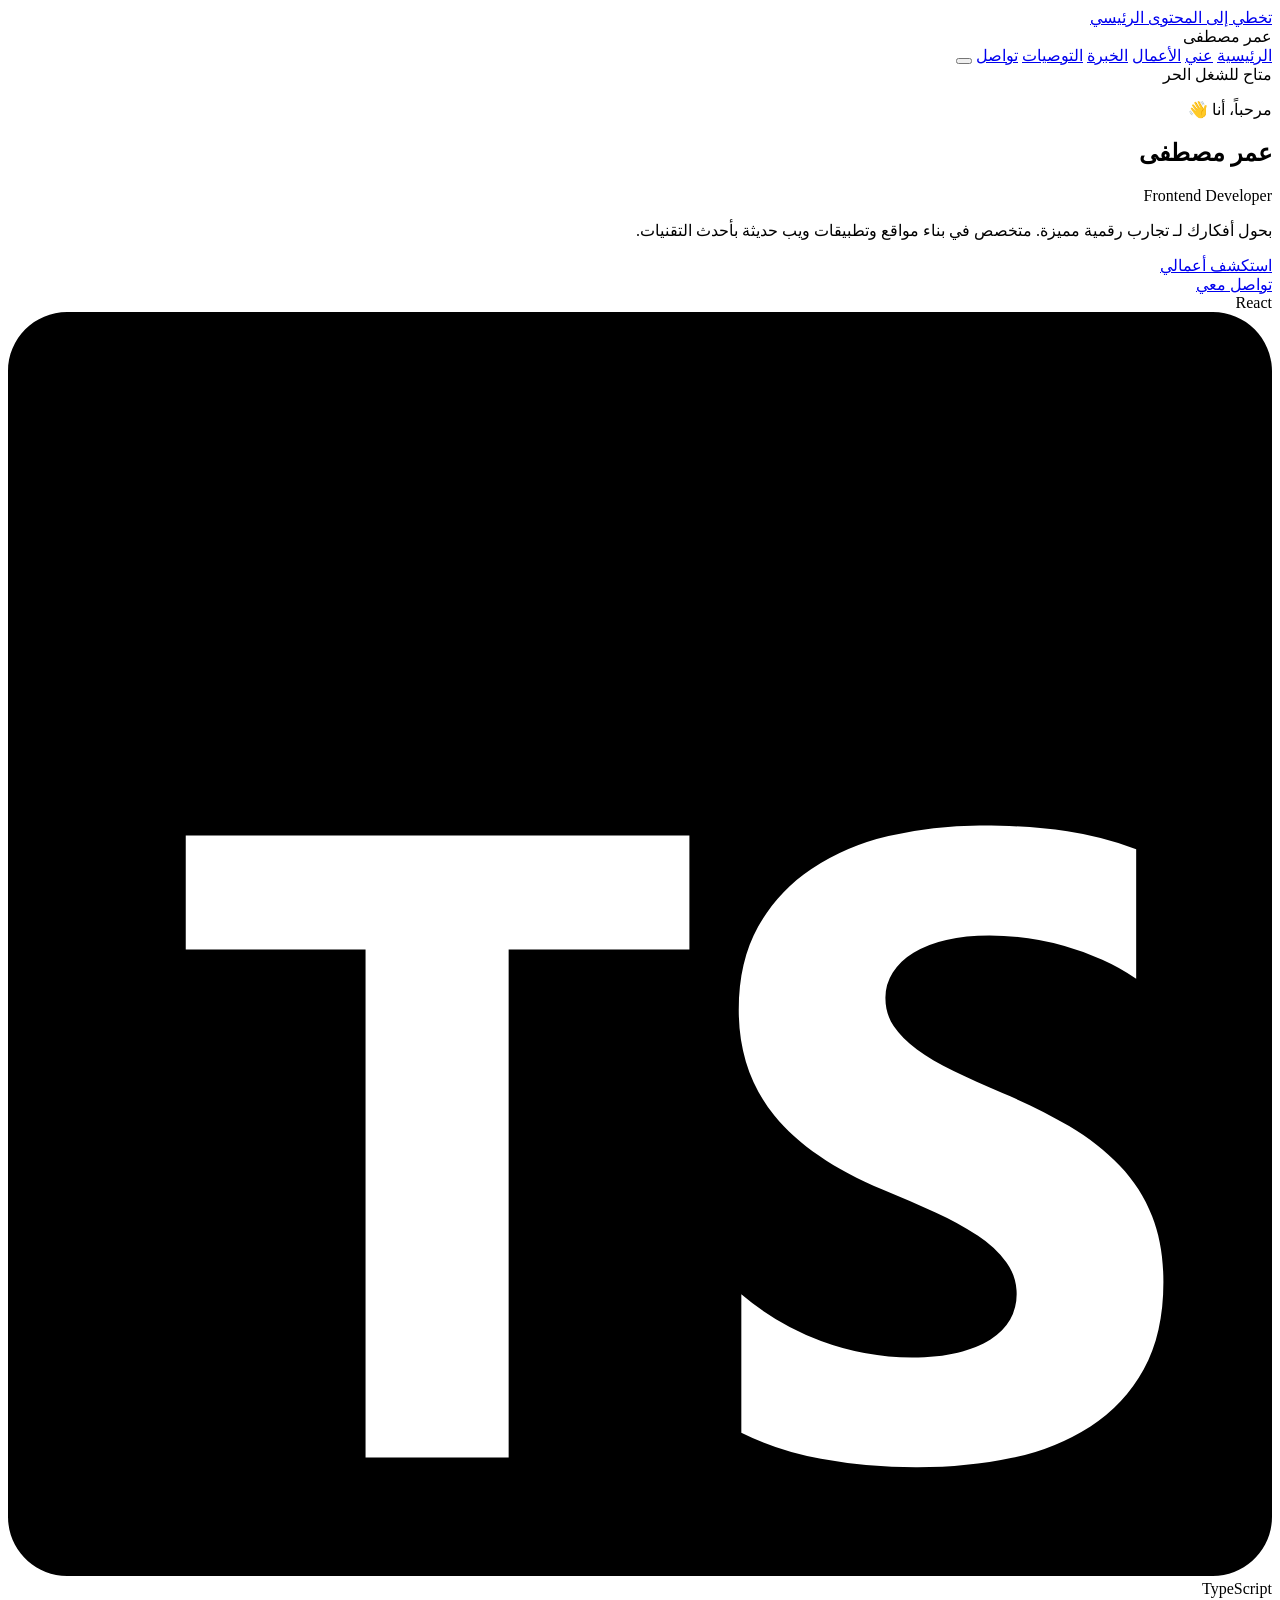
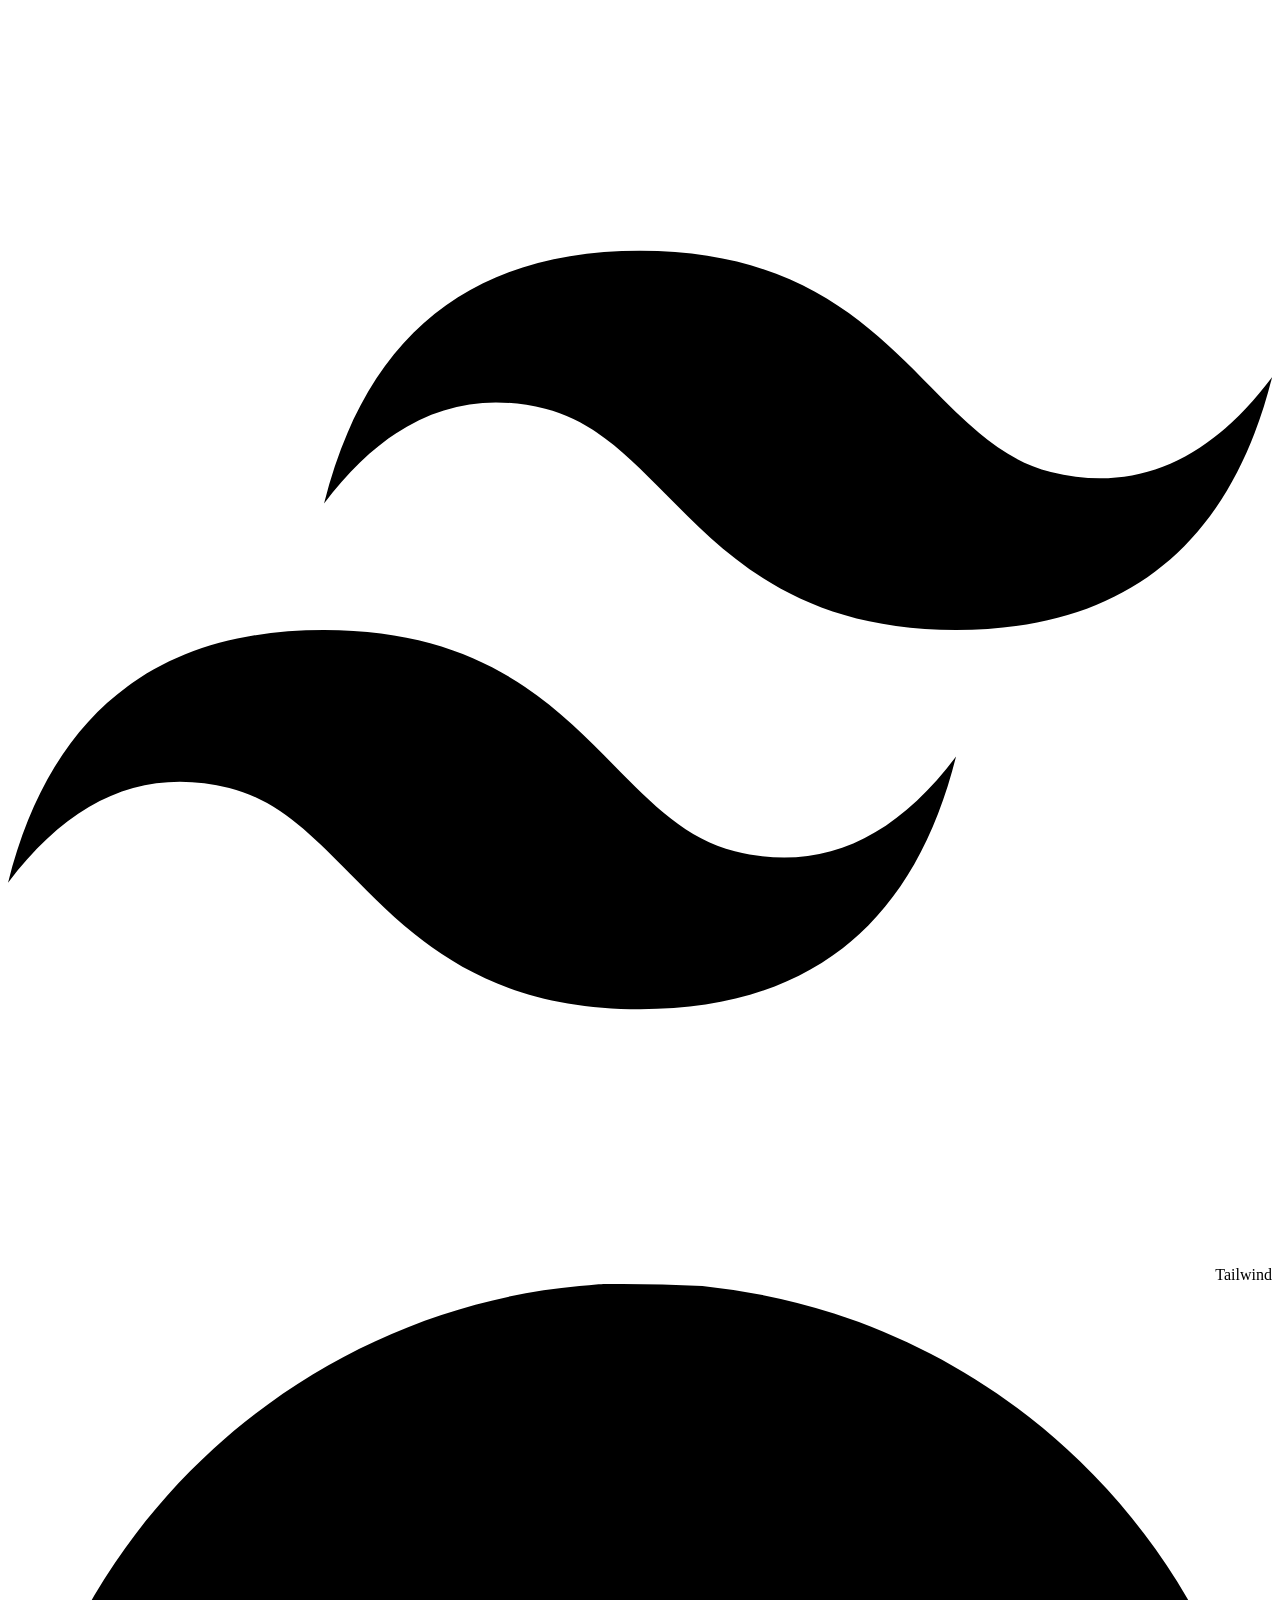
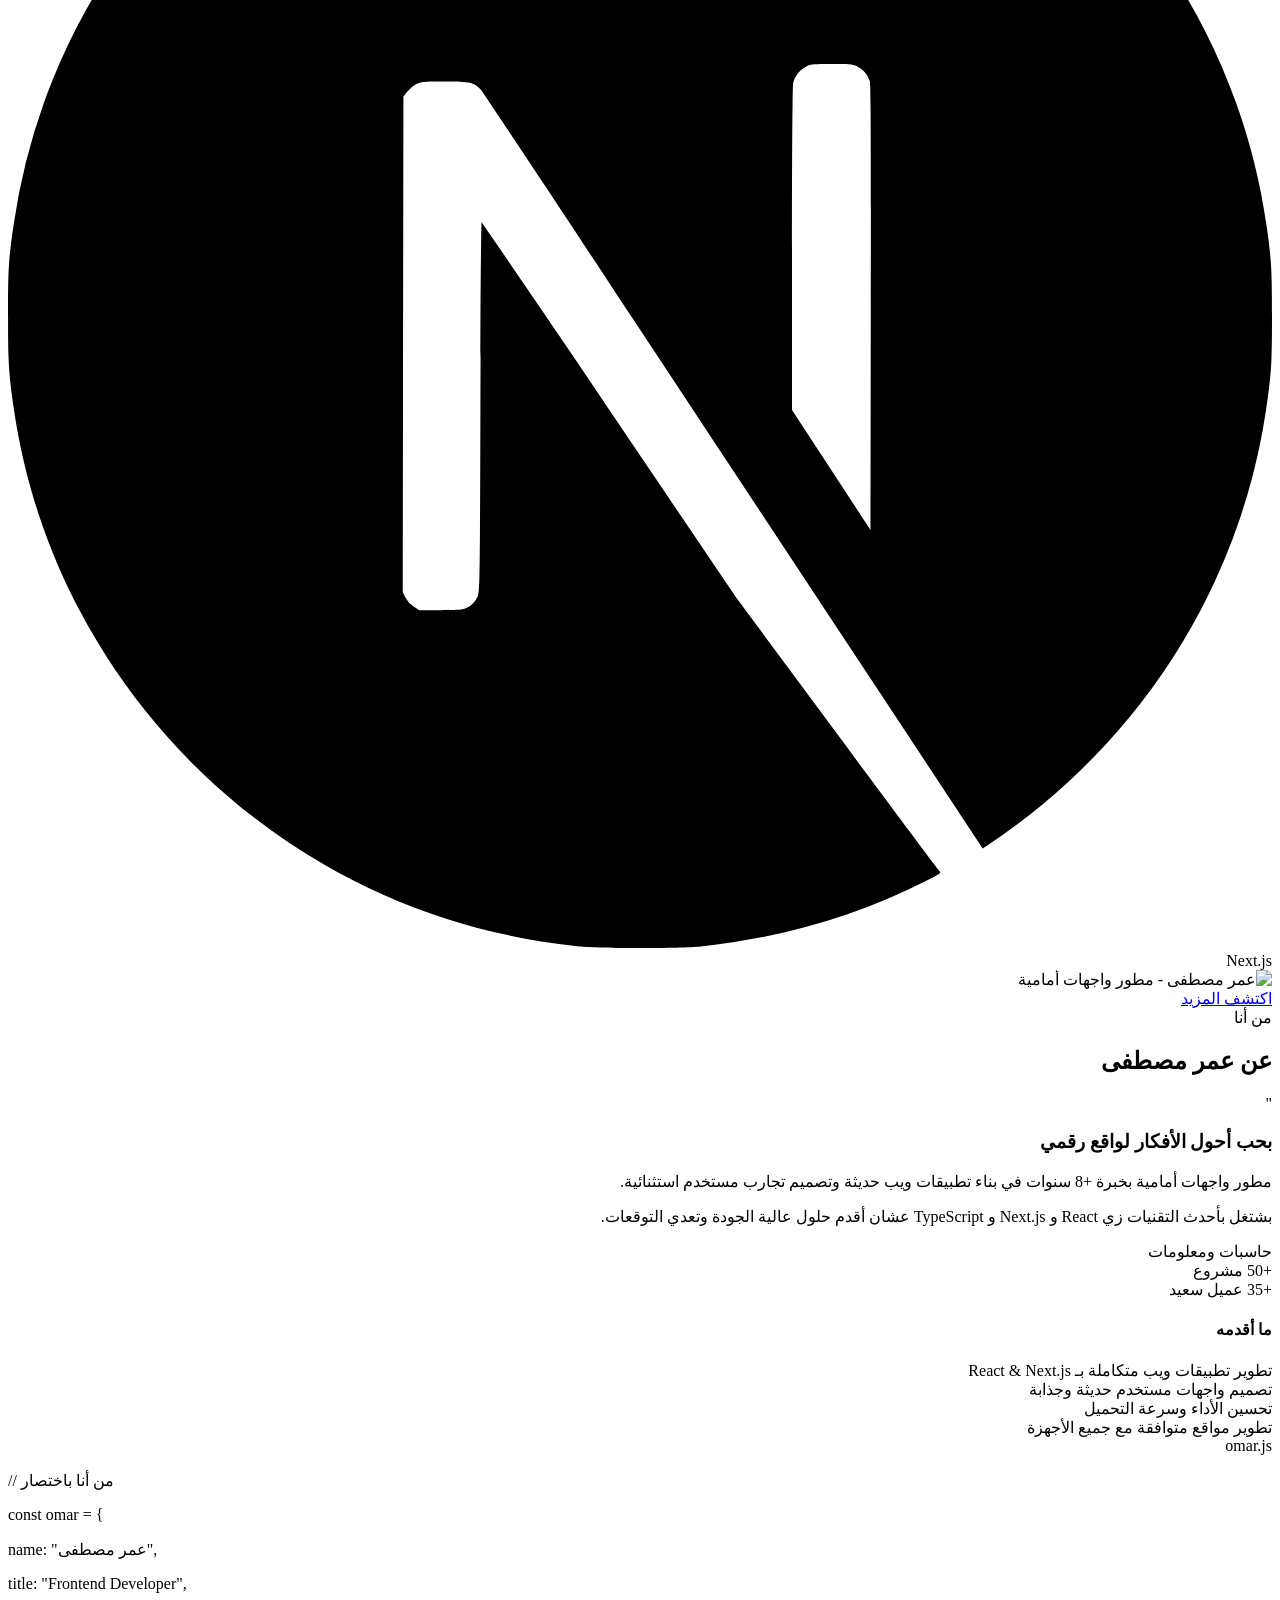
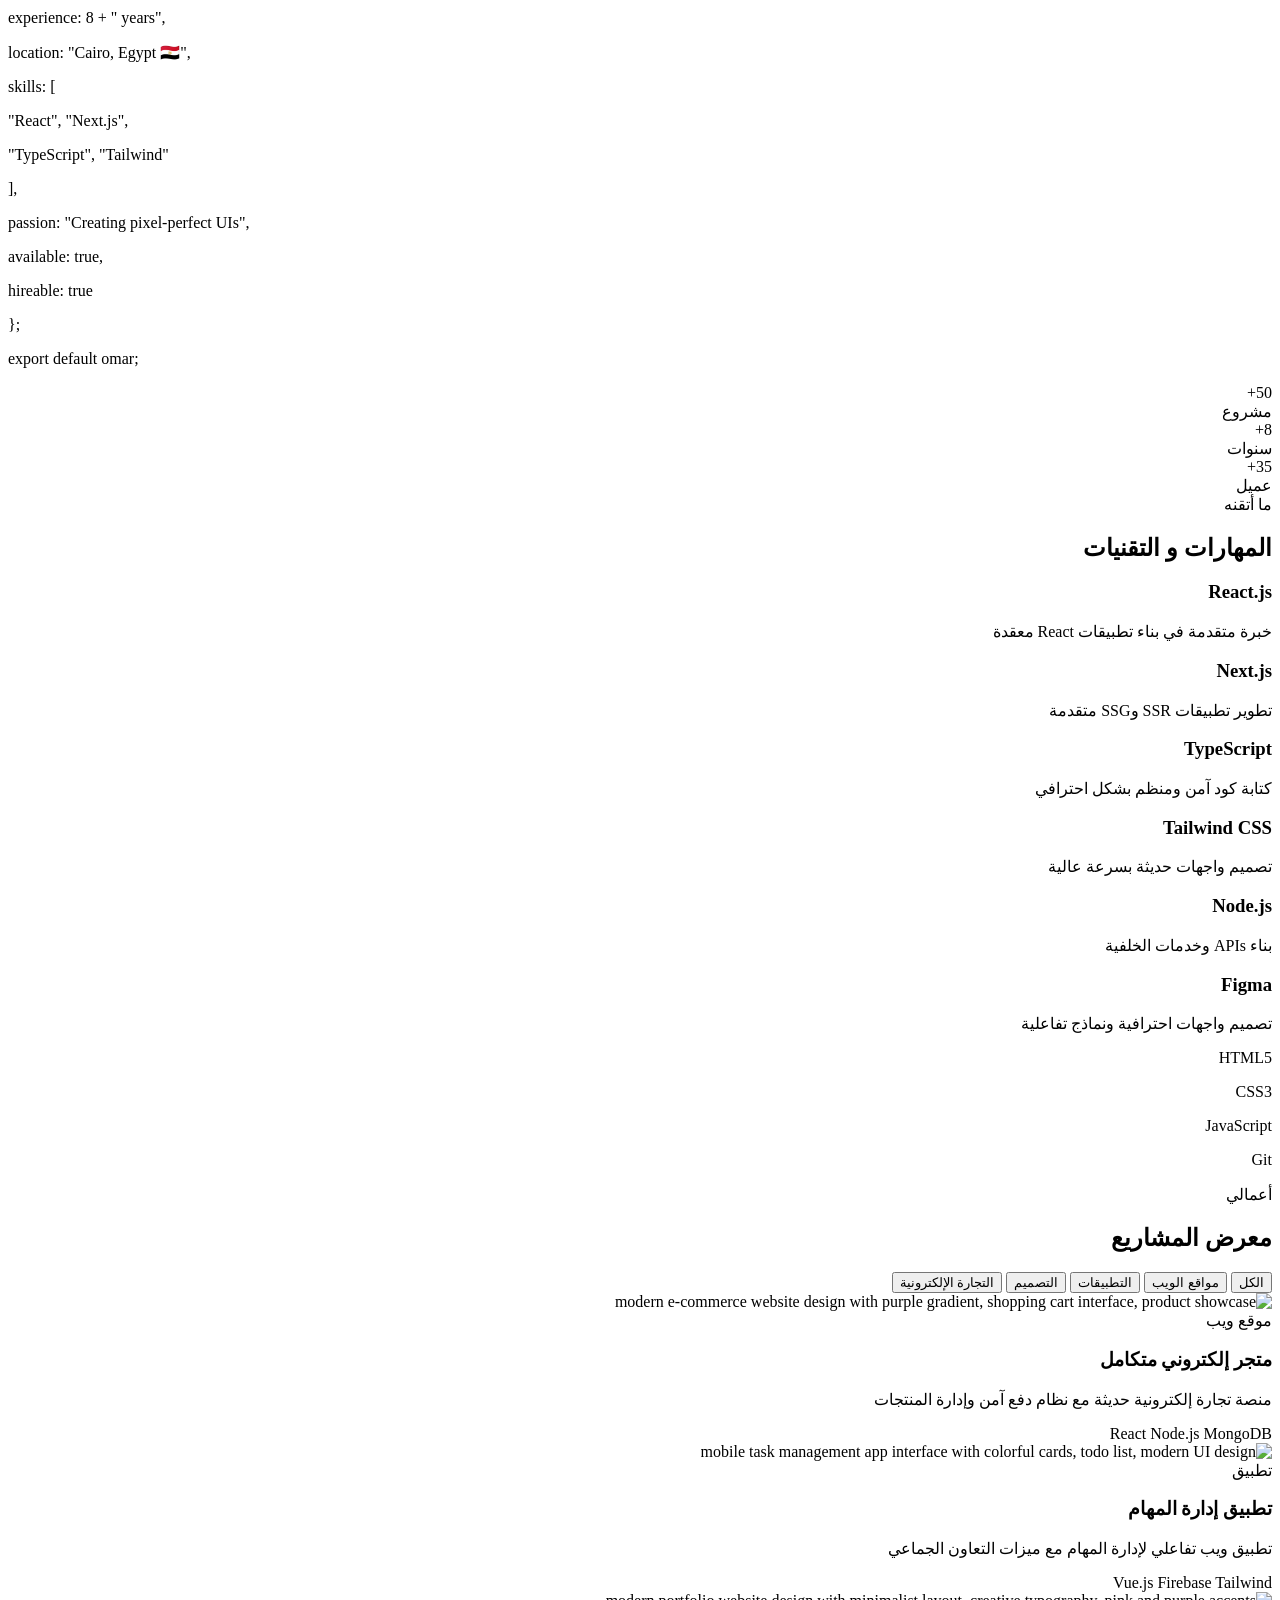
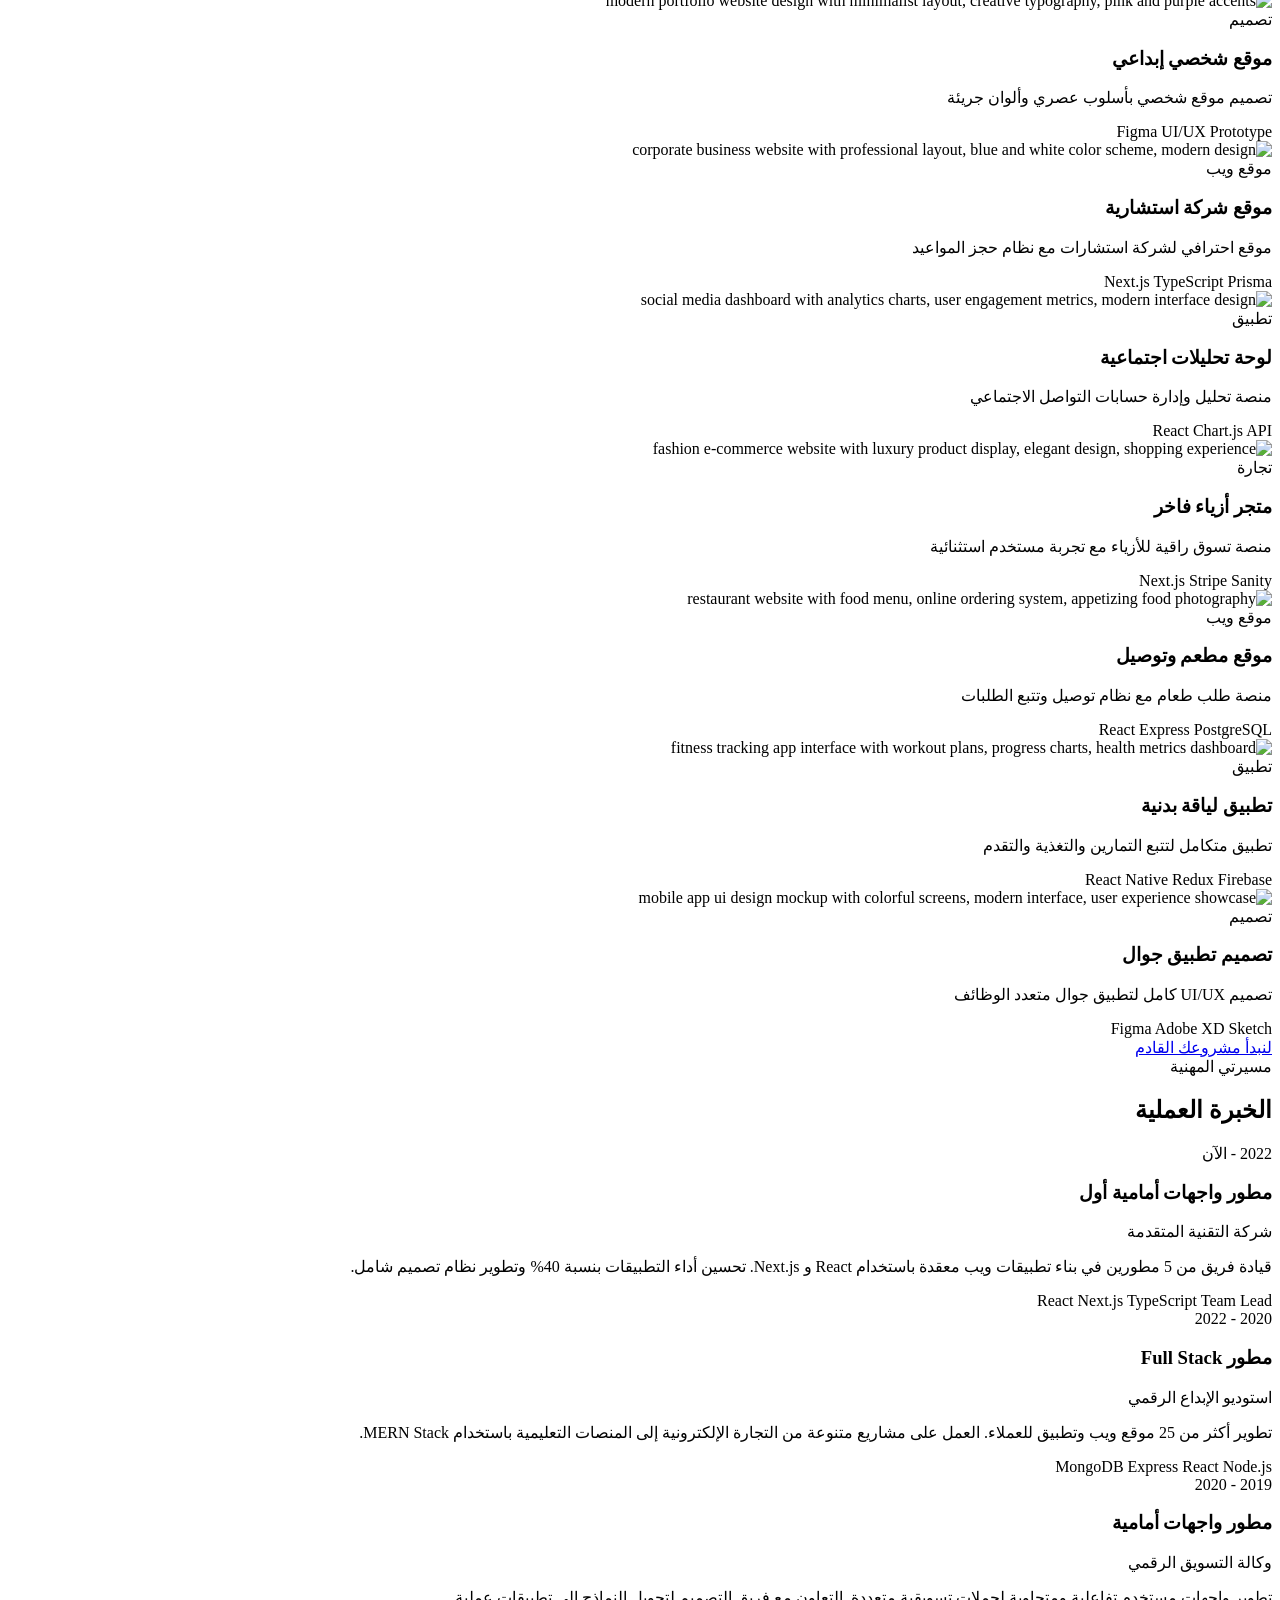
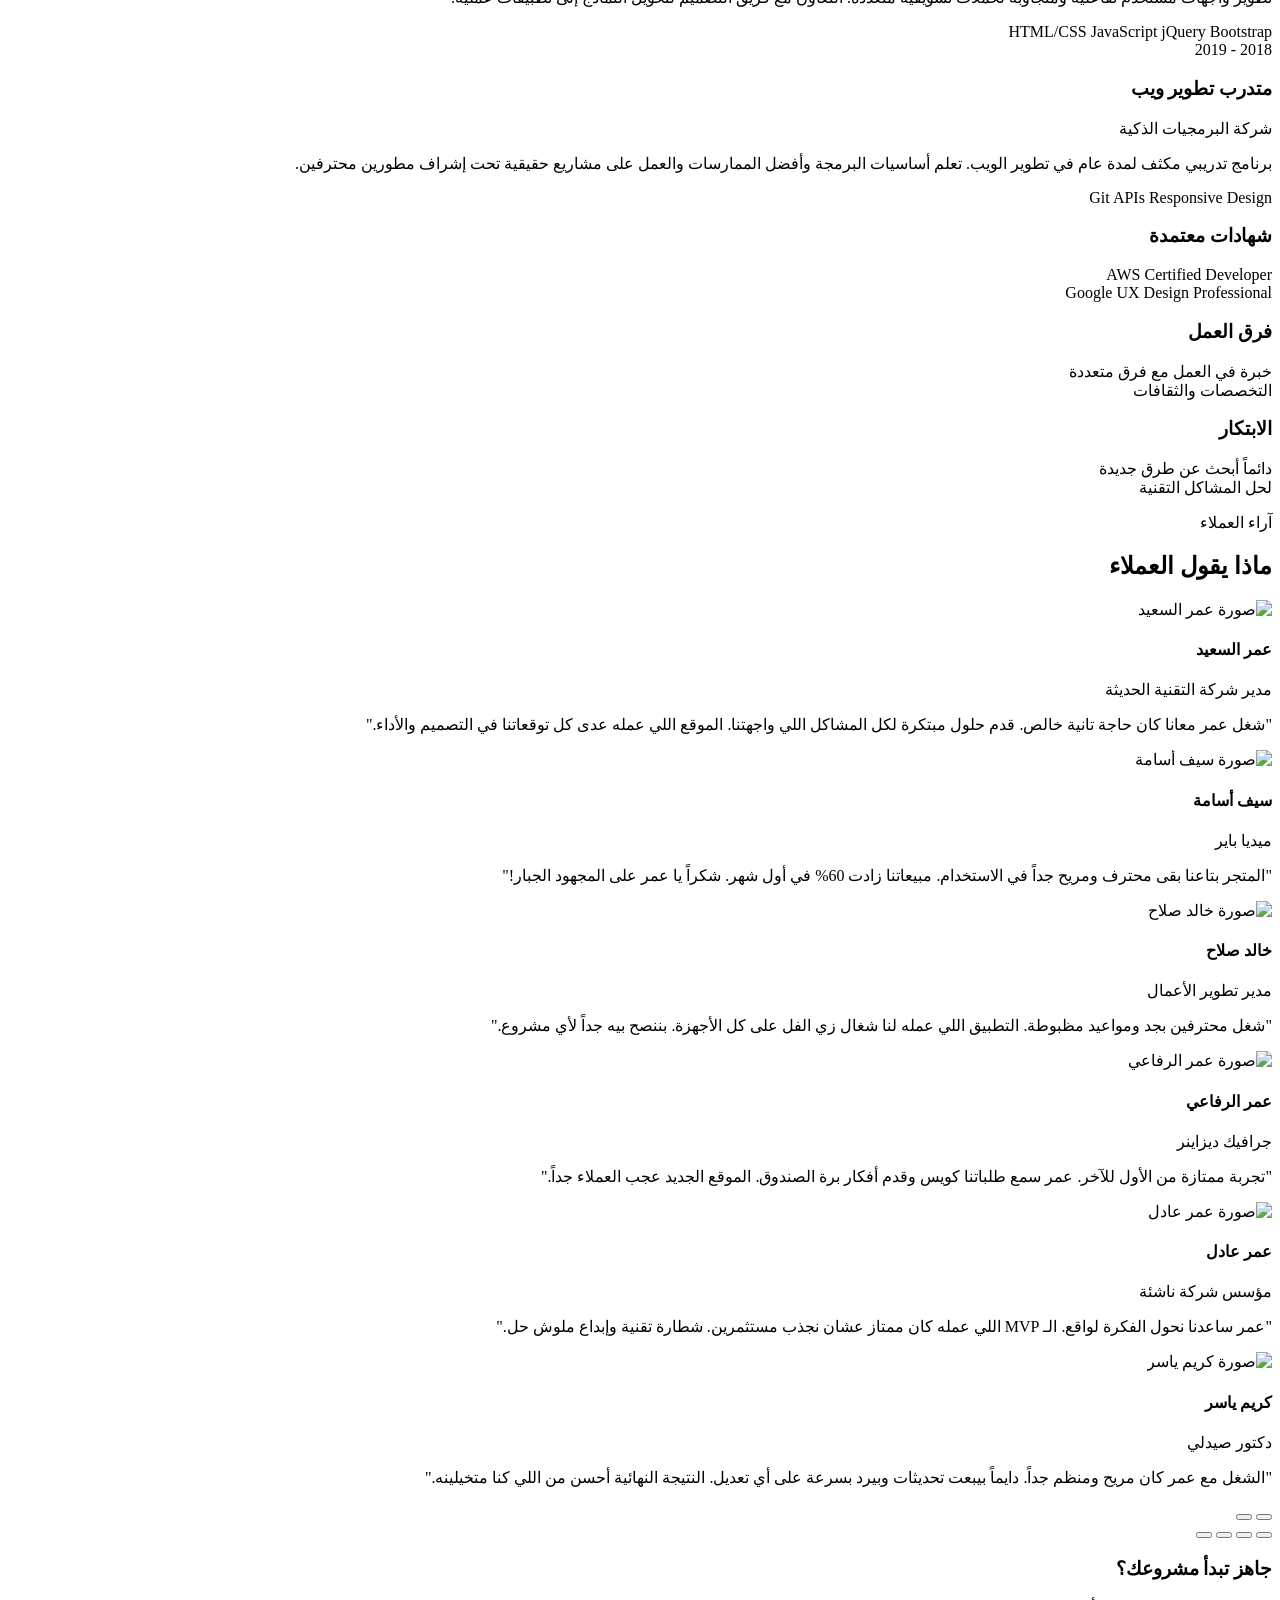
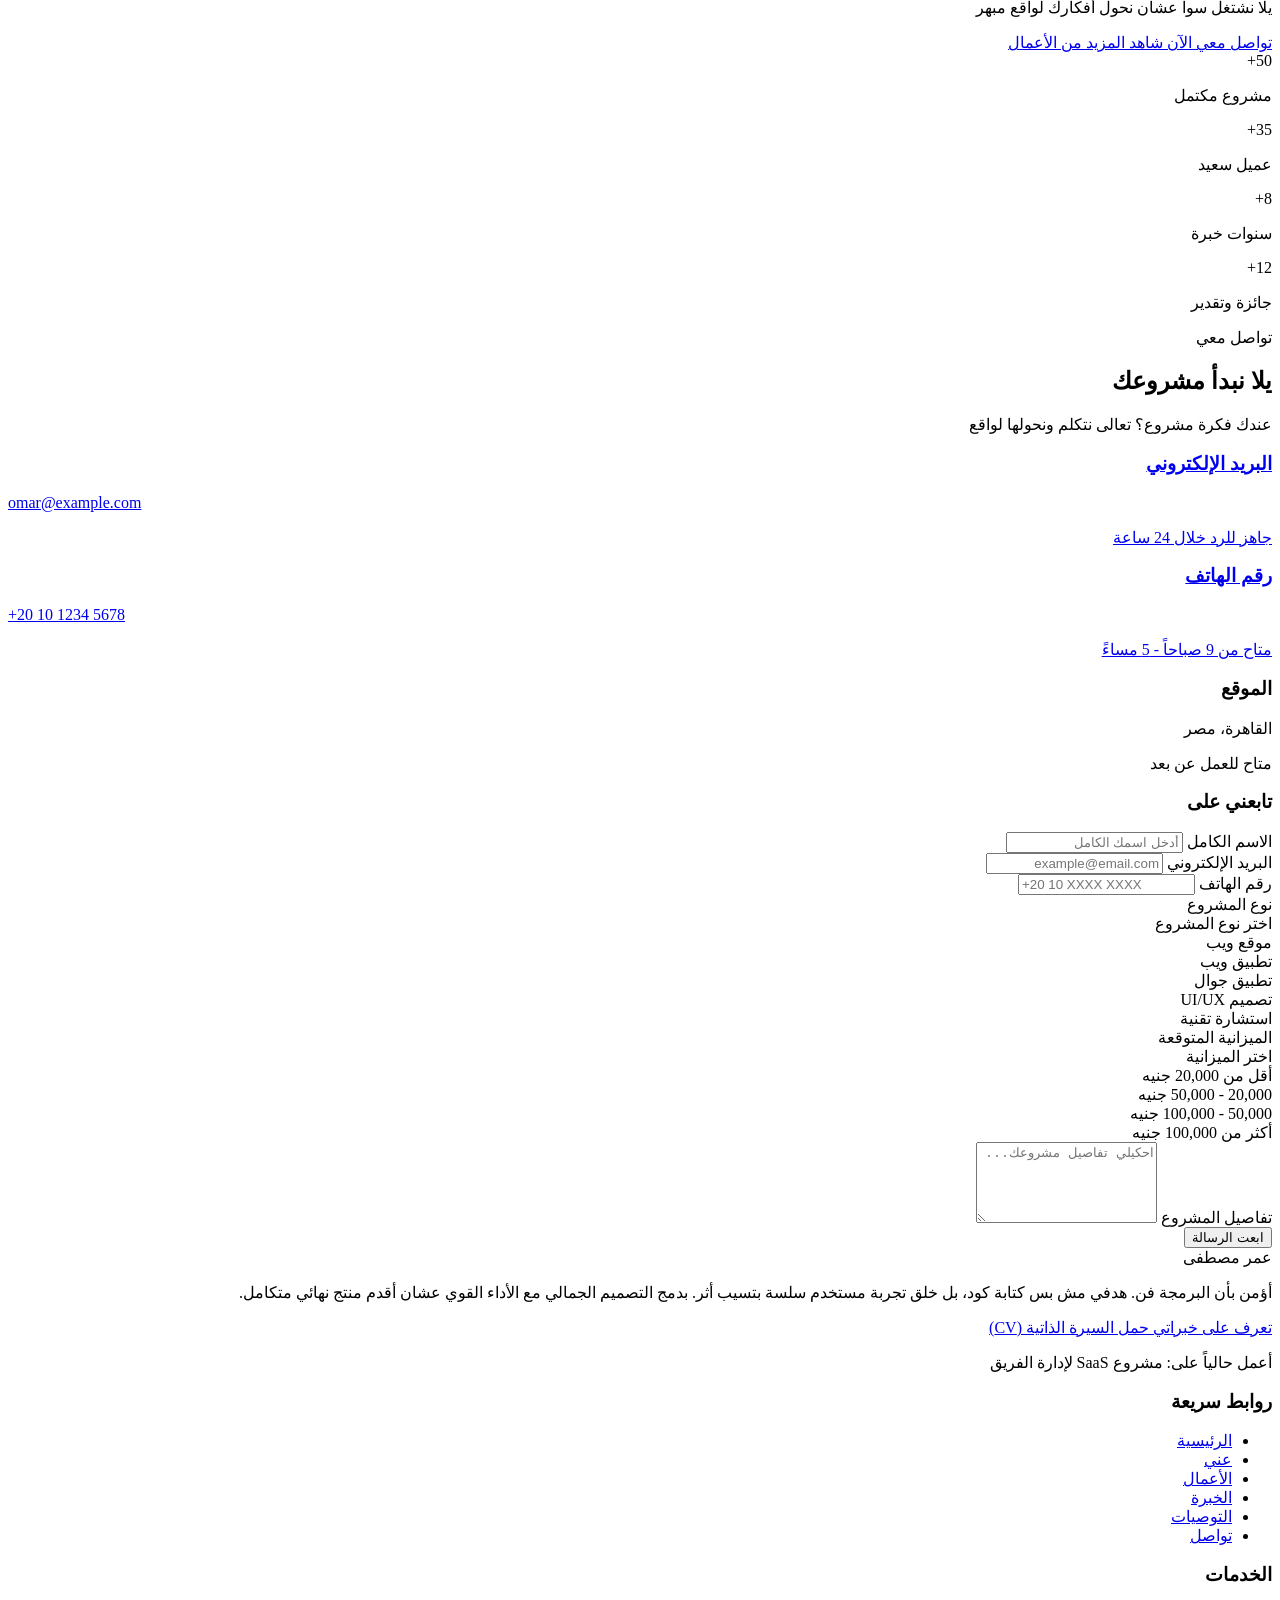
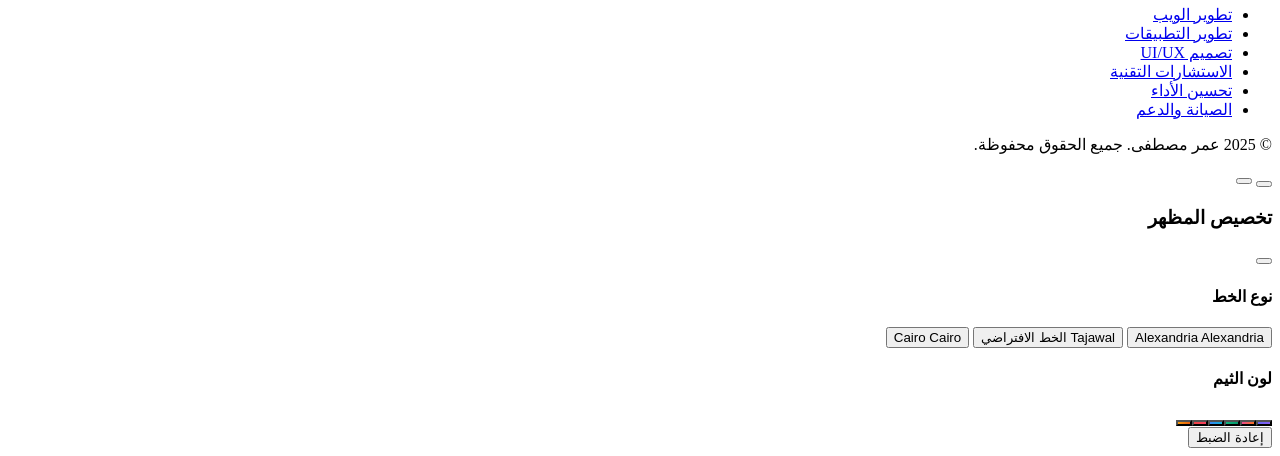
==== Omar-Mustafa-Portifolio/index.html @ 5d8a0dea "Rename project folder to Omar-Mustafa-Portifolio" ====
<!DOCTYPE html>
<html dir="rtl" lang="ar" class="dark">
  <head>
    <!-- Essential Meta Tags (must be first) -->
    <meta charset="UTF-8" />
    <meta name="viewport" content="width=device-width, initial-scale=1.0" />
    <title>عمر مصطفى | مطور واجهات أمامية</title>

    <!-- SEO Meta Tags -->
    <meta
      name="description"
      content="مطور واجهات أمامية متخصص في React و Next.js و TypeScript. أبني تجارب رقمية استثنائية مع التركيز على الأداء وتجربة المستخدم."
    />
    <meta
      name="keywords"
      content="مطور ويب, React, Next.js, TypeScript, تصميم واجهات, مطور أمامي"
    />
    <meta name="author" content="عمر مصطفى" />
    <meta name="theme-color" content="#6366f1" />

    <!-- Open Graph / Social Media -->
    <meta property="og:type" content="website" />
    <meta property="og:url" content="https://omarhasan.dev/" />
    <meta property="og:title" content="عمر مصطفى | مطور واجهات أمامية" />
    <meta
      property="og:description"
      content="مطور واجهات أمامية متخصص في React و Next.js و TypeScript. أبني تجارب رقمية استثنائية."
    />
    <meta property="og:image" content="https://omarhasan.dev/og-image.png" />
    <meta property="og:locale" content="ar_SA" />

    <!-- Twitter Card -->
    <meta name="twitter:card" content="summary_large_image" />
    <meta name="twitter:url" content="https://omarhasan.dev/" />
    <meta name="twitter:title" content="عمر مصطفى | مطور واجهات أمامية" />
    <meta
      name="twitter:description"
      content="مطور واجهات أمامية متخصص في React و Next.js و TypeScript."
    />
    <meta name="twitter:image" content="https://omarhasan.dev/og-image.png" />

    <!-- Resource Hints (preconnect includes dns-prefetch) -->
    <link rel="preconnect" href="https://fonts.googleapis.com" />
    <link rel="preconnect" href="https://fonts.gstatic.com" crossorigin />
    <link rel="preconnect" href="https://cdnjs.cloudflare.com" crossorigin />

    <!-- Preload Critical Fonts -->
    <link
      rel="preload"
      href="https://cdnjs.cloudflare.com/ajax/libs/font-awesome/7.0.1/webfonts/fa-solid-900.woff2"
      as="font"
      type="font/woff2"
      crossorigin
    />
    <link
      rel="preload"
      href="https://cdnjs.cloudflare.com/ajax/libs/font-awesome/7.0.1/webfonts/fa-brands-400.woff2"
      as="font"
      type="font/woff2"
      crossorigin
    />

    <!-- Font Awesome CSS - Non-render-blocking -->
    <link
      rel="preload"
      href="https://cdnjs.cloudflare.com/ajax/libs/font-awesome/7.0.1/css/all.min.css"
      as="style"
      onload="this.onload=null;this.rel='stylesheet'"
      crossorigin="anonymous"
    />
    <noscript>
      <link
        rel="stylesheet"
        href="https://cdnjs.cloudflare.com/ajax/libs/font-awesome/7.0.1/css/all.min.css"
        crossorigin="anonymous"
      />
    </noscript>

    <!-- Google Fonts - Non-render-blocking -->
    <link
      rel="preload"
      href="https://fonts.googleapis.com/css2?family=Alexandria:wght@100..900&family=Cairo:wght@200..1000&family=Tajawal:wght@200;300;400;500;700;800;900&display=swap"
      as="style"
      onload="this.onload=null;this.rel='stylesheet'"
    />
    <noscript>
      <link
        href="https://fonts.googleapis.com/css2?family=Alexandria:wght@100..900&family=Cairo:wght@200..1000&family=Tajawal:wght@200;300;400;500;700;800;900&display=swap"
        rel="stylesheet"
      />
    </noscript>

    
    <!-- Favicon -->
    <link rel="icon" type="image/png" href="./assets/imgs/favicon.png" />
    <!-- Main Stylesheet -->
    <link rel="stylesheet" crossorigin href="/assets/css/style.css" />
  </head>
  <body
    class="font-tajawal bg-gradient-to-br from-slate-100 via-slate-50 to-slate-100 dark:from-slate-950 dark:via-slate-900 dark:to-slate-950 text-slate-900 dark:text-white transition-colors duration-300"
  >
    <!-- Skip to Content Link for Accessibility -->
    <a
      href="#main-content"
      class="skip-link sr-only focus:not-sr-only focus:absolute focus:top-4 focus:right-4 focus:z-[100] focus:bg-primary focus:text-white focus:px-4 focus:py-2 focus:rounded-lg"
    >
      تخطي إلى المحتوى الرئيسي
    </a>

    <nav
      id="header"
      role="navigation"
      aria-label="التنقل الرئيسي"
      class="fixed top-0 left-0 right-0 bg-white/95 dark:bg-slate-950/95 backdrop-blur-md z-50 border-b border-slate-200 dark:border-slate-800 shadow-sm dark:shadow-none"
    >
      <div
        class="container mx-auto px-4 md:px-8 py-5 flex justify-between items-center"
      >
        <div class="flex items-center gap-3">
          <div
            class="w-12 h-12 bg-linear-to-br from-primary to-secondary rounded-lg flex items-center justify-center"
            aria-hidden="true"
          >
            <i class="fa-solid fa-code text-white text-xl"></i>
          </div>
          <div
            class="text-2xl font-bold bg-linear-to-r from-primary to-secondary bg-clip-text text-transparent"
          >
            عمر مصطفى
          </div>
        </div>
        <div class="nav-links flex gap-8 items-center" role="menubar">
          <a
            class="text-slate-600 dark:text-slate-300 hover:text-primary transition-colors duration-300 text-lg"
            href="#hero-section"
            role="menuitem"
            >الرئيسية</a
          >
          <a
            class="text-slate-600 dark:text-slate-300 hover:text-primary transition-colors duration-300 text-lg"
            href="#about"
            role="menuitem"
            >عني</a
          >
          <a
            class="text-slate-600 dark:text-slate-300 hover:text-primary transition-colors duration-300 text-lg"
            href="#portfolio"
            role="menuitem"
            >الأعمال</a
          >
          <a
            class="text-slate-600 dark:text-slate-300 hover:text-primary transition-colors duration-300 text-lg"
            href="#experience"
            role="menuitem"
            >الخبرة</a
          >
          <a
            class="text-slate-600 dark:text-slate-300 hover:text-primary transition-colors duration-300 text-lg"
            href="#testimonials"
            role="menuitem"
            >التوصيات</a
          >
          <a
            class="text-slate-600 dark:text-slate-300 hover:text-primary transition-colors duration-300 text-lg"
            href="#contact"
            role="menuitem"
            >تواصل</a
          >
          <!-- Theme Toggle Button -->
          <button
            id="theme-toggle-button"
            class="relative w-16 h-8 bg-slate-200 dark:bg-slate-700 rounded-full transition-all duration-300 hover:ring-2 hover:ring-primary/50 focus:outline-none focus-visible:ring-2 focus-visible:ring-primary"
            aria-label="تبديل الوضع الداكن"
            aria-pressed="false"
            type="button"
          >
            <!-- Toggle Circle with Icon -->
            <span
              class="theme-toggle-circle absolute top-1 left-1 w-6 h-6 bg-white dark:bg-slate-800 rounded-full shadow-md flex items-center justify-center transition-transform duration-300 dark:translate-x-8"
            >
              <!-- Sun Icon (visible in light mode) -->
              <i
                class="fa-solid fa-sun text-amber-500 text-sm transition-all duration-300 dark:opacity-0 dark:rotate-90 dark:scale-0"
                aria-hidden="true"
              ></i>
              <!-- Moon Icon (visible in dark mode) -->
              <i
                class="fa-solid fa-moon text-indigo-400 text-sm absolute transition-all duration-300 opacity-0 -rotate-90 scale-0 dark:opacity-100 dark:rotate-0 dark:scale-100"
                aria-hidden="true"
              ></i>
            </span>
          </button>
        </div>
      </div>
    </nav>

    <main id="main-content">
      <!-- ============================================
         HERO SECTION - Modern Split Layout Design
         ============================================ -->
      <section
        id="hero-section"
        class="relative min-h-screen flex items-center overflow-hidden pt-24 pb-16"
        aria-labelledby="hero-title"
      >
        <!-- Background Elements -->
        <div class="absolute inset-0 z-0">
          <!-- Gradient Mesh Background -->
          <div
            class="absolute inset-0 bg-gradient-to-br from-slate-50 via-slate-100 to-slate-50 dark:from-slate-950 dark:via-slate-900 dark:to-slate-950"
          ></div>
          <!-- Grid Pattern Overlay -->
          <div
            class="absolute inset-0 opacity-[0.03] dark:opacity-[0.05]"
            style="
              background-image: radial-gradient(
                circle,
                currentColor 1px,
                transparent 1px
              );
              background-size: 40px 40px;
            "
          ></div>
        </div>

        <!-- Main Content -->
        <div class="container mx-auto pt-40 lg:pt-0 px-4 md:px-8 z-10">
          <div
            class="grid grid-cols-1 lg:grid-cols-2 gap-36 lg:gap-16 items-center"
          >
            <!-- Right Side - Text Content (RTL so it's first in DOM) -->
            <div class="order-2 lg:order-1 text-center lg:text-right">
              <!-- Status Badge -->
              <div
                class="inline-flex items-center gap-3 bg-gradient-to-l from-emerald-500/10 to-emerald-500/5 dark:from-emerald-500/20 dark:to-emerald-500/10 backdrop-blur-sm border border-emerald-500/30 rounded-full px-5 py-2.5 mb-8"
              >
                <span class="relative flex h-2.5 w-2.5">
                  <span
                    class="animate-ping absolute inline-flex h-full w-full rounded-full bg-emerald-400 opacity-75"
                  ></span>
                  <span
                    class="relative inline-flex rounded-full h-2.5 w-2.5 bg-emerald-500"
                  ></span>
                </span>
                <span
                  class="text-sm font-semibold text-emerald-600 dark:text-emerald-400"
                  >متاح للشغل الحر</span
                >
              </div>

              <!-- Main Heading -->
              <div class="mb-8">
                <p
                  class="text-xl md:text-2xl text-slate-500 dark:text-slate-400 mb-3 font-medium"
                >
                  مرحباً، أنا 👋
                </p>
                <h1
                  id="hero-title"
                  class="text-4xl md:text-6xl lg:text-7xl font-black leading-tight"
                >
                  <span class="relative inline-block">
                    <span
                      class="bg-gradient-to-l pb-8 from-primary via-secondary to-accent bg-clip-text text-transparent bg-[length:200%_auto] animate-gradient"
                    >
                      عمر مصطفى
                    </span>
                  </span>
                </h1>
              </div>

              <!-- Role Badge -->
              <div
                class="inline-flex items-center gap-3 bg-white dark:bg-slate-800 border border-slate-200 dark:border-slate-700 px-5 py-2.5 rounded-full mb-8"
              >
                <div
                  class="w-8 h-8 bg-gradient-to-br from-primary to-secondary rounded-full flex items-center justify-center"
                >
                  <i class="fa-solid fa-code text-white text-sm"></i>
                </div>
                <span class="font-bold text-slate-800 dark:text-white"
                  >Frontend Developer</span
                >
              </div>

              <!-- Description -->
              <p
                class="text-lg md:text-xl text-slate-600 dark:text-slate-400 mb-10 max-w-xl mx-auto lg:mx-0 lg:mr-0 leading-relaxed"
              >
                بحول أفكارك لـ
                <span class="text-primary font-semibold">تجارب رقمية مميزة</span
                >. متخصص في بناء مواقع وتطبيقات ويب حديثة بأحدث التقنيات.
              </p>

              <!-- CTA Buttons -->
              <div
                class="flex flex-wrap justify-center lg:justify-end gap-4 mb-10"
              >
                <a
                  href="#portfolio"
                  class="group relative inline-flex items-center gap-3 bg-gradient-to-l from-primary to-secondary px-8 py-4 rounded-2xl text-lg font-bold text-white overflow-hidden transition-all duration-300 hover:-translate-y-1"
                >
                  <span class="relative z-10">استكشف أعمالي</span>
                  <i
                    class="fa-solid fa-arrow-left relative z-10 transition-transform duration-300 group-hover:-translate-x-2"
                  ></i>
                  <div
                    class="absolute inset-0 bg-gradient-to-l from-secondary to-accent opacity-0 group-hover:opacity-100 transition-opacity duration-300"
                  ></div>
                </a>
                <a
                  href="#contact"
                  class="group inline-flex items-center gap-3 bg-white dark:bg-slate-800 border-2 border-slate-200 dark:border-slate-700 text-slate-800 dark:text-white px-8 py-4 rounded-2xl text-lg font-bold transition-all duration-300 hover:border-primary hover:text-primary hover:-translate-y-1 hover:shadow-lg"
                >
                  <span>تواصل معي</span>
                  <i
                    class="fa-solid fa-paper-plane transition-transform duration-300 group-hover:-translate-y-1 group-hover:translate-x-1"
                  ></i>
                </a>
              </div>

              <!-- Tech Stack -->
              <div class="flex flex-wrap justify-center lg:justify-end gap-2">
                <div
                  class="flex items-center gap-2 px-4 py-2.5 bg-white dark:bg-slate-800 rounded-xl border border-slate-200 dark:border-slate-700 shadow-sm hover:shadow-md hover:border-[#61DAFB] transition-all duration-300 group"
                >
                  <i
                    class="fa-brands fa-react text-xl text-[#61DAFB] group-hover:rotate-180 transition-transform duration-500"
                  ></i>
                  <span
                    class="text-sm font-semibold text-slate-700 dark:text-slate-300"
                    >React</span
                  >
                </div>
                <div
                  class="flex items-center gap-2 px-4 py-2.5 bg-white dark:bg-slate-800 rounded-xl border border-slate-200 dark:border-slate-700 shadow-sm hover:shadow-md hover:border-[#3178C6] transition-all duration-300 group"
                >
                  <svg
                    class="w-5 h-5 text-[#3178C6]"
                    viewBox="0 0 24 24"
                    fill="currentColor"
                  >
                    <path
                      d="M1.125 0C.502 0 0 .502 0 1.125v21.75C0 23.498.502 24 1.125 24h21.75c.623 0 1.125-.502 1.125-1.125V1.125C24 .502 23.498 0 22.875 0zm17.363 9.75c.612 0 1.154.037 1.627.111a6.38 6.38 0 0 1 1.306.34v2.458a3.95 3.95 0 0 0-.643-.361 5.093 5.093 0 0 0-.717-.26 5.453 5.453 0 0 0-1.426-.2c-.3 0-.573.028-.819.086a2.1 2.1 0 0 0-.623.242c-.17.104-.3.229-.393.374a.888.888 0 0 0-.14.49c0 .196.053.373.156.529.104.156.252.304.443.444s.423.276.696.41c.273.135.582.274.926.416.47.197.892.407 1.266.628.374.222.695.473.963.753.268.279.472.598.614.957.142.359.214.776.214 1.253 0 .657-.125 1.21-.373 1.656a3.033 3.033 0 0 1-1.012 1.085 4.38 4.38 0 0 1-1.487.596c-.566.12-1.163.18-1.79.18a9.916 9.916 0 0 1-1.84-.164 5.544 5.544 0 0 1-1.512-.493v-2.63a5.033 5.033 0 0 0 3.237 1.2c.333 0 .624-.03.872-.09.249-.06.456-.144.623-.25.166-.108.29-.234.373-.38a1.023 1.023 0 0 0-.074-1.089 2.12 2.12 0 0 0-.537-.5 5.597 5.597 0 0 0-.807-.444 27.72 27.72 0 0 0-1.007-.436c-.918-.383-1.602-.852-2.053-1.405-.45-.553-.676-1.222-.676-2.005 0-.614.123-1.141.369-1.582.246-.441.58-.804 1.004-1.089a4.494 4.494 0 0 1 1.47-.629 7.536 7.536 0 0 1 1.77-.201zm-15.113.188h9.563v2.166H9.506v9.646H6.789v-9.646H3.375z"
                    />
                  </svg>
                  <span
                    class="text-sm font-semibold text-slate-700 dark:text-slate-300"
                    >TypeScript</span
                  >
                </div>
                <div
                  class="flex items-center gap-2 px-4 py-2.5 bg-white dark:bg-slate-800 rounded-xl border border-slate-200 dark:border-slate-700 shadow-sm hover:shadow-md hover:border-[#38BDF8] transition-all duration-300 group"
                >
                  <svg
                    class="w-5 h-5 text-[#38BDF8]"
                    viewBox="0 0 24 24"
                    fill="currentColor"
                  >
                    <path
                      d="M12.001,4.8c-3.2,0-5.2,1.6-6,4.8c1.2-1.6,2.6-2.2,4.2-1.8c0.913,0.228,1.565,0.89,2.288,1.624 C13.666,10.618,15.027,12,18.001,12c3.2,0,5.2-1.6,6-4.8c-1.2,1.6-2.6,2.2-4.2,1.8c-0.913-0.228-1.565-0.89-2.288-1.624 C16.337,6.182,14.976,4.8,12.001,4.8z M6.001,12c-3.2,0-5.2,1.6-6,4.8c1.2-1.6,2.6-2.2,4.2-1.8c0.913,0.228,1.565,0.89,2.288,1.624 c1.177,1.194,2.538,2.576,5.512,2.576c3.2,0,5.2-1.6,6-4.8c-1.2,1.6-2.6,2.2-4.2,1.8c-0.913-0.228-1.565-0.89-2.288-1.624 C10.337,13.382,8.976,12,6.001,12z"
                    />
                  </svg>
                  <span
                    class="text-sm font-semibold text-slate-700 dark:text-slate-300"
                    >Tailwind</span
                  >
                </div>
                <div
                  class="flex items-center gap-2 px-4 py-2.5 bg-white dark:bg-slate-800 rounded-xl border border-slate-200 dark:border-slate-700 shadow-sm hover:shadow-md hover:border-black dark:hover:border-white transition-all duration-300 group"
                >
                  <svg class="w-5 h-5" viewBox="0 0 24 24" fill="currentColor">
                    <path
                      d="M11.572 0c-.176 0-.31.001-.358.007a19.76 19.76 0 0 1-.364.033C7.443.346 4.25 2.185 2.228 5.012a11.875 11.875 0 0 0-2.119 5.243c-.096.659-.108.854-.108 1.747s.012 1.089.108 1.748c.652 4.506 3.86 8.292 8.209 9.695.779.25 1.6.422 2.534.525.363.04 1.935.04 2.299 0 1.611-.178 2.977-.577 4.323-1.264.207-.106.247-.134.219-.158-.02-.013-.9-1.193-1.955-2.62l-1.919-2.592-2.404-3.558a338.739 338.739 0 0 0-2.422-3.556c-.009-.002-.018 1.579-.023 3.51-.007 3.38-.01 3.515-.052 3.595a.426.426 0 0 1-.206.214c-.075.037-.14.044-.495.044H7.81l-.108-.068a.438.438 0 0 1-.157-.171l-.05-.106.006-4.703.007-4.705.072-.092a.645.645 0 0 1 .174-.143c.096-.047.134-.051.54-.051.478 0 .558.018.682.154.035.038 1.337 1.999 2.895 4.361a10760.433 10760.433 0 0 0 4.735 7.17l1.9 2.879.096-.063a12.317 12.317 0 0 0 2.466-2.163 11.944 11.944 0 0 0 2.824-6.134c.096-.66.108-.854.108-1.748 0-.893-.012-1.088-.108-1.747-.652-4.506-3.859-8.292-8.208-9.695a12.597 12.597 0 0 0-2.499-.523A33.119 33.119 0 0 0 11.572 0zm4.069 7.217c.347 0 .408.005.486.047a.473.473 0 0 1 .237.277c.018.06.023 1.365.018 4.304l-.006 4.218-.744-1.14-.746-1.14v-3.066c0-1.982.01-3.097.023-3.15a.478.478 0 0 1 .233-.296c.096-.05.13-.054.5-.054z"
                    />
                  </svg>
                  <span
                    class="text-sm font-semibold text-slate-700 dark:text-slate-300"
                    >Next.js</span
                  >
                </div>
              </div>
            </div>

            <!-- Left Side - Visual Element -->
            <div
              class="order-1 lg:order-2 relative flex justify-center lg:justify-start"
            >
              <!-- Decorative Ring -->
              <div class="absolute inset-0 flex items-center justify-center">
                <div
                  class="w-[350px] h-[350px] md:w-[450px] md:h-[450px] rounded-full border-2 border-dashed border-primary/30 animate-spin"
                  style="animation-duration: 30s"
                ></div>
              </div>
              <div class="absolute inset-0 flex items-center justify-center">
                <div
                  class="w-[280px] h-[280px] md:w-[380px] md:h-[380px] rounded-full border-2 border-secondary/20 animate-spin"
                  style="animation-duration: 20s; animation-direction: reverse"
                ></div>
              </div>

              <!-- Profile Image Container -->
              <div class="relative z-10">
                <!-- Gradient Border Ring -->
                <div
                  class="absolute -inset-3 bg-gradient-to-br from-primary via-secondary to-accent rounded-full opacity-75 blur-sm animate-pulse"
                ></div>
                <div
                  class="absolute -inset-2 bg-gradient-to-br from-primary via-secondary to-accent rounded-full"
                ></div>

                <!-- Profile Image -->
                <div
                  class="relative w-64 h-64 md:w-80 md:h-80 rounded-full overflow-hidden bg-slate-200 dark:bg-slate-800 border-4 border-white dark:border-slate-900"
                >
                  <img
                    class="w-full h-full object-cover"
                    fetchpriority="high"
                    decoding="async"
                    src="/assets/imgs/hero-section-img-Dsy3Av-w.webp"
                    alt="عمر مصطفى - مطور واجهات أمامية"
                  />
                </div>

                <!-- Floating Badges around image -->
                <div
                  class="absolute -top-4 -right-4 bg-white dark:bg-slate-800 rounded-2xl p-3 shadow-xl border border-slate-200 dark:border-slate-700 animate-bounce"
                  style="animation-duration: 3s"
                  aria-hidden="true"
                >
                  <i class="fa-brands fa-react text-3xl text-[#61DAFB]"></i>
                </div>
                <div
                  class="absolute top-1/4 -left-6 bg-white dark:bg-slate-800 rounded-2xl p-3 shadow-xl border border-slate-200 dark:border-slate-700 animate-bounce"
                  style="animation-duration: 2.5s; animation-delay: 0.5s"
                  aria-hidden="true"
                >
                  <i class="fa-brands fa-vuejs text-3xl text-[#4FC08D]"></i>
                </div>
                <div
                  class="absolute -bottom-4 -right-4 bg-white dark:bg-slate-800 rounded-2xl p-3 shadow-xl border border-slate-200 dark:border-slate-700 animate-bounce"
                  style="animation-duration: 3.5s; animation-delay: 1s"
                  aria-hidden="true"
                >
                  <i class="fa-brands fa-figma text-3xl text-[#F24E1E]"></i>
                </div>
                <div
                  class="absolute bottom-1/4 -left-6 bg-white dark:bg-slate-800 rounded-2xl p-3 shadow-xl border border-slate-200 dark:border-slate-700 animate-bounce"
                  style="animation-duration: 2s; animation-delay: 1.5s"
                  aria-hidden="true"
                >
                  <i class="fa-solid fa-code text-3xl text-primary"></i>
                </div>
              </div>
            </div>
          </div>

          <!-- Scroll Indicator -->
          <a
            href="#about"
            class="absolute bottom-4 left-1/2 -translate-x-1/2 hidden md:flex flex-col items-center gap-2 animate-bounce hover:text-primary transition-colors duration-300"
            aria-label="انتقل إلى قسم عني"
          >
            <span
              class="text-sm text-slate-500 dark:text-slate-400 hover:text-primary"
              >اكتشف المزيد</span
            >
            <div
              class="w-6 h-10 rounded-full border-2 border-slate-400 dark:border-slate-600 hover:border-primary flex justify-center pt-2 transition-colors duration-300"
            >
              <div
                class="w-1.5 h-3 bg-primary rounded-full animate-pulse"
              ></div>
            </div>
          </a>
        </div>
      </section>

      <section
        id="about"
        class="py-24 px-4 md:px-8 bg-white dark:bg-slate-900/50 relative overflow-hidden"
        aria-labelledby="about-title"
      >
        <!-- Background decorations -->
        <div
          class="absolute top-0 left-1/4 w-96 h-96 bg-primary rounded-full filter blur-3xl opacity-10"
        ></div>
        <div
          class="absolute bottom-0 right-1/4 w-80 h-80 bg-secondary rounded-full filter blur-3xl opacity-10"
        ></div>

        <div class="container mx-auto max-w-7xl relative z-10">
          <!-- Section Header -->
          <div class="text-center mb-16">
            <span class="text-primary text-lg font-medium mb-3 block"
              >من أنا</span
            >
            <h2 class="text-5xl font-black mb-4">
              عن
              <span
                class="bg-gradient-to-l from-primary to-secondary bg-clip-text text-transparent"
                >عمر مصطفى</span
              >
            </h2>
            <div
              class="w-24 h-1.5 bg-gradient-to-l from-primary to-secondary mx-auto rounded-full"
            ></div>
          </div>

          <!-- Main Content Grid -->
          <div class="grid grid-cols-1 lg:grid-cols-2 gap-12 items-start">
            <!-- Right Side (RTL) - Clean About Design -->
            <div class="space-y-8">
              <!-- Personal Story -->
              <div class="relative">
                <!-- Large decorative quote -->
                <div
                  class="absolute -top-4 -right-2 text-8xl text-primary/10 font-serif leading-none"
                >
                  "
                </div>

                <div class="relative z-10">
                  <h3
                    class="text-3xl font-black mb-6 text-slate-800 dark:text-white"
                  >
                    بحب أحول الأفكار
                    <span class="text-primary">لواقع رقمي</span>
                  </h3>
                  <p
                    class="text-lg text-slate-600 dark:text-slate-300 leading-relaxed mb-4"
                  >
                    مطور واجهات أمامية بخبرة +8 سنوات في بناء تطبيقات ويب حديثة
                    وتصميم تجارب مستخدم استثنائية.
                  </p>
                  <p
                    class="text-lg text-slate-600 dark:text-slate-300 leading-relaxed"
                  >
                    بشتغل بأحدث التقنيات زي React و Next.js و TypeScript عشان
                    أقدم حلول عالية الجودة وتعدي التوقعات.
                  </p>
                </div>
              </div>

              <!-- Simple Timeline -->
              <div class="flex items-center gap-4 flex-wrap">
                <div
                  class="flex items-center gap-2 bg-gray-200 dark:bg-slate-800 px-4 py-2 rounded-full"
                >
                  <i class="fa-solid fa-graduation-cap text-primary"></i>
                  <span class="text-sm font-medium">حاسبات ومعلومات</span>
                </div>
                <div
                  class="flex items-center gap-2 bg-gray-200 dark:bg-slate-800 px-4 py-2 rounded-full"
                >
                  <i class="fa-solid fa-briefcase text-secondary"></i>
                  <span class="text-sm font-medium">+50 مشروع</span>
                </div>
                <div
                  class="flex items-center gap-2 bg-gray-200 dark:bg-slate-800 px-4 py-2 rounded-full"
                >
                  <i class="fa-solid fa-users text-accent"></i>
                  <span class="text-sm font-medium">+35 عميل سعيد</span>
                </div>
              </div>

              <!-- Services List -->
              <div
                class="bg-slate-50 dark:bg-slate-800/40 backdrop-blur-sm rounded-2xl p-6 border border-slate-200 dark:border-slate-700"
              >
                <h4 class="font-bold text-lg mb-4 flex items-center gap-2">
                  ما أقدمه
                  <i class="fa-solid fa-rocket text-primary"></i>
                </h4>
                <div class="space-y-3">
                  <div
                    class="flex items-center gap-3 text-slate-600 dark:text-slate-300"
                  >
                    <span class="w-2 h-2 bg-primary rounded-full"></span>
                    <span>تطوير تطبيقات ويب متكاملة بـ React & Next.js</span>
                  </div>
                  <div
                    class="flex items-center gap-3 text-slate-600 dark:text-slate-300"
                  >
                    <span class="w-2 h-2 bg-secondary rounded-full"></span>
                    <span>تصميم واجهات مستخدم حديثة وجذابة</span>
                  </div>
                  <div
                    class="flex items-center gap-3 text-slate-600 dark:text-slate-300"
                  >
                    <span class="w-2 h-2 bg-accent rounded-full"></span>
                    <span>تحسين الأداء وسرعة التحميل</span>
                  </div>
                  <div
                    class="flex items-center gap-3 text-slate-600 dark:text-slate-300"
                  >
                    <span class="w-2 h-2 bg-emerald-500 rounded-full"></span>
                    <span>تطوير مواقع متوافقة مع جميع الأجهزة</span>
                  </div>
                </div>
              </div>
            </div>

            <!-- Left Side (RTL) - Terminal + Quick Info -->
            <div class="space-y-6">
              <!-- Code Terminal Card -->
              <div
                class="bg-slate-900 dark:bg-slate-950 rounded-2xl overflow-hidden shadow-2xl border border-slate-700 hover:shadow-primary/20 hover:border-slate-600 transition-all duration-500 transform hover:-translate-y-1"
              >
                <!-- Terminal Header -->
                <div
                  class="flex items-center gap-2 px-4 py-3 bg-slate-800 border-b border-slate-700"
                >
                  <div class="w-3 h-3 rounded-full bg-red-500"></div>
                  <div class="w-3 h-3 rounded-full bg-yellow-500"></div>
                  <div class="w-3 h-3 rounded-full bg-green-500"></div>
                  <span class="text-slate-400 text-sm mr-4 font-mono"
                    >omar.js</span
                  >
                </div>
                <!-- Terminal Content -->
                <div
                  class="p-6 font-mono text-sm md:text-base leading-relaxed overflow-x-auto text-slate-200"
                  dir="ltr"
                >
                  <p class="text-slate-500">// من أنا باختصار</p>
                  <p class="mt-3">
                    <span class="text-purple-400">const</span>
                    <span class="text-blue-400">omar</span> = {
                  </p>
                  <p class="ml-4">
                    <span class="text-green-400">name</span>:
                    <span class="text-yellow-400">"عمر مصطفى"</span>,
                  </p>
                  <p class="ml-4">
                    <span class="text-green-400">title</span>:
                    <span class="text-yellow-400">"Frontend Developer"</span>,
                  </p>
                  <p class="ml-4">
                    <span class="text-green-400">experience</span>:
                    <span class="text-orange-400">8</span> +
                    <span class="text-yellow-400">" years"</span>,
                  </p>
                  <p class="ml-4">
                    <span class="text-green-400">location</span>:
                    <span class="text-yellow-400">"Cairo, Egypt 🇪🇬"</span>,
                  </p>
                  <p class="ml-4">
                    <span class="text-green-400">skills</span>: [
                  </p>
                  <p class="ml-8">
                    <span class="text-yellow-400">"React"</span>,
                    <span class="text-yellow-400">"Next.js"</span>,
                  </p>
                  <p class="ml-8">
                    <span class="text-yellow-400">"TypeScript"</span>,
                    <span class="text-yellow-400">"Tailwind"</span>
                  </p>
                  <p class="ml-4">],</p>
                  <p class="ml-4">
                    <span class="text-green-400">passion</span>:
                    <span class="text-yellow-400"
                      >"Creating pixel-perfect UIs"</span
                    >,
                  </p>
                  <p class="ml-4">
                    <span class="text-green-400">available</span>:
                    <span class="text-blue-400">true</span>,
                  </p>
                  <p class="ml-4">
                    <span class="text-green-400">hireable</span>:
                    <span class="text-blue-400">true</span>
                  </p>
                  <p>};</p>
                  <p class="mt-4">
                    <span class="text-purple-400">export default</span>
                    <span class="text-blue-400">omar</span>;
                  </p>
                </div>
              </div>

              <!-- Quick Stats Row -->
              <div class="grid grid-cols-3 gap-4">
                <div
                  class="bg-slate-50 dark:bg-slate-800/80 backdrop-blur-sm rounded-2xl p-5 text-center border border-slate-200 dark:border-slate-700 hover:border-primary transition-all duration-300"
                >
                  <div class="text-3xl font-black text-primary mb-1">50+</div>
                  <div class="text-sm text-slate-600 dark:text-slate-400">
                    مشروع
                  </div>
                </div>
                <div
                  class="bg-slate-50 dark:bg-slate-800/80 backdrop-blur-sm rounded-2xl p-5 text-center border border-slate-200 dark:border-slate-700 hover:border-secondary transition-all duration-300"
                >
                  <div class="text-3xl font-black text-secondary mb-1">8+</div>
                  <div class="text-sm text-slate-600 dark:text-slate-400">
                    سنوات
                  </div>
                </div>
                <div
                  class="bg-slate-50 dark:bg-slate-800/80 backdrop-blur-sm rounded-2xl p-5 text-center border border-slate-200 dark:border-slate-700 hover:border-accent transition-all duration-300"
                >
                  <div class="text-3xl font-black text-accent mb-1">35+</div>
                  <div class="text-sm text-slate-600 dark:text-slate-400">
                    عميل
                  </div>
                </div>
              </div>

              <!-- Social Links -->
              <div class="flex gap-4 justify-center lg:justify-end">
                <a
                  href="#"
                  class="w-12 h-12 bg-slate-50 dark:bg-slate-800 rounded-xl flex items-center justify-center hover:bg-primary hover:text-white transition-all duration-300 border border-slate-200 dark:border-slate-700"
                  aria-label="GitHub"
                >
                  <i class="fa-brands fa-github text-xl" aria-hidden="true"></i>
                </a>
                <a
                  href="#"
                  class="w-12 h-12 bg-slate-50 dark:bg-slate-800 rounded-xl flex items-center justify-center hover:bg-[#0A66C2] hover:text-white transition-all duration-300 border border-slate-200 dark:border-slate-700"
                  aria-label="LinkedIn"
                >
                  <i
                    class="fa-brands fa-linkedin text-xl"
                    aria-hidden="true"
                  ></i>
                </a>
                <a
                  href="#"
                  class="w-12 h-12 bg-slate-50 dark:bg-slate-800 rounded-xl flex items-center justify-center hover:bg-[#1DA1F2] hover:text-white transition-all duration-300 border border-slate-200 dark:border-slate-700"
                  aria-label="Twitter"
                >
                  <i
                    class="fa-brands fa-twitter text-xl"
                    aria-hidden="true"
                  ></i>
                </a>
                <a
                  href="#"
                  class="w-12 h-12 bg-slate-50 dark:bg-slate-800 rounded-xl flex items-center justify-center hover:bg-[#EA4C89] hover:text-white transition-all duration-300 border border-slate-200 dark:border-slate-700"
                  aria-label="Dribbble"
                >
                  <i
                    class="fa-brands fa-dribbble text-xl"
                    aria-hidden="true"
                  ></i>
                </a>
              </div>
            </div>
          </div>
        </div>
      </section>

      <section
        id="skills-section"
        class="py-24 px-4 md:px-8 bg-slate-50 dark:bg-transparent relative overflow-hidden"
        aria-labelledby="skills-title"
      >
        <div
          class="absolute bottom-0 right-1/3 w-96 h-96 bg-secondary rounded-full filter blur-3xl opacity-10"
        ></div>
        <div class="container mx-auto max-w-7xl relative z-10">
          <div class="text-center mb-16">
            <span class="text-secondary text-lg font-medium mb-3 block"
              >ما أتقنه</span
            >
            <h2 id="skills-title" class="text-5xl font-black mb-4">
              المهارات و
              <span
                class="bg-linear-to-r from-secondary to-accent bg-clip-text text-transparent"
                >التقنيات</span
              >
            </h2>
            <div
              class="w-24 h-1.5 bg-linear-to-r from-secondary to-accent mx-auto rounded-full"
            ></div>
          </div>

          <div class="grid grid-cols-1 md:grid-cols-2 lg:grid-cols-3 gap-8">
            <div
              class="bg-white dark:bg-slate-800/30 backdrop-blur-sm rounded-2xl p-8 border border-slate-300 dark:border-slate-700 hover:border-primary transition-all duration-300 hover:transform hover:scale-105"
            >
              <div class="flex items-center justify-between mb-6">
                <h3 class="text-2xl font-bold">React.js</h3>
                <i
                  class="fa-brands fa-react text-4xl text-primary"
                  aria-hidden="true"
                ></i>
              </div>
              <div
                class="w-full bg-slate-200 dark:bg-slate-700 rounded-full h-3 mb-3"
                role="progressbar"
                aria-valuenow="95"
                aria-valuemin="0"
                aria-valuemax="100"
                aria-label="مستوى المهارة في React.js"
              >
                <div
                  class="bg-linear-to-r from-primary to-secondary h-3 rounded-full"
                  style="width: 95%"
                ></div>
              </div>
              <p class="text-slate-500 dark:text-slate-400">
                خبرة متقدمة في بناء تطبيقات React معقدة
              </p>
            </div>

            <div
              class="bg-slate-50 dark:bg-slate-800/30 backdrop-blur-sm rounded-2xl p-8 border border-slate-300 dark:border-slate-700 hover:border-secondary transition-all duration-300 hover:transform hover:scale-105"
            >
              <div class="flex items-center justify-between mb-6">
                <h3 class="text-2xl font-bold">Next.js</h3>
                <i
                  class="fa-solid fa-n text-4xl text-secondary"
                  aria-hidden="true"
                ></i>
              </div>
              <div
                class="w-full bg-slate-200 dark:bg-slate-700 rounded-full h-3 mb-3"
                role="progressbar"
                aria-valuenow="90"
                aria-valuemin="0"
                aria-valuemax="100"
                aria-label="مستوى المهارة في Next.js"
              >
                <div
                  class="bg-linear-to-r from-secondary to-accent h-3 rounded-full"
                  style="width: 90%"
                ></div>
              </div>
              <p class="text-slate-500 dark:text-slate-400">
                تطوير تطبيقات SSR وSSG متقدمة
              </p>
            </div>

            <div
              class="bg-slate-50 dark:bg-slate-800/30 backdrop-blur-sm rounded-2xl p-8 border border-slate-300 dark:border-slate-700 hover:border-accent transition-all duration-300 hover:transform hover:scale-105"
            >
              <div class="flex items-center justify-between mb-6">
                <h3 class="text-2xl font-bold">TypeScript</h3>
                <i
                  class="fa-solid fa-code text-4xl text-accent"
                  aria-hidden="true"
                ></i>
              </div>
              <div
                class="w-full bg-slate-200 dark:bg-slate-700 rounded-full h-3 mb-3"
                role="progressbar"
                aria-valuenow="88"
                aria-valuemin="0"
                aria-valuemax="100"
                aria-label="مستوى المهارة في TypeScript"
              >
                <div
                  class="bg-linear-to-r from-accent to-primary h-3 rounded-full"
                  style="width: 88%"
                ></div>
              </div>
              <p class="text-slate-500 dark:text-slate-400">
                كتابة كود آمن ومنظم بشكل احترافي
              </p>
            </div>

            <div
              class="bg-white dark:bg-slate-800/30 backdrop-blur-sm rounded-2xl p-8 border border-slate-300 dark:border-slate-700 hover:border-primary transition-all duration-300 hover:transform hover:scale-105"
            >
              <div class="flex items-center justify-between mb-6">
                <h3 class="text-2xl font-bold">Tailwind CSS</h3>
                <i
                  class="fa-solid fa-wind text-4xl text-primary"
                  aria-hidden="true"
                ></i>
              </div>
              <div
                class="w-full bg-slate-200 dark:bg-slate-700 rounded-full h-3 mb-3"
                role="progressbar"
                aria-valuenow="97"
                aria-valuemin="0"
                aria-valuemax="100"
                aria-label="مستوى المهارة في Tailwind CSS"
              >
                <div
                  class="bg-linear-to-r from-primary to-secondary h-3 rounded-full"
                  style="width: 97%"
                ></div>
              </div>
              <p class="text-slate-500 dark:text-slate-400">
                تصميم واجهات حديثة بسرعة عالية
              </p>
            </div>

            <div
              class="bg-slate-50 dark:bg-slate-800/30 backdrop-blur-sm rounded-2xl p-8 border border-slate-300 dark:border-slate-700 hover:border-secondary transition-all duration-300 hover:transform hover:scale-105"
            >
              <div class="flex items-center justify-between mb-6">
                <h3 class="text-2xl font-bold">Node.js</h3>
                <i
                  class="fa-brands fa-node-js text-4xl text-secondary"
                  aria-hidden="true"
                ></i>
              </div>
              <div
                class="w-full bg-slate-200 dark:bg-slate-700 rounded-full h-3 mb-3"
                role="progressbar"
                aria-valuenow="85"
                aria-valuemin="0"
                aria-valuemax="100"
                aria-label="مستوى المهارة في Node.js"
              >
                <div
                  class="bg-linear-to-r from-secondary to-accent h-3 rounded-full"
                  style="width: 85%"
                ></div>
              </div>
              <p class="text-slate-500 dark:text-slate-400">
                بناء APIs وخدمات الخلفية
              </p>
            </div>

            <div
              class="bg-slate-50 dark:bg-slate-800/30 backdrop-blur-sm rounded-2xl p-8 border border-slate-300 dark:border-slate-700 hover:border-accent transition-all duration-300 hover:transform hover:scale-105"
            >
              <div class="flex items-center justify-between mb-6">
                <h3 class="text-2xl font-bold">Figma</h3>
                <i
                  class="fa-brands fa-figma text-4xl text-accent"
                  aria-hidden="true"
                ></i>
              </div>
              <div
                class="w-full bg-slate-200 dark:bg-slate-700 rounded-full h-3 mb-3"
                role="progressbar"
                aria-valuenow="92"
                aria-valuemin="0"
                aria-valuemax="100"
                aria-label="مستوى المهارة في Figma"
              >
                <div
                  class="bg-linear-to-r from-accent to-primary h-3 rounded-full"
                  style="width: 92%"
                ></div>
              </div>
              <p class="text-slate-500 dark:text-slate-400">
                تصميم واجهات احترافية ونماذج تفاعلية
              </p>
            </div>
          </div>

          <div class="mt-16 grid grid-cols-2 md:grid-cols-4 gap-6">
            <div
              class="text-center p-6 bg-slate-100 dark:bg-slate-800/20 rounded-xl border border-slate-300 dark:border-slate-700"
            >
              <i class="fa-brands fa-html5 text-5xl text-orange-500 mb-3"></i>
              <p class="text-slate-600 dark:text-slate-300 font-medium">
                HTML5
              </p>
            </div>
            <div
              class="text-center p-6 bg-slate-100 dark:bg-slate-800/20 rounded-xl border border-slate-300 dark:border-slate-700"
            >
              <i class="fa-brands fa-css3-alt text-5xl text-blue-500 mb-3"></i>
              <p class="text-slate-600 dark:text-slate-300 font-medium">CSS3</p>
            </div>
            <div
              class="text-center p-6 bg-slate-100 dark:bg-slate-800/20 rounded-xl border border-slate-300 dark:border-slate-700"
            >
              <i class="fa-brands fa-js text-5xl text-yellow-400 mb-3"></i>
              <p class="text-slate-600 dark:text-slate-300 font-medium">
                JavaScript
              </p>
            </div>
            <div
              class="text-center p-6 bg-slate-100 dark:bg-slate-800/20 rounded-xl border border-slate-300 dark:border-slate-700"
            >
              <i class="fa-brands fa-git-alt text-5xl text-red-500 mb-3"></i>
              <p class="text-slate-600 dark:text-slate-300 font-medium">Git</p>
            </div>
          </div>
        </div>
      </section>

      <section
        id="portfolio"
        class="py-24 px-4 md:px-8 bg-white dark:bg-slate-900/50 relative overflow-hidden"
        aria-labelledby="portfolio-title"
      >
        <div
          class="absolute top-1/4 left-1/4 w-96 h-96 bg-primary rounded-full filter blur-3xl opacity-10"
        ></div>
        <div class="container mx-auto max-w-7xl relative z-10">
          <div class="text-center mb-16">
            <span class="text-primary text-lg font-medium mb-3 block"
              >أعمالي</span
            >
            <h2 id="portfolio-title" class="text-5xl font-black mb-4">
              معرض
              <span
                class="bg-linear-to-r from-primary to-secondary bg-clip-text text-transparent"
                >المشاريع</span
              >
            </h2>
            <div
              class="w-24 h-1.5 bg-linear-to-r from-primary to-secondary mx-auto rounded-full"
            ></div>
          </div>

          <div
            class="flex justify-center gap-4 mb-12 flex-wrap"
            id="portfolio-filters"
            role="group"
            aria-label="فلترة المشاريع"
          >
            <button
              class="portfolio-filter active px-8 py-3 rounded-xl bg-linear-to-r from-primary to-secondary text-white font-bold transition-all duration-300 hover:shadow-lg hover:shadow-primary/50"
              data-filter="all"
              aria-pressed="true"
              type="button"
            >
              الكل
            </button>
            <button
              class="portfolio-filter px-8 py-3 rounded-xl bg-white dark:bg-slate-800 text-slate-600 dark:text-slate-300 font-bold transition-all duration-300 hover:bg-slate-100 dark:hover:bg-slate-700 border border-slate-300 dark:border-slate-700"
              data-filter="web"
              aria-pressed="false"
              type="button"
            >
              مواقع الويب
            </button>
            <button
              class="portfolio-filter px-8 py-3 rounded-xl bg-white dark:bg-slate-800 text-slate-600 dark:text-slate-300 font-bold transition-all duration-300 hover:bg-slate-100 dark:hover:bg-slate-700 border border-slate-300 dark:border-slate-700"
              data-filter="app"
              aria-pressed="false"
              type="button"
            >
              التطبيقات
            </button>
            <button
              class="portfolio-filter px-8 py-3 rounded-xl bg-white dark:bg-slate-800 text-slate-600 dark:text-slate-300 font-bold transition-all duration-300 hover:bg-slate-100 dark:hover:bg-slate-700 border border-slate-300 dark:border-slate-700"
              data-filter="design"
              aria-pressed="false"
              type="button"
            >
              التصميم
            </button>
            <button
              class="portfolio-filter px-8 py-3 rounded-xl bg-white dark:bg-slate-800 text-slate-600 dark:text-slate-300 font-bold transition-all duration-300 hover:bg-slate-100 dark:hover:bg-slate-700 border border-slate-300 dark:border-slate-700"
              data-filter="ecommerce"
              aria-pressed="false"
              type="button"
            >
              التجارة الإلكترونية
            </button>
          </div>

          <div
            class="grid grid-cols-1 md:grid-cols-2 lg:grid-cols-3 gap-8"
            id="portfolio-grid"
          >
            <div
              class="portfolio-item group relative bg-slate-50 dark:bg-slate-800 rounded-2xl overflow-hidden border border-slate-200 dark:border-slate-700 hover:border-primary transition-all duration-300"
              data-category="web"
            >
              <div class="relative h-72 overflow-hidden">
                <img
                  class="w-full h-full object-cover group-hover:scale-110 transition-transform duration-500"
                  loading="lazy"
                  decoding="async"
                  src="/assets/imgs/portfolio-1-BqicZ04C.webp"
                  alt="modern e-commerce website design with purple gradient, shopping cart interface, product showcase"
                />
                <div
                  class="absolute inset-0 bg-linear-to-t from-slate-900 via-slate-900/50 to-transparent opacity-0 group-hover:opacity-100 transition-opacity duration-300"
                ></div>
              </div>
              <div class="p-6">
                <div class="flex items-center justify-between mb-3">
                  <span
                    class="px-4 py-1 bg-primary/20 text-primary rounded-full text-sm font-medium"
                    >موقع ويب</span
                  >
                  <div class="flex gap-2">
                    <a
                      href="#"
                      class="w-10 h-10 bg-slate-200 dark:bg-slate-700 rounded-lg flex items-center justify-center hover:bg-primary transition-colors duration-300 group"
                      aria-label="معاينة المشروع"
                    >
                      <i
                        class="fa-solid fa-eye text-slate-600 dark:text-white group-hover:dark:text-white hover:text-white"
                        aria-hidden="true"
                      ></i>
                    </a>
                    <a
                      href="#"
                      class="w-10 h-10 bg-slate-200 dark:bg-slate-700 rounded-lg flex items-center justify-center hover:bg-primary transition-colors duration-300 group"
                      aria-label="كود المشروع على GitHub"
                    >
                      <i
                        class="fa-brands fa-github text-slate-600 dark:text-white group-hover:dark:text-white hover:text-white"
                        aria-hidden="true"
                      ></i>
                    </a>
                  </div>
                </div>
                <h3 class="text-2xl font-bold mb-2">متجر إلكتروني متكامل</h3>
                <p class="text-slate-500 dark:text-slate-400 mb-4">
                  منصة تجارة إلكترونية حديثة مع نظام دفع آمن وإدارة المنتجات
                </p>
                <div class="flex flex-wrap gap-2">
                  <span
                    class="px-3 py-1 bg-slate-100 dark:bg-slate-700 rounded-lg text-xs"
                    >React</span
                  >
                  <span
                    class="px-3 py-1 bg-slate-100 dark:bg-slate-700 rounded-lg text-xs"
                    >Node.js</span
                  >
                  <span
                    class="px-3 py-1 bg-slate-100 dark:bg-slate-700 rounded-lg text-xs"
                    >MongoDB</span
                  >
                </div>
              </div>
            </div>

            <div
              class="portfolio-item group relative bg-white dark:bg-slate-800 rounded-2xl overflow-hidden border border-slate-300 dark:border-slate-700 hover:border-secondary transition-all duration-300"
              data-category="app"
            >
              <div class="relative h-72 overflow-hidden">
                <img
                  class="w-full h-full object-cover group-hover:scale-110 transition-transform duration-500"
                  loading="lazy"
                  decoding="async"
                  src="/assets/imgs/portfolio-2-D0_acfF_.webp"
                  alt="mobile task management app interface with colorful cards, todo list, modern UI design"
                />
                <div
                  class="absolute inset-0 bg-linear-to-t from-slate-900 via-slate-900/50 to-transparent opacity-0 group-hover:opacity-100 transition-opacity duration-300"
                ></div>
              </div>
              <div class="p-6">
                <div class="flex items-center justify-between mb-3">
                  <span
                    class="px-4 py-1 bg-secondary/20 text-secondary rounded-full text-sm font-medium"
                    >تطبيق</span
                  >
                  <div class="flex space-x-2">
                    <a
                      href="#"
                      class="w-10 h-10 bg-slate-200 dark:bg-slate-700 rounded-lg flex items-center justify-center hover:bg-secondary transition-colors duration-300 group"
                      aria-label="معاينة المشروع"
                    >
                      <i
                        class="fa-solid fa-eye text-slate-600 dark:text-white group-hover:dark:text-white hover:text-white"
                        aria-hidden="true"
                      ></i>
                    </a>
                    <a
                      href="#"
                      class="w-10 h-10 bg-slate-200 dark:bg-slate-700 rounded-lg flex items-center justify-center hover:bg-secondary transition-colors duration-300 group"
                      aria-label="كود المشروع على GitHub"
                    >
                      <i
                        class="fa-brands fa-github text-slate-600 dark:text-white group-hover:dark:text-white hover:text-white"
                        aria-hidden="true"
                      ></i>
                    </a>
                  </div>
                </div>
                <h3 class="text-2xl font-bold mb-2">تطبيق إدارة المهام</h3>
                <p class="text-slate-500 dark:text-slate-400 mb-4">
                  تطبيق ويب تفاعلي لإدارة المهام مع ميزات التعاون الجماعي
                </p>
                <div class="flex flex-wrap gap-2">
                  <span
                    class="px-3 py-1 bg-slate-100 dark:bg-slate-700 rounded-lg text-xs"
                    >Vue.js</span
                  >
                  <span
                    class="px-3 py-1 bg-slate-100 dark:bg-slate-700 rounded-lg text-xs"
                    >Firebase</span
                  >
                  <span
                    class="px-3 py-1 bg-slate-100 dark:bg-slate-700 rounded-lg text-xs"
                    >Tailwind</span
                  >
                </div>
              </div>
            </div>

            <div
              class="portfolio-item group relative bg-white dark:bg-slate-800 rounded-2xl overflow-hidden border border-slate-300 dark:border-slate-700 hover:border-accent transition-all duration-300"
              data-category="design"
            >
              <div class="relative h-72 overflow-hidden">
                <img
                  class="w-full h-full object-cover group-hover:scale-110 transition-transform duration-500"
                  loading="lazy"
                  decoding="async"
                  src="/assets/imgs/portfolio-3-uJsBXCgl.webp"
                  alt="modern portfolio website design with minimalist layout, creative typography, pink and purple accents"
                />
                <div
                  class="absolute inset-0 bg-linear-to-t from-slate-900 via-slate-900/50 to-transparent opacity-0 group-hover:opacity-100 transition-opacity duration-300"
                ></div>
              </div>
              <div class="p-6">
                <div class="flex items-center justify-between mb-3">
                  <span
                    class="px-4 py-1 bg-accent/20 text-accent rounded-full text-sm font-medium"
                    >تصميم</span
                  >
                  <div class="flex space-x-2">
                    <a
                      href="#"
                      class="w-10 h-10 bg-slate-200 dark:bg-slate-700 rounded-lg flex items-center justify-center hover:bg-accent transition-colors duration-300 group"
                      aria-label="معاينة المشروع"
                    >
                      <i
                        class="fa-solid fa-eye text-slate-600 dark:text-white group-hover:dark:text-white hover:text-white"
                        aria-hidden="true"
                      ></i>
                    </a>
                    <a
                      href="#"
                      class="w-10 h-10 bg-slate-200 dark:bg-slate-700 rounded-lg flex items-center justify-center hover:bg-accent transition-colors duration-300 group"
                      aria-label="تصميم المشروع على Figma"
                    >
                      <i
                        class="fa-brands fa-figma text-slate-600 dark:text-white group-hover:dark:text-white hover:text-white"
                        aria-hidden="true"
                      ></i>
                    </a>
                  </div>
                </div>
                <h3 class="text-2xl font-bold mb-2">موقع شخصي إبداعي</h3>
                <p class="text-slate-500 dark:text-slate-400 mb-4">
                  تصميم موقع شخصي بأسلوب عصري وألوان جريئة
                </p>
                <div class="flex flex-wrap gap-2">
                  <span
                    class="px-3 py-1 bg-slate-100 dark:bg-slate-700 rounded-lg text-xs"
                    >Figma</span
                  >
                  <span
                    class="px-3 py-1 bg-slate-100 dark:bg-slate-700 rounded-lg text-xs"
                    >UI/UX</span
                  >
                  <span
                    class="px-3 py-1 bg-slate-100 dark:bg-slate-700 rounded-lg text-xs"
                    >Prototype</span
                  >
                </div>
              </div>
            </div>

            <div
              class="portfolio-item group relative bg-white dark:bg-slate-800 rounded-2xl overflow-hidden border border-slate-300 dark:border-slate-700 hover:border-primary transition-all duration-300"
              data-category="web"
            >
              <div class="relative h-72 overflow-hidden">
                <img
                  class="w-full h-full object-cover group-hover:scale-110 transition-transform duration-500"
                  loading="lazy"
                  decoding="async"
                  src="/assets/imgs/portfolio-4-Czusdp5K.webp"
                  alt="corporate business website with professional layout, blue and white color scheme, modern design"
                />
                <div
                  class="absolute inset-0 bg-linear-to-t from-slate-900 via-slate-900/50 to-transparent opacity-0 group-hover:opacity-100 transition-opacity duration-300"
                ></div>
              </div>
              <div class="p-6">
                <div class="flex items-center justify-between mb-3">
                  <span
                    class="px-4 py-1 bg-primary/20 text-primary rounded-full text-sm font-medium"
                    >موقع ويب</span
                  >
                  <div class="flex space-x-2">
                    <a
                      href="#"
                      class="w-10 h-10 bg-slate-200 dark:bg-slate-700 rounded-lg flex items-center justify-center hover:bg-primary transition-colors duration-300 group"
                      aria-label="معاينة المشروع"
                    >
                      <i
                        class="fa-solid fa-eye text-slate-600 dark:text-white group-hover:dark:text-white hover:text-white"
                        aria-hidden="true"
                      ></i>
                    </a>
                    <a
                      href="#"
                      class="w-10 h-10 bg-slate-200 dark:bg-slate-700 rounded-lg flex items-center justify-center hover:bg-primary transition-colors duration-300 group"
                      aria-label="كود المشروع على GitHub"
                    >
                      <i
                        class="fa-brands fa-github text-slate-600 dark:text-white group-hover:dark:text-white hover:text-white"
                        aria-hidden="true"
                      ></i>
                    </a>
                  </div>
                </div>
                <h3 class="text-2xl font-bold mb-2">موقع شركة استشارية</h3>
                <p class="text-slate-500 dark:text-slate-400 mb-4">
                  موقع احترافي لشركة استشارات مع نظام حجز المواعيد
                </p>
                <div class="flex flex-wrap gap-2">
                  <span
                    class="px-3 py-1 bg-slate-100 dark:bg-slate-700 rounded-lg text-xs"
                    >Next.js</span
                  >
                  <span
                    class="px-3 py-1 bg-slate-100 dark:bg-slate-700 rounded-lg text-xs"
                    >TypeScript</span
                  >
                  <span
                    class="px-3 py-1 bg-slate-100 dark:bg-slate-700 rounded-lg text-xs"
                    >Prisma</span
                  >
                </div>
              </div>
            </div>

            <div
              class="portfolio-item group relative bg-white dark:bg-slate-800 rounded-2xl overflow-hidden border border-slate-300 dark:border-slate-700 hover:border-secondary transition-all duration-300"
              data-category="app"
            >
              <div class="relative h-72 overflow-hidden">
                <img
                  class="w-full h-full object-cover group-hover:scale-110 transition-transform duration-500"
                  loading="lazy"
                  decoding="async"
                  src="/assets/imgs/portfolio-5-ChqqtI-W.webp"
                  alt="social media dashboard with analytics charts, user engagement metrics, modern interface design"
                />
                <div
                  class="absolute inset-0 bg-linear-to-t from-slate-900 via-slate-900/50 to-transparent opacity-0 group-hover:opacity-100 transition-opacity duration-300"
                ></div>
              </div>
              <div class="p-6">
                <div class="flex items-center justify-between mb-3">
                  <span
                    class="px-4 py-1 bg-secondary/20 text-secondary rounded-full text-sm font-medium"
                    >تطبيق</span
                  >
                  <div class="flex space-x-2">
                    <a
                      href="#"
                      class="w-10 h-10 bg-slate-200 dark:bg-slate-700 rounded-lg flex items-center justify-center hover:bg-secondary transition-colors duration-300 group"
                      aria-label="معاينة المشروع"
                    >
                      <i
                        class="fa-solid fa-eye text-slate-600 dark:text-white group-hover:dark:text-white hover:text-white"
                        aria-hidden="true"
                      ></i>
                    </a>
                    <a
                      href="#"
                      class="w-10 h-10 bg-slate-200 dark:bg-slate-700 rounded-lg flex items-center justify-center hover:bg-secondary transition-colors duration-300 group"
                      aria-label="كود المشروع على GitHub"
                    >
                      <i
                        class="fa-brands fa-github text-slate-600 dark:text-white group-hover:dark:text-white hover:text-white"
                        aria-hidden="true"
                      ></i>
                    </a>
                  </div>
                </div>
                <h3 class="text-2xl font-bold mb-2">لوحة تحليلات اجتماعية</h3>
                <p class="text-slate-500 dark:text-slate-400 mb-4">
                  منصة تحليل وإدارة حسابات التواصل الاجتماعي
                </p>
                <div class="flex flex-wrap gap-2">
                  <span
                    class="px-3 py-1 bg-slate-100 dark:bg-slate-700 rounded-lg text-xs"
                    >React</span
                  >
                  <span
                    class="px-3 py-1 bg-slate-100 dark:bg-slate-700 rounded-lg text-xs"
                    >Chart.js</span
                  >
                  <span
                    class="px-3 py-1 bg-slate-100 dark:bg-slate-700 rounded-lg text-xs"
                    >API</span
                  >
                </div>
              </div>
            </div>

            <div
              class="portfolio-item group relative bg-white dark:bg-slate-800 rounded-2xl overflow-hidden border border-slate-300 dark:border-slate-700 hover:border-accent transition-all duration-300"
              data-category="ecommerce"
            >
              <div class="relative h-72 overflow-hidden">
                <img
                  class="w-full h-full object-cover group-hover:scale-110 transition-transform duration-500"
                  loading="lazy"
                  decoding="async"
                  src="/assets/imgs/portfolio-6-C9bxzsei.webp"
                  alt="fashion e-commerce website with luxury product display, elegant design, shopping experience"
                />
                <div
                  class="absolute inset-0 bg-linear-to-t from-slate-900 via-slate-900/50 to-transparent opacity-0 group-hover:opacity-100 transition-opacity duration-300"
                ></div>
              </div>
              <div class="p-6">
                <div class="flex items-center justify-between mb-3">
                  <span
                    class="px-4 py-1 bg-accent/20 text-accent rounded-full text-sm font-medium"
                    >تجارة</span
                  >
                  <div class="flex space-x-2">
                    <a
                      href="#"
                      class="w-10 h-10 bg-slate-200 dark:bg-slate-700 rounded-lg flex items-center justify-center hover:bg-accent transition-colors duration-300 group"
                      aria-label="معاينة المشروع"
                    >
                      <i
                        class="fa-solid fa-eye text-slate-600 dark:text-white group-hover:dark:text-white hover:text-white"
                        aria-hidden="true"
                      ></i>
                    </a>
                    <a
                      href="#"
                      class="w-10 h-10 bg-slate-200 dark:bg-slate-700 rounded-lg flex items-center justify-center hover:bg-accent transition-colors duration-300 group"
                      aria-label="كود المشروع على GitHub"
                    >
                      <i
                        class="fa-brands fa-github text-slate-600 dark:text-white group-hover:dark:text-white hover:text-white"
                        aria-hidden="true"
                      ></i>
                    </a>
                  </div>
                </div>
                <h3 class="text-2xl font-bold mb-2">متجر أزياء فاخر</h3>
                <p class="text-slate-500 dark:text-slate-400 mb-4">
                  منصة تسوق راقية للأزياء مع تجربة مستخدم استثنائية
                </p>
                <div class="flex flex-wrap gap-2">
                  <span
                    class="px-3 py-1 bg-slate-100 dark:bg-slate-700 rounded-lg text-xs"
                    >Next.js</span
                  >
                  <span
                    class="px-3 py-1 bg-slate-100 dark:bg-slate-700 rounded-lg text-xs"
                    >Stripe</span
                  >
                  <span
                    class="px-3 py-1 bg-slate-100 dark:bg-slate-700 rounded-lg text-xs"
                    >Sanity</span
                  >
                </div>
              </div>
            </div>

            <div
              class="portfolio-item group relative bg-white dark:bg-slate-800 rounded-2xl overflow-hidden border border-slate-300 dark:border-slate-700 hover:border-primary transition-all duration-300"
              data-category="web"
            >
              <div class="relative h-72 overflow-hidden">
                <img
                  class="w-full h-full object-cover group-hover:scale-110 transition-transform duration-500"
                  loading="lazy"
                  decoding="async"
                  src="/assets/imgs/portfolio-7-BXDNVwGk.webp"
                  alt="restaurant website with food menu, online ordering system, appetizing food photography"
                />
                <div
                  class="absolute inset-0 bg-linear-to-t from-slate-900 via-slate-900/50 to-transparent opacity-0 group-hover:opacity-100 transition-opacity duration-300"
                ></div>
              </div>
              <div class="p-6">
                <div class="flex items-center justify-between mb-3">
                  <span
                    class="px-4 py-1 bg-primary/20 text-primary rounded-full text-sm font-medium"
                    >موقع ويب</span
                  >
                  <div class="flex space-x-2">
                    <a
                      href="#"
                      class="w-10 h-10 bg-slate-200 dark:bg-slate-700 rounded-lg flex items-center justify-center hover:bg-primary transition-colors duration-300 group"
                      aria-label="معاينة المشروع"
                    >
                      <i
                        class="fa-solid fa-eye text-slate-600 dark:text-white group-hover:dark:text-white hover:text-white"
                        aria-hidden="true"
                      ></i>
                    </a>
                    <a
                      href="#"
                      class="w-10 h-10 bg-slate-200 dark:bg-slate-700 rounded-lg flex items-center justify-center hover:bg-primary transition-colors duration-300 group"
                      aria-label="كود المشروع على GitHub"
                    >
                      <i
                        class="fa-brands fa-github text-slate-600 dark:text-white group-hover:dark:text-white hover:text-white"
                        aria-hidden="true"
                      ></i>
                    </a>
                  </div>
                </div>
                <h3 class="text-2xl font-bold mb-2">موقع مطعم وتوصيل</h3>
                <p class="text-slate-500 dark:text-slate-400 mb-4">
                  منصة طلب طعام مع نظام توصيل وتتبع الطلبات
                </p>
                <div class="flex flex-wrap gap-2">
                  <span
                    class="px-3 py-1 bg-slate-100 dark:bg-slate-700 rounded-lg text-xs"
                    >React</span
                  >
                  <span
                    class="px-3 py-1 bg-slate-100 dark:bg-slate-700 rounded-lg text-xs"
                    >Express</span
                  >
                  <span
                    class="px-3 py-1 bg-slate-100 dark:bg-slate-700 rounded-lg text-xs"
                    >PostgreSQL</span
                  >
                </div>
              </div>
            </div>

            <div
              class="portfolio-item group relative bg-white dark:bg-slate-800 rounded-2xl overflow-hidden border border-slate-300 dark:border-slate-700 hover:border-secondary transition-all duration-300"
              data-category="app"
            >
              <div class="relative h-72 overflow-hidden">
                <img
                  class="w-full h-full object-cover group-hover:scale-110 transition-transform duration-500"
                  loading="lazy"
                  decoding="async"
                  src="/assets/imgs/portfolio-8-BnHB_F_a.webp"
                  alt="fitness tracking app interface with workout plans, progress charts, health metrics dashboard"
                />
                <div
                  class="absolute inset-0 bg-linear-to-t from-slate-900 via-slate-900/50 to-transparent opacity-0 group-hover:opacity-100 transition-opacity duration-300"
                ></div>
              </div>
              <div class="p-6">
                <div class="flex items-center justify-between mb-3">
                  <span
                    class="px-4 py-1 bg-secondary/20 text-secondary rounded-full text-sm font-medium"
                    >تطبيق</span
                  >
                  <div class="flex space-x-2">
                    <a
                      href="#"
                      class="w-10 h-10 bg-slate-200 dark:bg-slate-700 rounded-lg flex items-center justify-center hover:bg-secondary transition-colors duration-300 group"
                      aria-label="معاينة المشروع"
                    >
                      <i
                        class="fa-solid fa-eye text-slate-600 dark:text-white group-hover:dark:text-white hover:text-white"
                        aria-hidden="true"
                      ></i>
                    </a>
                    <a
                      href="#"
                      class="w-10 h-10 bg-slate-200 dark:bg-slate-700 rounded-lg flex items-center justify-center hover:bg-secondary transition-colors duration-300 group"
                      aria-label="كود المشروع على GitHub"
                    >
                      <i
                        class="fa-brands fa-github text-slate-600 dark:text-white group-hover:dark:text-white hover:text-white"
                        aria-hidden="true"
                      ></i>
                    </a>
                  </div>
                </div>
                <h3 class="text-2xl font-bold mb-2">تطبيق لياقة بدنية</h3>
                <p class="text-slate-500 dark:text-slate-400 mb-4">
                  تطبيق متكامل لتتبع التمارين والتغذية والتقدم
                </p>
                <div class="flex flex-wrap gap-2">
                  <span
                    class="px-3 py-1 bg-slate-100 dark:bg-slate-700 rounded-lg text-xs"
                    >React Native</span
                  >
                  <span
                    class="px-3 py-1 bg-slate-100 dark:bg-slate-700 rounded-lg text-xs"
                    >Redux</span
                  >
                  <span
                    class="px-3 py-1 bg-slate-100 dark:bg-slate-700 rounded-lg text-xs"
                    >Firebase</span
                  >
                </div>
              </div>
            </div>

            <div
              class="portfolio-item group relative bg-white dark:bg-slate-800 rounded-2xl overflow-hidden border border-slate-300 dark:border-slate-700 hover:border-accent transition-all duration-300"
              data-category="design"
            >
              <div class="relative h-72 overflow-hidden">
                <img
                  class="w-full h-full object-cover group-hover:scale-110 transition-transform duration-500"
                  loading="lazy"
                  decoding="async"
                  src="/assets/imgs/portfolio-9-Q6q-wpwU.webp"
                  alt="mobile app ui design mockup with colorful screens, modern interface, user experience showcase"
                />
                <div
                  class="absolute inset-0 bg-linear-to-t from-slate-900 via-slate-900/50 to-transparent opacity-0 group-hover:opacity-100 transition-opacity duration-300"
                ></div>
              </div>
              <div class="p-6">
                <div class="flex items-center justify-between mb-3">
                  <span
                    class="px-4 py-1 bg-accent/20 text-accent rounded-full text-sm font-medium"
                    >تصميم</span
                  >
                  <div class="flex space-x-2">
                    <a
                      href="#"
                      class="w-10 h-10 bg-slate-200 dark:bg-slate-700 rounded-lg flex items-center justify-center hover:bg-accent transition-colors duration-300 group"
                      aria-label="معاينة المشروع"
                    >
                      <i
                        class="fa-solid fa-eye text-slate-600 dark:text-white group-hover:dark:text-white hover:text-white"
                        aria-hidden="true"
                      ></i>
                    </a>
                    <a
                      href="#"
                      class="w-10 h-10 bg-slate-200 dark:bg-slate-700 rounded-lg flex items-center justify-center hover:bg-accent transition-colors duration-300 group"
                      aria-label="تصميم المشروع على Figma"
                    >
                      <i
                        class="fa-brands fa-figma text-slate-600 dark:text-white group-hover:dark:text-white hover:text-white"
                        aria-hidden="true"
                      ></i>
                    </a>
                  </div>
                </div>
                <h3 class="text-2xl font-bold mb-2">تصميم تطبيق جوال</h3>
                <p class="text-slate-500 dark:text-slate-400 mb-4">
                  تصميم UI/UX كامل لتطبيق جوال متعدد الوظائف
                </p>
                <div class="flex flex-wrap gap-2">
                  <span
                    class="px-3 py-1 bg-slate-100 dark:bg-slate-700 rounded-lg text-xs"
                    >Figma</span
                  >
                  <span
                    class="px-3 py-1 bg-slate-100 dark:bg-slate-700 rounded-lg text-xs"
                    >Adobe XD</span
                  >
                  <span
                    class="px-3 py-1 bg-slate-100 dark:bg-slate-700 rounded-lg text-xs"
                    >Sketch</span
                  >
                </div>
              </div>
            </div>
          </div>

          <div class="text-center mt-16">
            <a
              href="#contact"
              class="inline-block bg-linear-to-r from-primary to-secondary px-12 py-4 rounded-xl text-lg font-bold text-white hover:-translate-y-1 transition-all duration-300"
            >
              <i class="fa-solid fa-rocket me-2"></i>
              لنبدأ مشروعك القادم
            </a>
          </div>
        </div>
      </section>

      <section
        id="experience"
        class="experience-section py-24 px-4 md:px-8 bg-slate-50 dark:bg-transparent relative overflow-hidden"
        aria-labelledby="experience-title"
      >
        <div
          class="absolute top-1/3 right-1/4 w-96 h-96 bg-secondary rounded-full filter blur-3xl opacity-10"
        ></div>
        <div class="container mx-auto max-w-7xl relative z-10">
          <div class="text-center mb-16">
            <span class="text-secondary text-lg font-medium mb-3 block"
              >مسيرتي المهنية</span
            >
            <h2 id="experience-title" class="text-5xl font-black mb-4">
              الخبرة
              <span
                class="bg-linear-to-r from-secondary to-accent bg-clip-text text-transparent"
                >العملية</span
              >
            </h2>
            <div
              class="w-24 h-1.5 bg-linear-to-r from-secondary to-accent mx-auto rounded-full"
            ></div>
          </div>

          <div class="relative">
            <div
              class="absolute right-1/2 transform translate-x-1/2 h-full w-1 bg-linear-to-b from-primary via-secondary to-accent"
            ></div>

            <div class="space-y-12">
              <div class="relative flex items-center" id="experience-1">
                <div class="w-1/2 pl-8 text-right">
                  <div
                    class="timeline-card-left bg-white dark:bg-slate-800/50 backdrop-blur-sm rounded-2xl p-8 border border-slate-200 dark:border-slate-700 hover:border-primary transition-all duration-300 transform"
                  >
                    <div class="flex items-center justify-between mb-4">
                      <span
                        class="px-4 py-2 bg-primary/20 text-primary rounded-lg text-sm font-bold"
                        >2022 - الآن</span
                      >
                      <i
                        class="fa-solid fa-briefcase text-3xl text-primary"
                      ></i>
                    </div>
                    <h3 class="text-2xl font-bold mb-2">
                      مطور واجهات أمامية أول
                    </h3>
                    <p class="text-xl text-secondary mb-3">
                      شركة التقنية المتقدمة
                    </p>
                    <p
                      class="text-slate-600 dark:text-slate-400 leading-relaxed mb-4"
                    >
                      قيادة فريق من 5 مطورين في بناء تطبيقات ويب معقدة باستخدام
                      React و Next.js. تحسين أداء التطبيقات بنسبة 40% وتطوير
                      نظام تصميم شامل.
                    </p>
                    <div class="flex flex-wrap gap-2">
                      <span
                        class="px-3 py-1 bg-slate-100 dark:bg-slate-700 rounded-lg text-xs"
                        >React</span
                      >
                      <span
                        class="px-3 py-1 bg-slate-100 dark:bg-slate-700 rounded-lg text-xs"
                        >Next.js</span
                      >
                      <span
                        class="px-3 py-1 bg-slate-100 dark:bg-slate-700 rounded-lg text-xs"
                        >TypeScript</span
                      >
                      <span
                        class="px-3 py-1 bg-slate-100 dark:bg-slate-700 rounded-lg text-xs"
                        >Team Lead</span
                      >
                    </div>
                  </div>
                </div>
                <div
                  class="absolute right-1/2 transform translate-x-1/2 w-6 h-6 bg-primary rounded-full border-4 border-white dark:border-slate-950 z-10"
                ></div>
                <div class="w-1/2 pl-16"></div>
              </div>

              <div class="relative flex items-center" id="experience-2">
                <div class="w-1/2 pr-8"></div>
                <div
                  class="absolute right-1/2 transform translate-x-1/2 w-6 h-6 bg-secondary rounded-full border-4 border-white dark:border-slate-950 z-10"
                ></div>
                <div class="w-1/2 pr-8 text-right">
                  <div
                    class="timeline-card-right bg-white dark:bg-slate-800/50 backdrop-blur-sm rounded-2xl p-8 border border-slate-200 dark:border-slate-700 hover:border-secondary transition-all duration-300 transform"
                  >
                    <div class="flex items-center justify-between mb-4">
                      <i
                        class="fa-solid fa-laptop-code text-3xl text-secondary"
                      ></i>
                      <span
                        class="px-4 py-2 bg-secondary/20 text-secondary rounded-lg text-sm font-bold"
                        >2020 - 2022</span
                      >
                    </div>
                    <h3 class="text-2xl font-bold mb-2">مطور Full Stack</h3>
                    <p class="text-xl text-secondary mb-3">
                      استوديو الإبداع الرقمي
                    </p>
                    <p
                      class="text-slate-600 dark:text-slate-400 leading-relaxed mb-4"
                    >
                      تطوير أكثر من 25 موقع ويب وتطبيق للعملاء. العمل على مشاريع
                      متنوعة من التجارة الإلكترونية إلى المنصات التعليمية
                      باستخدام MERN Stack.
                    </p>
                    <div class="flex flex-wrap gap-2 justify-end">
                      <span
                        class="px-3 py-1 bg-slate-100 dark:bg-slate-700 rounded-lg text-xs"
                        >MongoDB</span
                      >
                      <span
                        class="px-3 py-1 bg-slate-100 dark:bg-slate-700 rounded-lg text-xs"
                        >Express</span
                      >
                      <span
                        class="px-3 py-1 bg-slate-100 dark:bg-slate-700 rounded-lg text-xs"
                        >React</span
                      >
                      <span
                        class="px-3 py-1 bg-slate-100 dark:bg-slate-700 rounded-lg text-xs"
                        >Node.js</span
                      >
                    </div>
                  </div>
                </div>
              </div>

              <div class="relative flex items-center" id="experience-3">
                <div class="w-1/2 pl-8 text-right">
                  <div
                    class="timeline-card-left bg-white/60 dark:bg-slate-800/50 backdrop-blur-sm rounded-2xl p-8 border border-slate-300 dark:border-slate-700 hover:border-accent transition-all duration-300 transform"
                  >
                    <div class="flex items-center justify-between mb-4">
                      <span
                        class="px-4 py-2 bg-accent/20 text-accent rounded-lg text-sm font-bold"
                        >2019 - 2020</span
                      >
                      <i class="fa-solid fa-code text-3xl text-accent"></i>
                    </div>
                    <h3 class="text-2xl font-bold mb-2">مطور واجهات أمامية</h3>
                    <p class="text-xl text-accent mb-3">وكالة التسويق الرقمي</p>
                    <p
                      class="text-slate-600 dark:text-slate-400 leading-relaxed mb-4"
                    >
                      تطوير واجهات مستخدم تفاعلية ومتجاوبة لحملات تسويقية
                      متعددة. التعاون مع فريق التصميم لتحويل النماذج إلى تطبيقات
                      عملية.
                    </p>
                    <div class="flex flex-wrap gap-2">
                      <span
                        class="px-3 py-1 bg-slate-100 dark:bg-slate-700 rounded-lg text-xs"
                        >HTML/CSS</span
                      >
                      <span
                        class="px-3 py-1 bg-slate-100 dark:bg-slate-700 rounded-lg text-xs"
                        >JavaScript</span
                      >
                      <span
                        class="px-3 py-1 bg-slate-100 dark:bg-slate-700 rounded-lg text-xs"
                        >jQuery</span
                      >
                      <span
                        class="px-3 py-1 bg-slate-100 dark:bg-slate-700 rounded-lg text-xs"
                        >Bootstrap</span
                      >
                    </div>
                  </div>
                </div>
                <div
                  class="absolute right-1/2 transform translate-x-1/2 w-6 h-6 bg-accent rounded-full border-4 border-white dark:border-slate-950 z-10"
                ></div>
                <div class="w-1/2 pl-16"></div>
              </div>

              <div class="relative flex items-center" id="experience-4">
                <div class="w-1/2 pl-8"></div>
                <div
                  class="absolute right-1/2 transform translate-x-1/2 w-6 h-6 bg-primary rounded-full border-4 border-white dark:border-slate-950 z-10"
                ></div>
                <div class="w-1/2 pr-8 text-right">
                  <div
                    class="timeline-card-right bg-white/60 dark:bg-slate-800/50 backdrop-blur-sm rounded-2xl p-8 border border-slate-300 dark:border-slate-700 hover:border-primary transition-all duration-300 transform"
                  >
                    <div class="flex items-center justify-between mb-4">
                      <i
                        class="fa-solid fa-graduation-cap text-3xl text-primary"
                      ></i>
                      <span
                        class="px-4 py-2 bg-primary/20 text-primary rounded-lg text-sm font-bold"
                        >2018 - 2019</span
                      >
                    </div>
                    <h3 class="text-2xl font-bold mb-2">متدرب تطوير ويب</h3>
                    <p class="text-xl text-primary mb-3">
                      شركة البرمجيات الذكية
                    </p>
                    <p
                      class="text-slate-600 dark:text-slate-400 leading-relaxed mb-4"
                    >
                      برنامج تدريبي مكثف لمدة عام في تطوير الويب. تعلم أساسيات
                      البرمجة وأفضل الممارسات والعمل على مشاريع حقيقية تحت إشراف
                      مطورين محترفين.
                    </p>
                    <div class="flex flex-wrap gap-2 justify-end">
                      <span
                        class="px-3 py-1 bg-slate-100 dark:bg-slate-700 rounded-lg text-xs"
                        >Git</span
                      >
                      <span
                        class="px-3 py-1 bg-slate-100 dark:bg-slate-700 rounded-lg text-xs"
                        >APIs</span
                      >
                      <span
                        class="px-3 py-1 bg-slate-100 dark:bg-slate-700 rounded-lg text-xs"
                        >Responsive Design</span
                      >
                    </div>
                  </div>
                </div>
              </div>
            </div>
          </div>

          <div class="mt-20 grid grid-cols-1 md:grid-cols-3 gap-8">
            <div
              class="bg-slate-50 dark:bg-slate-800/30 backdrop-blur-sm rounded-2xl p-8 border border-slate-300 dark:border-slate-700 text-center"
            >
              <div
                class="w-16 h-16 bg-linear-to-br from-primary to-secondary rounded-2xl flex items-center justify-center mx-auto mb-4"
              >
                <i class="fa-solid fa-award text-3xl text-white"></i>
              </div>
              <h3 class="text-2xl font-bold mb-2">شهادات معتمدة</h3>
              <p class="text-slate-500 dark:text-slate-400">
                AWS Certified Developer<br />Google UX Design Professional
              </p>
            </div>
            <div
              class="bg-slate-50 dark:bg-slate-800/30 backdrop-blur-sm rounded-2xl p-8 border border-slate-300 dark:border-slate-700 text-center"
            >
              <div
                class="w-16 h-16 bg-linear-to-br from-secondary to-accent rounded-2xl flex items-center justify-center mx-auto mb-4"
              >
                <i class="fa-solid fa-users text-3xl text-white"></i>
              </div>
              <h3 class="text-2xl font-bold mb-2">فرق العمل</h3>
              <p class="text-slate-500 dark:text-slate-400">
                خبرة في العمل مع فرق متعددة<br />التخصصات والثقافات
              </p>
            </div>
            <div
              class="bg-slate-50 dark:bg-slate-800/30 backdrop-blur-sm rounded-2xl p-8 border border-slate-300 dark:border-slate-700 text-center"
            >
              <div
                class="w-16 h-16 bg-linear-to-br from-accent to-primary rounded-2xl flex items-center justify-center mx-auto mb-4"
              >
                <i class="fa-solid fa-lightbulb text-3xl text-white"></i>
              </div>
              <h3 class="text-2xl font-bold mb-2">الابتكار</h3>
              <p class="text-slate-500 dark:text-slate-400">
                دائماً أبحث عن طرق جديدة<br />لحل المشاكل التقنية
              </p>
            </div>
          </div>
        </div>
      </section>

      <section
        id="testimonials"
        class="py-24 px-4 md:px-8 bg-white dark:bg-slate-900/50 relative overflow-hidden"
        aria-labelledby="testimonials-title"
      >
        <div
          class="absolute top-0 left-1/3 w-96 h-96 bg-accent rounded-full filter blur-3xl opacity-10"
        ></div>
        <div class="container mx-auto max-w-7xl relative z-10">
          <div class="text-center mb-16">
            <span class="text-accent text-lg font-medium mb-3 block"
              >آراء العملاء</span
            >
            <h2 id="testimonials-title" class="text-5xl font-black mb-4">
              ماذا يقول
              <span
                class="bg-linear-to-r from-accent to-primary bg-clip-text text-transparent"
                >العملاء</span
              >
            </h2>
            <div
              class="w-24 h-1.5 bg-linear-to-r from-accent to-primary mx-auto rounded-full"
            ></div>
          </div>

          <!-- Testimonials Carousel -->
          <div class="relative mb-12 px-2 lg:px-8">
            <!-- Carousel Container -->
            <div class="overflow-hidden">
              <div
                id="testimonials-carousel"
                class="flex items-stretch transition-transform duration-500 ease-in-out"
                role="region"
                aria-label="عرض آراء العملاء"
                aria-live="polite"
              >
                <!-- Card 1 -->
                <div
                  class="testimonial-card flex-shrink-0 w-full sm:w-1/2 lg:w-1/3 px-0 lg:px-4 flex flex-col self-stretch"
                >
                  <div
                    class="bg-slate-50 dark:bg-slate-800/50 backdrop-blur-sm rounded-2xl p-8 border border-slate-200 dark:border-slate-700 hover:border-accent transition-all duration-300 flex flex-col h-full"
                  >
                    <div class="flex items-center mb-6">
                      <img
                        src="/assets/imgs/avatar-1-BQH9KX0X.webp"
                        alt="صورة عمر السعيد"
                        class="w-16 h-16 rounded-full ml-4 object-cover border-2 border-accent"
                      />
                      <div>
                        <h4 class="text-xl font-bold">عمر السعيد</h4>
                        <p class="text-slate-500 dark:text-slate-400">
                          مدير شركة التقنية الحديثة
                        </p>
                      </div>
                    </div>
                    <div
                      class="flex mb-4"
                      role="img"
                      aria-label="تقييم 5 من 5 نجوم"
                    >
                      <i
                        class="fa-solid fa-star text-yellow-400"
                        aria-hidden="true"
                      ></i>
                      <i
                        class="fa-solid fa-star text-yellow-400"
                        aria-hidden="true"
                      ></i>
                      <i
                        class="fa-solid fa-star text-yellow-400"
                        aria-hidden="true"
                      ></i>
                      <i
                        class="fa-solid fa-star text-yellow-400"
                        aria-hidden="true"
                      ></i>
                      <i
                        class="fa-solid fa-star text-yellow-400"
                        aria-hidden="true"
                      ></i>
                    </div>
                    <p
                      class="text-slate-600 dark:text-slate-300 leading-relaxed text-lg flex-grow"
                    >
                      "شغل عمر معانا كان حاجة تانية خالص. قدم حلول مبتكرة لكل
                      المشاكل اللي واجهتنا. الموقع اللي عمله عدى كل توقعاتنا في
                      التصميم والأداء."
                    </p>
                  </div>
                </div>

                <!-- Card 2 -->
                <div
                  class="testimonial-card flex-shrink-0 w-full sm:w-1/2 lg:w-1/3 px-4 flex flex-col self-stretch"
                >
                  <div
                    class="bg-white/80 dark:bg-slate-800/50 backdrop-blur-sm rounded-2xl p-8 border border-slate-200 dark:border-slate-700 hover:border-primary transition-all duration-300 flex flex-col h-full"
                  >
                    <div class="flex items-center mb-6">
                      <img
                        src="/assets/imgs/avatar-2-CyFiVXIH.webp"
                        alt="صورة سيف أسامة"
                        class="w-16 h-16 rounded-full ml-4 object-cover border-2 border-primary"
                      />
                      <div>
                        <h4 class="text-xl font-bold">سيف أسامة</h4>
                        <p class="text-slate-500 dark:text-slate-400">
                          ميديا باير
                        </p>
                      </div>
                    </div>
                    <div class="flex mb-4">
                      <i class="fa-solid fa-star text-yellow-400"></i>
                      <i class="fa-solid fa-star text-yellow-400"></i>
                      <i class="fa-solid fa-star text-yellow-400"></i>
                      <i class="fa-solid fa-star text-yellow-400"></i>
                      <i class="fa-solid fa-star text-yellow-400"></i>
                    </div>
                    <p
                      class="text-slate-600 dark:text-slate-300 leading-relaxed text-lg flex-grow"
                    >
                      "المتجر بتاعنا بقى محترف ومريح جداً في الاستخدام. مبيعاتنا
                      زادت 60% في أول شهر. شكراً يا عمر على المجهود الجبار!"
                    </p>
                  </div>
                </div>

                <!-- Card 3 -->
                <div
                  class="testimonial-card flex-shrink-0 w-full sm:w-1/2 lg:w-1/3 px-4 flex flex-col self-stretch"
                >
                  <div
                    class="bg-white/80 dark:bg-slate-800/50 backdrop-blur-sm rounded-2xl p-8 border border-slate-200 dark:border-slate-700 hover:border-secondary transition-all duration-300 flex flex-col h-full"
                  >
                    <div class="flex items-center mb-6">
                      <img
                        src="/assets/imgs/avatar-3-CmoFRkys.webp"
                        alt="صورة خالد صلاح"
                        class="w-16 h-16 rounded-full ml-4 object-cover border-2 border-secondary"
                      />
                      <div>
                        <h4 class="text-xl font-bold">خالد صلاح</h4>
                        <p class="text-slate-500 dark:text-slate-400">
                          مدير تطوير الأعمال
                        </p>
                      </div>
                    </div>
                    <div
                      class="flex mb-4"
                      role="img"
                      aria-label="تقييم 5 من 5 نجوم"
                    >
                      <i
                        class="fa-solid fa-star text-yellow-400"
                        aria-hidden="true"
                      ></i>
                      <i
                        class="fa-solid fa-star text-yellow-400"
                        aria-hidden="true"
                      ></i>
                      <i
                        class="fa-solid fa-star text-yellow-400"
                        aria-hidden="true"
                      ></i>
                      <i
                        class="fa-solid fa-star text-yellow-400"
                        aria-hidden="true"
                      ></i>
                      <i
                        class="fa-solid fa-star text-yellow-400"
                        aria-hidden="true"
                      ></i>
                    </div>
                    <p
                      class="text-slate-600 dark:text-slate-300 leading-relaxed text-lg flex-grow"
                    >
                      "شغل محترفين بجد ومواعيد مظبوطة. التطبيق اللي عمله لنا
                      شغال زي الفل على كل الأجهزة. بننصح بيه جداً لأي مشروع."
                    </p>
                  </div>
                </div>

                <!-- Card 4 -->
                <div
                  class="testimonial-card flex-shrink-0 w-full sm:w-1/2 lg:w-1/3 px-4 flex flex-col self-stretch"
                >
                  <div
                    class="bg-white/80 dark:bg-slate-800/50 backdrop-blur-sm rounded-2xl p-8 border border-slate-200 dark:border-slate-700 hover:border-accent transition-all duration-300 flex flex-col h-full"
                  >
                    <div class="flex items-center mb-6">
                      <img
                        src="/assets/imgs/avatar-4-CI2X8fvY.webp"
                        alt="صورة عمر الرفاعي"
                        class="w-16 h-16 rounded-full ml-4 object-cover border-2 border-accent"
                      />
                      <div>
                        <h4 class="text-xl font-bold">عمر الرفاعي</h4>
                        <p class="text-slate-500 dark:text-slate-400">
                          جرافيك ديزاينر
                        </p>
                      </div>
                    </div>
                    <div
                      class="flex mb-4"
                      role="img"
                      aria-label="تقييم 5 من 5 نجوم"
                    >
                      <i
                        class="fa-solid fa-star text-yellow-400"
                        aria-hidden="true"
                      ></i>
                      <i
                        class="fa-solid fa-star text-yellow-400"
                        aria-hidden="true"
                      ></i>
                      <i
                        class="fa-solid fa-star text-yellow-400"
                        aria-hidden="true"
                      ></i>
                      <i
                        class="fa-solid fa-star text-yellow-400"
                        aria-hidden="true"
                      ></i>
                      <i
                        class="fa-solid fa-star text-yellow-400"
                        aria-hidden="true"
                      ></i>
                    </div>
                    <p
                      class="text-slate-600 dark:text-slate-300 leading-relaxed text-lg flex-grow"
                    >
                      "تجربة ممتازة من الأول للآخر. عمر سمع طلباتنا كويس وقدم
                      أفكار برة الصندوق. الموقع الجديد عجب العملاء جداً."
                    </p>
                  </div>
                </div>

                <!-- Card 5 -->
                <div
                  class="testimonial-card flex-shrink-0 w-full sm:w-1/2 lg:w-1/3 px-4 flex flex-col self-stretch"
                >
                  <div
                    class="bg-white/80 dark:bg-slate-800/50 backdrop-blur-sm rounded-2xl p-8 border border-slate-200 dark:border-slate-700 hover:border-primary transition-all duration-300 flex flex-col h-full"
                  >
                    <div class="flex items-center mb-6">
                      <img
                        src="/assets/imgs/avatar-5-BF_5vAuR.webp"
                        alt="صورة عمر عادل"
                        class="w-16 h-16 rounded-full ml-4 object-cover border-2 border-primary"
                      />
                      <div>
                        <h4 class="text-xl font-bold">عمر عادل</h4>
                        <p class="text-slate-500 dark:text-slate-400">
                          مؤسس شركة ناشئة
                        </p>
                      </div>
                    </div>
                    <div
                      class="flex mb-4"
                      role="img"
                      aria-label="تقييم 5 من 5 نجوم"
                    >
                      <i
                        class="fa-solid fa-star text-yellow-400"
                        aria-hidden="true"
                      ></i>
                      <i
                        class="fa-solid fa-star text-yellow-400"
                        aria-hidden="true"
                      ></i>
                      <i
                        class="fa-solid fa-star text-yellow-400"
                        aria-hidden="true"
                      ></i>
                      <i
                        class="fa-solid fa-star text-yellow-400"
                        aria-hidden="true"
                      ></i>
                      <i
                        class="fa-solid fa-star text-yellow-400"
                        aria-hidden="true"
                      ></i>
                    </div>
                    <p
                      class="text-slate-600 dark:text-slate-300 leading-relaxed text-lg flex-grow"
                    >
                      "عمر ساعدنا نحول الفكرة لواقع. الـ MVP اللي عمله كان
                      ممتاز عشان نجذب مستثمرين. شطارة تقنية وإبداع ملوش حل."
                    </p>
                  </div>
                </div>

                <!-- Card 6 -->
                <div
                  class="testimonial-card flex-shrink-0 w-full sm:w-1/2 lg:w-1/3 px-4 flex flex-col self-stretch"
                >
                  <div
                    class="bg-white/80 dark:bg-slate-800/50 backdrop-blur-sm rounded-2xl p-8 border border-slate-200 dark:border-slate-700 hover:border-secondary transition-all duration-300 flex flex-col h-full"
                  >
                    <div class="flex items-center mb-6">
                      <img
                        src="/assets/imgs/avatar-6-IIG--UcM.webp"
                        alt="صورة كريم ياسر"
                        class="w-16 h-16 rounded-full ml-4 object-cover border-2 border-secondary"
                      />
                      <div>
                        <h4 class="text-xl font-bold">كريم ياسر</h4>
                        <p class="text-slate-500 dark:text-slate-400">
                          دكتور صيدلي
                        </p>
                      </div>
                    </div>
                    <div
                      class="flex mb-4"
                      role="img"
                      aria-label="تقييم 5 من 5 نجوم"
                    >
                      <i
                        class="fa-solid fa-star text-yellow-400"
                        aria-hidden="true"
                      ></i>
                      <i
                        class="fa-solid fa-star text-yellow-400"
                        aria-hidden="true"
                      ></i>
                      <i
                        class="fa-solid fa-star text-yellow-400"
                        aria-hidden="true"
                      ></i>
                      <i
                        class="fa-solid fa-star text-yellow-400"
                        aria-hidden="true"
                      ></i>
                      <i
                        class="fa-solid fa-star text-yellow-400"
                        aria-hidden="true"
                      ></i>
                    </div>
                    <p
                      class="text-slate-600 dark:text-slate-300 leading-relaxed text-lg flex-grow"
                    >
                      "الشغل مع عمر كان مريح ومنظم جداً. دايماً بيبعت تحديثات
                      وبيرد بسرعة على أي تعديل. النتيجة النهائية أحسن من اللي
                      كنا متخيلينه."
                    </p>
                  </div>
                </div>
              </div>
            </div>

            <!-- Navigation Buttons -->
            <button
              id="next-testimonial"
              class="absolute left-0 top-1/2 -translate-y-1/2 -translate-x-4 bg-white/90 dark:bg-slate-800/90 hover:bg-primary text-slate-900 dark:text-white w-12 h-12 rounded-full hidden md:flex items-center justify-center transition-all duration-300 hover:scale-110 z-10 border border-slate-300 dark:border-slate-700 cursor-pointer"
              aria-label="التوصية التالية"
              type="button"
            >
              <i class="fa-solid fa-chevron-left" aria-hidden="true"></i>
            </button>
            <button
              id="prev-testimonial"
              class="absolute right-0 top-1/2 -translate-y-1/2 translate-x-4 bg-white/90 dark:bg-slate-800/90 hover:bg-primary text-slate-900 dark:text-white w-12 h-12 rounded-full hidden md:flex items-center justify-center transition-all duration-300 hover:scale-110 z-10 border border-slate-300 dark:border-slate-700 cursor-pointer"
              aria-label="التوصية السابقة"
              type="button"
            >
              <i class="fa-solid fa-chevron-right" aria-hidden="true"></i>
            </button>
          </div>

          <!-- Carousel Indicators -->
          <div
            class="flex justify-center gap-3 mb-12"
            role="tablist"
            aria-label="مؤشرات التوصيات"
          >
            <button
              class="carousel-indicator w-3 h-3 rounded-full scale-125 bg-accent transition-all duration-300 hover:scale-125 cursor-pointer"
              data-index="0"
              role="tab"
              aria-label="التوصية 1"
              aria-selected="true"
              type="button"
            ></button>
            <button
              class="carousel-indicator w-3 h-3 rounded-full bg-slate-400 dark:bg-slate-600 transition-all duration-300 hover:scale-125 cursor-pointer"
              data-index="1"
              role="tab"
              aria-label="التوصية 2"
              aria-selected="false"
              type="button"
            ></button>
            <button
              class="carousel-indicator w-3 h-3 rounded-full bg-slate-400 dark:bg-slate-600 transition-all duration-300 hover:scale-125 cursor-pointer"
              data-index="2"
              role="tab"
              aria-label="التوصية 3"
              aria-selected="false"
              type="button"
            ></button>
            <button
              class="carousel-indicator w-3 h-3 rounded-full bg-slate-400 dark:bg-slate-600 transition-all duration-300 hover:scale-125 cursor-pointer"
              data-index="3"
              role="tab"
              aria-label="التوصية 4"
              aria-selected="false"
              type="button"
            ></button>
          </div>

          <div
            class="bg-linear-to-r from-primary via-secondary to-accent p-1 rounded-3xl"
          >
            <div
              class="bg-white dark:bg-slate-900 rounded-3xl p-12 text-center"
            >
              <h3 class="text-3xl font-bold mb-4">جاهز تبدأ مشروعك؟</h3>
              <p
                class="text-xl text-slate-600 dark:text-slate-300 mb-8 max-w-2xl mx-auto"
              >
                يلا نشتغل سوا عشان نحول أفكارك لواقع مبهر
              </p>
              <div class="flex justify-center gap-4 flex-wrap">
                <a
                  href="#contact"
                  class="bg-linear-to-r from-primary to-secondary text-white px-10 py-4 rounded-xl font-bold hover:shadow-xl hover:shadow-primary/30 transition-all duration-300"
                >
                  تواصل معي الآن
                </a>
                <a
                  href="#portfolio"
                  class="border-2 border-primary dark:border-white text-primary dark:text-white px-10 py-4 rounded-xl font-bold hover:bg-primary hover:text-white dark:hover:bg-white dark:hover:text-slate-900 transition-all duration-300"
                >
                  شاهد المزيد من الأعمال
                </a>
              </div>
            </div>
          </div>
        </div>
      </section>

      <section
        id="statistics-section"
        class="py-24 px-4 md:px-8 bg-slate-50 dark:bg-transparent relative overflow-hidden"
      >
        <div class="container mx-auto max-w-7xl relative z-10">
          <div class="grid grid-cols-2 md:grid-cols-4 gap-8">
            <div class="text-center">
              <div
                class="w-24 h-24 bg-linear-to-br from-primary to-secondary rounded-2xl flex items-center justify-center mx-auto mb-4"
              >
                <i class="fa-solid fa-project-diagram text-4xl text-white"></i>
              </div>
              <div
                class="text-5xl font-black bg-linear-to-r from-primary to-secondary bg-clip-text text-transparent mb-2"
              >
                50+
              </div>
              <p class="text-slate-400 text-lg">مشروع مكتمل</p>
            </div>
            <div class="text-center">
              <div
                class="w-24 h-24 bg-linear-to-br from-secondary to-accent rounded-2xl flex items-center justify-center mx-auto mb-4"
              >
                <i class="fa-solid fa-users text-4xl text-white"></i>
              </div>
              <div
                class="text-5xl font-black bg-linear-to-r from-secondary to-accent bg-clip-text text-transparent mb-2"
              >
                35+
              </div>
              <p class="text-slate-400 text-lg">عميل سعيد</p>
            </div>
            <div class="text-center">
              <div
                class="w-24 h-24 bg-linear-to-br from-accent to-primary rounded-2xl flex items-center justify-center mx-auto mb-4"
              >
                <i class="fa-solid fa-clock text-4xl text-white"></i>
              </div>
              <div
                class="text-5xl font-black bg-linear-to-r from-accent to-primary bg-clip-text text-transparent mb-2"
              >
                8+
              </div>
              <p class="text-slate-400 text-lg">سنوات خبرة</p>
            </div>
            <div class="text-center">
              <div
                class="w-24 h-24 bg-linear-to-br from-primary to-accent rounded-2xl flex items-center justify-center mx-auto mb-4"
              >
                <i class="fa-solid fa-trophy text-4xl text-white"></i>
              </div>
              <div
                class="text-5xl font-black bg-linear-to-r from-primary to-accent bg-clip-text text-transparent mb-2"
              >
                12+
              </div>
              <p class="text-slate-400 text-lg">جائزة وتقدير</p>
            </div>
          </div>
        </div>
      </section>

      <section
        id="contact"
        class="py-24 px-4 md:px-8 bg-white dark:bg-slate-900/50 relative overflow-hidden"
        aria-labelledby="contact-title"
      >
        <div
          class="absolute bottom-0 right-1/4 w-96 h-96 bg-primary rounded-full filter blur-3xl opacity-10"
        ></div>
        <div class="container mx-auto max-w-7xl relative z-10">
          <div class="text-center mb-16">
            <span class="text-primary text-lg font-medium mb-3 block"
              >تواصل معي</span
            >
            <h2 id="contact-title" class="text-5xl font-black mb-4">
              يلا نبدأ
              <span
                class="bg-linear-to-r from-primary to-secondary bg-clip-text text-transparent"
                >مشروعك</span
              >
            </h2>
            <div
              class="w-24 h-1.5 bg-linear-to-r from-primary to-secondary mx-auto rounded-full"
            ></div>
            <p
              class="text-xl text-slate-600 dark:text-slate-300 mt-6 max-w-2xl mx-auto"
            >
              عندك فكرة مشروع؟ تعالى نتكلم ونحولها لواقع
            </p>
          </div>

          <div class="grid grid-cols-1 lg:grid-cols-2 gap-12">
            <div class="space-y-8">
              <a
                href="mailto:omar@example.com"
                class="group block bg-slate-50 dark:bg-slate-800/50 backdrop-blur-sm rounded-2xl p-6 border border-slate-200 dark:border-slate-700 hover:border-primary hover:shadow-lg hover:-translate-y-1 transition-all duration-300"
              >
                <div class="flex items-center gap-5">
                  <div
                    class="w-16 h-16 bg-gradient-to-br from-primary to-secondary rounded-2xl flex items-center justify-center text-white shadow-lg shadow-primary/30 group-hover:scale-110 transition-transform duration-300 shrink-0"
                  >
                    <i class="fa-solid fa-envelope text-3xl"></i>
                  </div>
                  <div>
                    <h3
                      class="text-lg font-bold text-slate-500 dark:text-slate-400 mb-1"
                    >
                      البريد الإلكتروني
                    </h3>
                    <p
                      class="text-xl font-bold text-slate-800 dark:text-white direction-ltr"
                      dir="ltr"
                    >
                      omar@example.com
                    </p>
                    <p class="text-sm text-slate-400 mt-1">
                      جاهز للرد خلال 24 ساعة
                    </p>
                  </div>
                </div>
              </a>

              <a
                href="tel:+201012345678"
                class="group block bg-slate-50 dark:bg-slate-800/50 backdrop-blur-sm rounded-2xl p-6 border border-slate-200 dark:border-slate-700 hover:border-secondary hover:shadow-lg hover:-translate-y-1 transition-all duration-300"
              >
                <div class="flex items-center gap-5">
                  <div
                    class="w-16 h-16 bg-gradient-to-br from-secondary to-accent rounded-2xl flex items-center justify-center text-white shadow-lg shadow-secondary/30 group-hover:scale-110 transition-transform duration-300 shrink-0"
                  >
                    <i class="fa-solid fa-phone text-3xl"></i>
                  </div>
                  <div>
                    <h3
                      class="text-lg font-bold text-slate-500 dark:text-slate-400 mb-1"
                    >
                      رقم الهاتف
                    </h3>
                    <p
                      class="text-xl font-bold text-slate-800 dark:text-white direction-ltr"
                      dir="ltr"
                    >
                      +20 10 1234 5678
                    </p>
                    <p class="text-sm text-slate-400 mt-1">
                      متاح من 9 صباحاً - 5 مساءً
                    </p>
                  </div>
                </div>
              </a>

              <div
                class="group block bg-slate-50 dark:bg-slate-800/50 backdrop-blur-sm rounded-2xl p-6 border border-slate-200 dark:border-slate-700 hover:border-accent hover:shadow-lg transition-all duration-300"
              >
                <div class="flex items-center gap-5">
                  <div
                    class="w-16 h-16 bg-gradient-to-br from-accent to-primary rounded-2xl flex items-center justify-center text-white shadow-lg shadow-accent/30 group-hover:scale-110 transition-transform duration-300 shrink-0"
                  >
                    <i class="fa-solid fa-location-dot text-3xl"></i>
                  </div>
                  <div>
                    <h3
                      class="text-lg font-bold text-slate-500 dark:text-slate-400 mb-1"
                    >
                      الموقع
                    </h3>
                    <p class="text-xl font-bold text-slate-800 dark:text-white">
                      القاهرة، مصر
                    </p>
                    <p class="text-sm text-slate-400 mt-1">متاح للعمل عن بعد</p>
                  </div>
                </div>
              </div>

              <div
                class="bg-linear-to-r from-primary via-secondary to-accent p-1 rounded-2xl"
              >
                <div class="bg-white dark:bg-slate-900 rounded-2xl p-8">
                  <h3
                    class="text-2xl font-bold mb-4 text-center text-slate-800 dark:text-white"
                  >
                    تابعني على
                  </h3>
                  <div class="flex justify-center gap-4">
                    <a
                      href="#"
                      class="w-14 h-14 bg-slate-200 dark:bg-slate-800 rounded-xl flex items-center justify-center hover:bg-primary transition-all duration-300 transform hover:scale-110 group"
                      aria-label="GitHub"
                    >
                      <i
                        class="fa-brands fa-github text-2xl text-slate-700 dark:text-white group-hover:text-white"
                        aria-hidden="true"
                      ></i>
                    </a>
                    <a
                      href="#"
                      class="w-14 h-14 bg-slate-200 dark:bg-slate-800 rounded-xl flex items-center justify-center hover:bg-primary transition-all duration-300 transform hover:scale-110 group"
                      aria-label="LinkedIn"
                    >
                      <i
                        class="fa-brands fa-linkedin text-2xl text-slate-700 dark:text-white group-hover:text-white"
                        aria-hidden="true"
                      ></i>
                    </a>
                    <a
                      href="#"
                      class="w-14 h-14 bg-slate-200 dark:bg-slate-800 rounded-xl flex items-center justify-center hover:bg-primary transition-all duration-300 transform hover:scale-110 group"
                      aria-label="Twitter"
                    >
                      <i
                        class="fa-brands fa-twitter text-2xl text-slate-700 dark:text-white group-hover:text-white"
                        aria-hidden="true"
                      ></i>
                    </a>
                    <a
                      href="#"
                      class="w-14 h-14 bg-slate-200 dark:bg-slate-800 rounded-xl flex items-center justify-center hover:bg-primary transition-all duration-300 transform hover:scale-110 group"
                      aria-label="Dribbble"
                    >
                      <i
                        class="fa-brands fa-dribbble text-2xl text-slate-700 dark:text-white group-hover:text-white"
                        aria-hidden="true"
                      ></i>
                    </a>
                    <a
                      href="#"
                      class="w-14 h-14 bg-slate-200 dark:bg-slate-800 rounded-xl flex items-center justify-center hover:bg-primary transition-all duration-300 transform hover:scale-110 group"
                      aria-label="Behance"
                    >
                      <i
                        class="fa-brands fa-behance text-2xl text-slate-700 dark:text-white group-hover:text-white"
                        aria-hidden="true"
                      ></i>
                    </a>
                  </div>
                </div>
              </div>
            </div>

            <div
              class="bg-slate-50 dark:bg-slate-800/50 backdrop-blur-sm rounded-2xl p-8 border border-slate-200 dark:border-slate-700"
            >
              <form class="space-y-6" aria-label="نموذج التواصل">
                <div>
                  <label for="full-name" class="block text-lg font-medium mb-2"
                    >الاسم الكامل</label
                  >
                  <input
                    type="text"
                    id="full-name"
                    name="full-name"
                    autocomplete="name"
                    required
                    class="w-full bg-white dark:bg-slate-700/50 border border-slate-300 dark:border-slate-600 rounded-xl px-6 py-4 text-slate-800 dark:text-white placeholder-slate-500 dark:placeholder-slate-400 focus:outline-none focus:border-primary transition-colors"
                    placeholder="أدخل اسمك الكامل"
                  />
                </div>
                <div>
                  <label for="email" class="block text-lg font-medium mb-2"
                    >البريد الإلكتروني</label
                  >
                  <input
                    type="email"
                    id="email"
                    name="email"
                    autocomplete="email"
                    required
                    class="w-full bg-white dark:bg-slate-700/50 border border-slate-300 dark:border-slate-600 rounded-xl px-6 py-4 text-slate-800 dark:text-white placeholder-slate-500 dark:placeholder-slate-400 focus:outline-none focus:border-primary transition-colors"
                    placeholder="example@email.com"
                  />
                </div>
                <div>
                  <label for="phone" class="block text-lg font-medium mb-2"
                    >رقم الهاتف</label
                  >
                  <input
                    type="tel"
                    id="phone"
                    name="phone"
                    autocomplete="tel"
                    class="w-full bg-white dark:bg-slate-700/50 border border-slate-300 dark:border-slate-600 rounded-xl px-6 py-4 text-slate-800 dark:text-white placeholder-slate-500 dark:placeholder-slate-400 focus:outline-none focus:border-primary transition-colors"
                    placeholder="+20 10 XXXX XXXX"
                  />
                </div>
                <div>
                  <label
                    id="project-type-label"
                    class="block text-lg font-medium mb-2"
                    >نوع المشروع</label
                  >
                  <div class="custom-select-wrapper relative">
                    <div
                      class="custom-select w-full bg-white dark:bg-slate-700/50 border border-slate-300 dark:border-slate-600 rounded-xl px-6 py-4 text-slate-800 dark:text-white focus:border-primary transition-all cursor-pointer flex justify-between items-center hover:border-primary"
                      data-name="project-type"
                      role="combobox"
                      aria-labelledby="project-type-label"
                      aria-haspopup="listbox"
                      aria-expanded="false"
                      tabindex="0"
                    >
                      <span
                        class="selected-text text-slate-500 dark:text-slate-400"
                        >اختر نوع المشروع</span
                      >
                      <i
                        class="fa-solid fa-chevron-down transition-transform duration-300 text-slate-600 dark:text-slate-400"
                        aria-hidden="true"
                      ></i>
                    </div>
                    <div
                      class="custom-options absolute w-full bg-white dark:bg-slate-800 border border-slate-300 dark:border-slate-600 rounded-xl mt-2 shadow-2xl z-50 hidden overflow-hidden"
                      role="listbox"
                      aria-labelledby="project-type-label"
                    >
                      <div
                        class="custom-option px-6 py-3 hover:bg-primary/20 cursor-pointer transition-colors text-slate-700 dark:text-slate-200"
                        data-value="موقع ويب"
                        role="option"
                      >
                        موقع ويب
                      </div>
                      <div
                        class="custom-option px-6 py-3 hover:bg-primary/20 cursor-pointer transition-colors text-slate-700 dark:text-slate-200"
                        data-value="تطبيق ويب"
                        role="option"
                      >
                        تطبيق ويب
                      </div>
                      <div
                        class="custom-option px-6 py-3 hover:bg-primary/20 cursor-pointer transition-colors text-slate-700 dark:text-slate-200"
                        data-value="تطبيق جوال"
                        role="option"
                      >
                        تطبيق جوال
                      </div>
                      <div
                        class="custom-option px-6 py-3 hover:bg-primary/20 cursor-pointer transition-colors text-slate-700 dark:text-slate-200"
                        data-value="تصميم UI/UX"
                        role="option"
                      >
                        تصميم UI/UX
                      </div>
                      <div
                        class="custom-option px-6 py-3 hover:bg-primary/20 cursor-pointer transition-colors text-slate-700 dark:text-slate-200"
                        data-value="استشارة تقنية"
                        role="option"
                      >
                        استشارة تقنية
                      </div>
                    </div>
                  </div>
                </div>
                <div>
                  <label
                    id="budget-label"
                    class="block text-lg font-medium mb-2"
                    >الميزانية المتوقعة</label
                  >
                  <div class="custom-select-wrapper relative">
                    <div
                      class="custom-select w-full bg-white dark:bg-slate-700/50 border border-slate-300 dark:border-slate-600 rounded-xl px-6 py-4 text-slate-800 dark:text-white focus:border-primary transition-all cursor-pointer flex justify-between items-center hover:border-primary"
                      data-name="budget"
                      role="combobox"
                      aria-labelledby="budget-label"
                      aria-haspopup="listbox"
                      aria-expanded="false"
                      tabindex="0"
                    >
                      <span
                        class="selected-text text-slate-500 dark:text-slate-400"
                        >اختر الميزانية</span
                      >
                      <i
                        class="fa-solid fa-chevron-down transition-transform duration-300 text-slate-600 dark:text-slate-400"
                        aria-hidden="true"
                      ></i>
                    </div>
                    <div
                      class="custom-options absolute w-full bg-white dark:bg-slate-800 border border-slate-300 dark:border-slate-600 rounded-xl mt-2 shadow-2xl z-50 hidden overflow-hidden"
                      role="listbox"
                      aria-labelledby="budget-label"
                    >
                      <div
                        class="custom-option px-6 py-3 hover:bg-secondary/20 cursor-pointer transition-colors text-slate-700 dark:text-slate-200"
                        data-value="أقل من 20,000 جنيه"
                        role="option"
                      >
                        أقل من 20,000 جنيه
                      </div>
                      <div
                        class="custom-option px-6 py-3 hover:bg-secondary/20 cursor-pointer transition-colors text-slate-700 dark:text-slate-200"
                        data-value="20,000 - 50,000 جنيه"
                        role="option"
                      >
                        20,000 - 50,000 جنيه
                      </div>
                      <div
                        class="custom-option px-6 py-3 hover:bg-secondary/20 cursor-pointer transition-colors text-slate-700 dark:text-slate-200"
                        data-value="50,000 - 100,000 جنيه"
                        role="option"
                      >
                        50,000 - 100,000 جنيه
                      </div>
                      <div
                        class="custom-option px-6 py-3 hover:bg-secondary/20 cursor-pointer transition-colors text-slate-700 dark:text-slate-200"
                        data-value="أكثر من 100,000 جنيه"
                        role="option"
                      >
                        أكثر من 100,000 جنيه
                      </div>
                    </div>
                  </div>
                </div>
                <div>
                  <label
                    for="project-details"
                    class="block text-lg font-medium mb-2"
                    >تفاصيل المشروع</label
                  >
                  <textarea
                    id="project-details"
                    name="project-details"
                    rows="5"
                    required
                    class="w-full bg-white dark:bg-slate-700/50 border border-slate-300 dark:border-slate-600 rounded-xl px-6 py-4 text-slate-800 dark:text-white placeholder-slate-500 dark:placeholder-slate-400 focus:outline-none focus:border-primary transition-colors resize-none"
                    placeholder="احكيلي تفاصيل مشروعك..."
                  ></textarea>
                </div>
                <button
                  type="submit"
                  class="w-full bg-linear-to-r from-primary to-secondary py-4 rounded-xl text-lg font-bold text-white hover:shadow-2xl hover:shadow-primary/50 transition-all duration-300 transform hover:scale-105"
                >
                  <i
                    class="fa-solid fa-paper-plane me-2"
                    aria-hidden="true"
                  ></i>
                  ابعت الرسالة
                </button>
              </form>
            </div>
          </div>
        </div>
      </section>

      <footer
        id="footer"
        role="contentinfo"
        class="bg-slate-100 dark:bg-slate-950 py-16 px-4 md:px-8 border-t border-slate-200 dark:border-slate-800"
      >
        <div class="container mx-auto max-w-7xl">
          <div class="grid grid-cols-1 md:grid-cols-4 gap-12 mb-12">
            <div class="col-span-1 md:col-span-2">
              <div class="flex items-center gap-3 mb-6">
                <div
                  class="w-12 h-12 bg-linear-to-br from-primary to-secondary rounded-lg flex items-center justify-center"
                >
                  <i class="fa-solid fa-code text-white text-xl"></i>
                </div>
                <div
                  class="text-2xl font-bold bg-linear-to-r from-primary to-secondary bg-clip-text text-transparent"
                >
                  عمر مصطفى
                </div>
              </div>
              <p
                class="text-slate-500 dark:text-slate-400 text-lg leading-relaxed mb-8"
              >
                أؤمن بأن البرمجة فن. هدفي مش بس كتابة كود، بل خلق تجربة مستخدم
                سلسة بتسيب أثر. بدمج التصميم الجمالي مع الأداء القوي عشان أقدم
                منتج نهائي متكامل.
              </p>

              <!-- Unique Actions -->
              <div class="space-y-6">
                <!-- Resume Download Button -->
                <a
                  href="#"
                  class="inline-flex items-center gap-4 bg-white dark:bg-slate-900 border border-slate-200 dark:border-slate-800 px-5 py-4 rounded-xl transition-all duration-300 hover:border-primary hover:shadow-lg hover:-translate-y-1 group w-full md:w-auto"
                >
                  <div
                    class="w-12 h-12 bg-primary/10 text-primary rounded-lg flex items-center justify-center group-hover:bg-primary group-hover:text-white transition-colors duration-300"
                  >
                    <i class="fa-solid fa-file-arrow-down text-xl"></i>
                  </div>
                  <div class="text-right">
                    <span
                      class="block text-xs text-slate-500 dark:text-slate-400 mb-1"
                      >تعرف على خبراتي</span
                    >
                    <span
                      class="block font-bold text-slate-800 dark:text-white text-lg"
                      >حمل السيرة الذاتية (CV)</span
                    >
                  </div>
                  <i
                    class="fa-solid fa-arrow-left mr-auto text-slate-300 group-hover:text-primary transition-colors"
                  ></i>
                </a>

                <!-- "Currently Building" Status -->
                <div class="flex items-center gap-3 px-2">
                  <span class="relative flex h-3 w-3">
                    <span
                      class="animate-ping absolute inline-flex h-full w-full rounded-full bg-emerald-400 opacity-75"
                    ></span>
                    <span
                      class="relative inline-flex rounded-full h-3 w-3 bg-emerald-500"
                    ></span>
                  </span>
                  <p class="text-sm text-slate-500 dark:text-slate-400">
                    أعمل حالياً على:
                    <span
                      class="font-bold text-slate-700 dark:text-white border-b-2 border-emerald-500/30"
                      >مشروع SaaS لإدارة الفريق</span
                    >
                  </p>
                </div>
              </div>
            </div>

            <div>
              <h3 class="text-xl font-bold mb-6">روابط سريعة</h3>
              <ul class="space-y-3">
                <li>
                  <a
                    href="#hero-section"
                    class="text-slate-500 dark:text-slate-400 hover:text-primary transition-colors text-lg"
                    >الرئيسية</a
                  >
                </li>
                <li>
                  <a
                    href="#about"
                    class="text-slate-500 dark:text-slate-400 hover:text-primary transition-colors text-lg"
                    >عني</a
                  >
                </li>
                <li>
                  <a
                    href="#portfolio"
                    class="text-slate-500 dark:text-slate-400 hover:text-primary transition-colors text-lg"
                    >الأعمال</a
                  >
                </li>
                <li>
                  <a
                    href="#experience"
                    class="text-slate-500 dark:text-slate-400 hover:text-primary transition-colors text-lg"
                    >الخبرة</a
                  >
                </li>
                <li>
                  <a
                    href="#testimonials"
                    class="text-slate-500 dark:text-slate-400 hover:text-primary transition-colors text-lg"
                    >التوصيات</a
                  >
                </li>
                <li>
                  <a
                    href="#contact"
                    class="text-slate-500 dark:text-slate-400 hover:text-primary transition-colors text-lg"
                    >تواصل</a
                  >
                </li>
              </ul>
            </div>

            <div>
              <h3 class="text-xl font-bold mb-6">الخدمات</h3>
              <ul class="space-y-3">
                <li>
                  <a
                    href="#"
                    class="text-slate-500 dark:text-slate-400 hover:text-primary transition-colors text-lg"
                    >تطوير الويب</a
                  >
                </li>
                <li>
                  <a
                    href="#"
                    class="text-slate-500 dark:text-slate-400 hover:text-primary transition-colors text-lg"
                    >تطوير التطبيقات</a
                  >
                </li>
                <li>
                  <a
                    href="#"
                    class="text-slate-500 dark:text-slate-400 hover:text-primary transition-colors text-lg"
                    >تصميم UI/UX</a
                  >
                </li>
                <li>
                  <a
                    href="#"
                    class="text-slate-500 dark:text-slate-400 hover:text-primary transition-colors text-lg"
                    >الاستشارات التقنية</a
                  >
                </li>
                <li>
                  <a
                    href="#"
                    class="text-slate-500 dark:text-slate-400 hover:text-primary transition-colors text-lg"
                    >تحسين الأداء</a
                  >
                </li>
                <li>
                  <a
                    href="#"
                    class="text-slate-500 dark:text-slate-400 hover:text-primary transition-colors text-lg"
                    >الصيانة والدعم</a
                  >
                </li>
              </ul>
            </div>
          </div>

          <div class="border-t border-slate-200 dark:border-slate-800 pt-8">
            <div class="flex flex-col md:flex-row justify-between items-center">
              <p
                class="text-slate-500 dark:text-slate-400 text-lg mb-4 md:mb-0"
              >
                &copy; 2025 عمر مصطفى. جميع الحقوق محفوظة.
              </p>
            </div>
          </div>
        </div>
      </footer>
    </main>

    <!-- Scroll to Top Button -->
    <button
      id="scroll-to-top"
      class="fixed left-8 bottom-8 bg-gradient-to-tr from-primary to-accent hover:from-secondary hover:to-primary text-white w-14 h-14 rounded-full shadow-lg hover:shadow-2xl hover:shadow-primary/50 flex items-center justify-center transition-all duration-300 opacity-0 invisible z-50 hover:scale-110 group"
      aria-label="العودة للأعلى"
      type="button"
    >
      <i
        class="fa-solid fa-rocket text-2xl transform -rotate-45 group-hover:translate-y-[-3px] transition-transform duration-300"
        aria-hidden="true"
      ></i>
    </button>
    <!-- Settings Toggle Button -->
    <button
      id="settings-toggle"
      class="fixed top-1/2 right-0 w-12 h-12 bg-white/90 dark:bg-slate-900/90 backdrop-blur-md border-y border-l border-slate-200 dark:border-slate-700 rounded-l-xl flex items-center justify-center shadow-lg hover:bg-slate-50 dark:hover:bg-slate-800 text-slate-600 dark:text-slate-300 transition-all duration-300 group z-[70]"
      aria-label="تخصيص المظهر"
      aria-expanded="false"
      aria-controls="settings-sidebar"
      type="button"
      style="transform: translateY(-50%)"
    >
      <i
        class="fa-solid fa-gear text-xl group-hover:rotate-90 transition-transform duration-500"
        aria-hidden="true"
      ></i>
    </button>

    <!-- Settings Sidebar -->
    <div
      id="settings-sidebar"
      class="fixed top-0 right-0 h-full w-80 bg-white/95 dark:bg-slate-900/95 backdrop-blur-xl shadow-2xl transform translate-x-full transition-transform duration-300 z-[60] border-l border-slate-200 dark:border-slate-800"
      role="dialog"
      aria-label="لوحة تخصيص المظهر"
      aria-hidden="true"
    >
      <!-- Sidebar Content -->
      <div class="h-full flex flex-col">
        <!-- Header -->
        <div
          class="p-6 border-b border-slate-200 dark:border-slate-800 flex items-center justify-between"
        >
          <h3 class="text-xl font-bold dark:text-white flex items-center gap-2">
            <i class="fa-solid fa-sliders text-primary" aria-hidden="true"></i>
            تخصيص المظهر
          </h3>
          <button
            id="close-settings"
            class="w-8 h-8 rounded-full bg-slate-100 dark:bg-slate-800 flex items-center justify-center text-slate-400 hover:text-primary hover:bg-slate-200 dark:hover:bg-slate-700 transition-all"
            aria-label="إغلاق لوحة التخصيص"
            type="button"
          >
            <i class="fa-solid fa-xmark" aria-hidden="true"></i>
          </button>
        </div>

        <!-- Scrollable Content -->
        <div class="flex-1 overflow-y-auto p-6 space-y-8">
          <!-- Fonts Section -->
          <div>
            <h4
              class="text-sm font-bold text-slate-500 dark:text-slate-400 mb-4 uppercase tracking-wider flex items-center gap-2"
            >
              <i class="fa-solid fa-font text-xs" aria-hidden="true"></i>
              نوع الخط
            </h4>
            <div
              class="space-y-3"
              role="radiogroup"
              aria-label="اختيار نوع الخط"
            >
              <button
                class="font-option w-full p-4 rounded-xl border border-slate-200 dark:border-slate-700 hover:border-primary/50 hover:bg-slate-50 dark:hover:bg-slate-800/50 transition-all text-right group relative overflow-hidden"
                data-font="alexandria"
                role="radio"
                aria-checked="false"
                type="button"
              >
                <span
                  class="font-alexandria block text-lg font-bold text-slate-800 dark:text-slate-200 group-hover:text-primary transition-colors mb-1"
                  >Alexandria</span
                >
                <span class="text-xs text-slate-400">Alexandria</span>
                <div
                  class="absolute top-1/2 left-4 transform -translate-y-1/2 opacity-0 group-[.active]:opacity-100 text-primary transition-opacity"
                  aria-hidden="true"
                >
                  <i class="fa-solid fa-check-circle text-xl"></i>
                </div>
              </button>
              <button
                class="font-option w-full p-4 rounded-xl border border-slate-200 dark:border-slate-700 hover:border-primary/50 hover:bg-slate-50 dark:hover:bg-slate-800/50 transition-all text-right group relative overflow-hidden"
                data-font="tajawal"
                role="radio"
                aria-checked="true"
                type="button"
              >
                <span
                  class="font-tajawal block text-lg font-bold text-slate-800 dark:text-slate-200 group-hover:text-primary transition-colors mb-1"
                  >Tajawal</span
                >
                <span class="text-xs text-slate-400">الخط الافتراضي</span>
                <div
                  class="absolute top-1/2 left-4 transform -translate-y-1/2 opacity-0 group-[.active]:opacity-100 text-primary transition-opacity"
                  aria-hidden="true"
                >
                  <i class="fa-solid fa-check-circle text-xl"></i>
                </div>
              </button>

              <button
                class="font-option w-full p-4 rounded-xl border border-slate-200 dark:border-slate-700 hover:border-primary/50 hover:bg-slate-50 dark:hover:bg-slate-800/50 transition-all text-right group relative overflow-hidden"
                data-font="cairo"
                role="radio"
                aria-checked="false"
                type="button"
              >
                <span
                  class="font-cairo block text-lg font-bold text-slate-800 dark:text-slate-200 group-hover:text-primary transition-colors mb-1"
                  >Cairo</span
                >
                <span class="text-xs text-slate-400">Cairo</span>
                <div
                  class="absolute top-1/2 left-4 transform -translate-y-1/2 opacity-0 group-[.active]:opacity-100 text-primary transition-opacity"
                  aria-hidden="true"
                >
                  <i class="fa-solid fa-check-circle text-xl"></i>
                </div>
              </button>
            </div>
          </div>

          <!-- Divider -->
          <div class="h-px bg-slate-200 dark:bg-slate-800"></div>

          <!-- Colors Section -->
          <div>
            <h4
              class="text-sm font-bold text-slate-500 dark:text-slate-400 mb-4 uppercase tracking-wider flex items-center gap-2"
            >
              <i class="fa-solid fa-palette text-xs" aria-hidden="true"></i>
              لون الثيم
            </h4>
            <!-- Grid for colors will be populated by JS or simple HTML here. I'll use HTML for structure but might need IDs -->
            <div
              class="grid grid-cols-4 gap-3"
              id="theme-colors-grid"
              aria-label="اختيار لون الثيم"
            >
              <!-- Javascript will populate this -->
            </div>
          </div>
        </div>

        <!-- Footer -->
        <div
          class="p-6 border-t border-slate-200 dark:border-slate-800 bg-slate-50/50 dark:bg-slate-900/50"
        >
          <button
            id="reset-settings"
            class="w-full py-3 px-4 rounded-xl bg-slate-200 dark:bg-slate-800 text-slate-600 dark:text-slate-400 font-bold hover:bg-red-500 hover:text-white dark:hover:bg-red-600 transition-all flex items-center justify-center gap-2"
            type="button"
          >
            <i class="fa-solid fa-rotate-right" aria-hidden="true"></i>
            إعادة الضبط
          </button>
        </div>
      </div>
    </div>

    <script src="./assets/js/index.js"></script>
  </body>
</html>
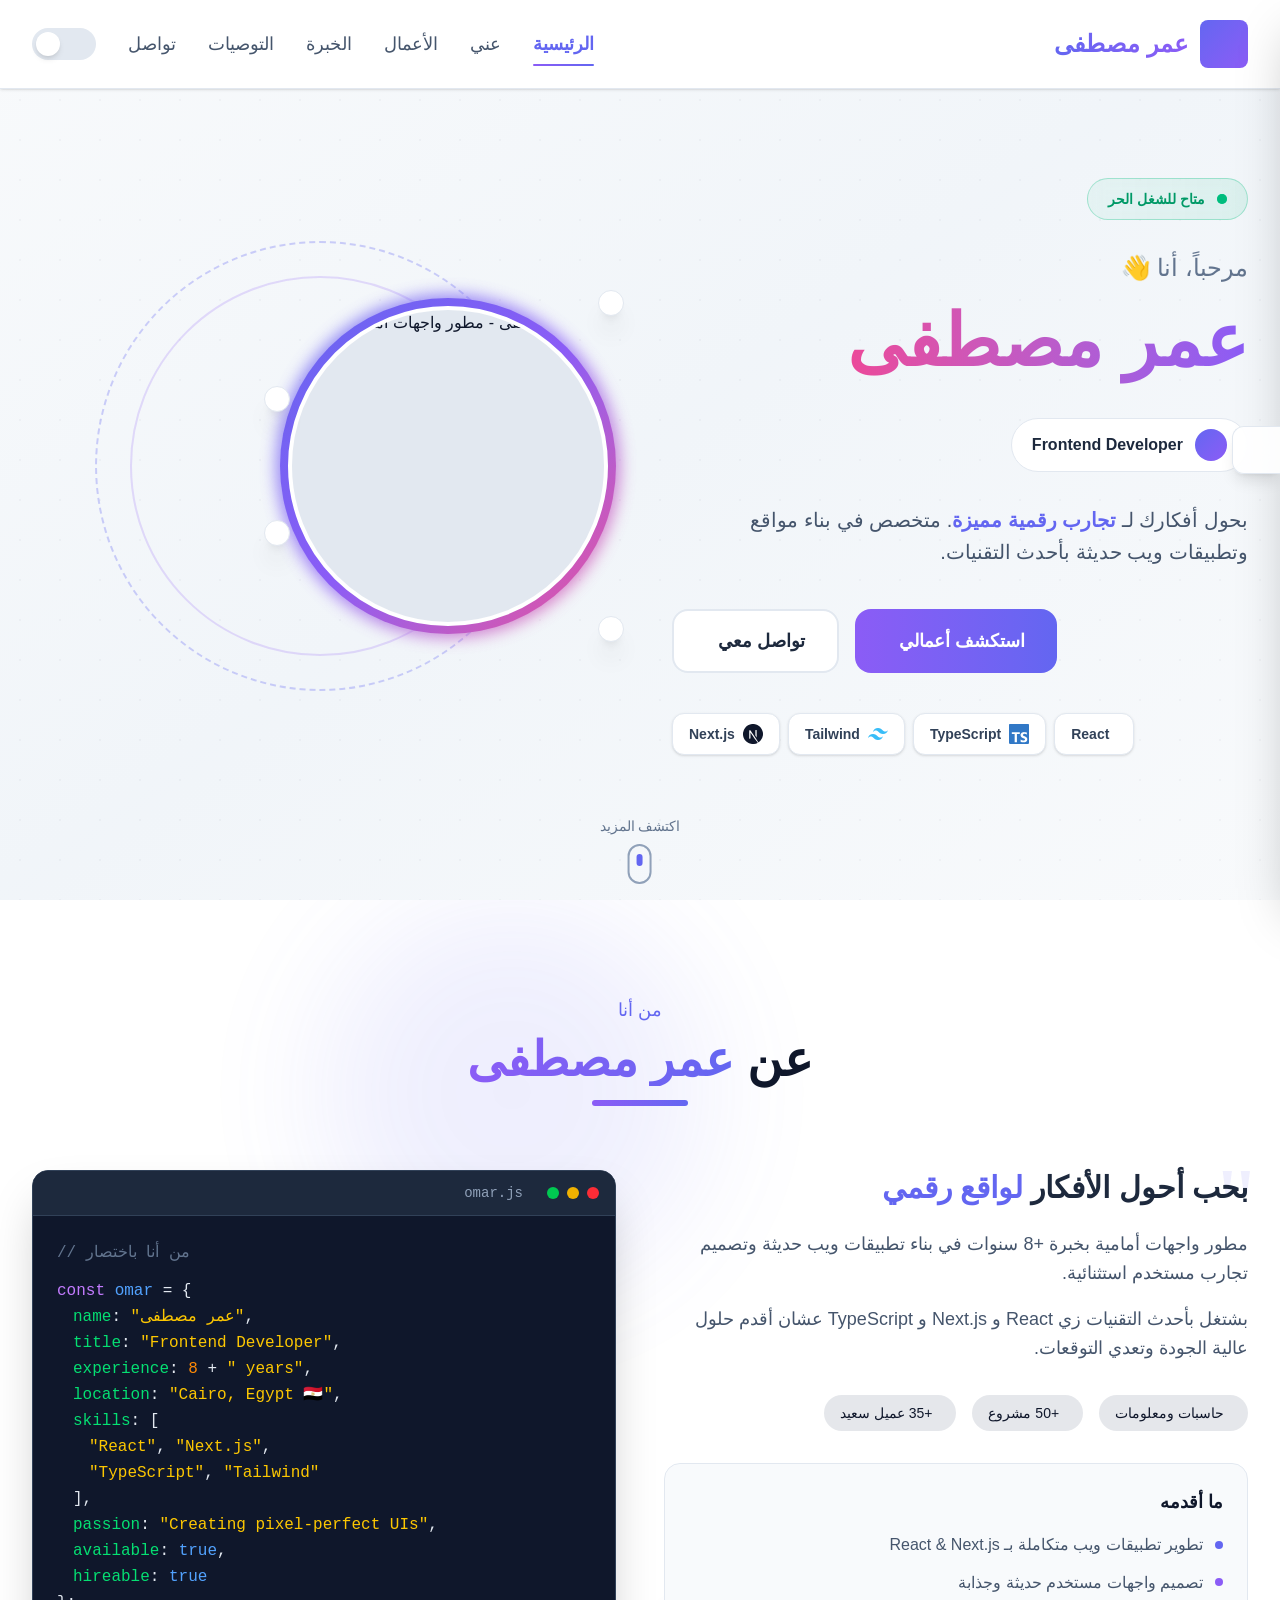
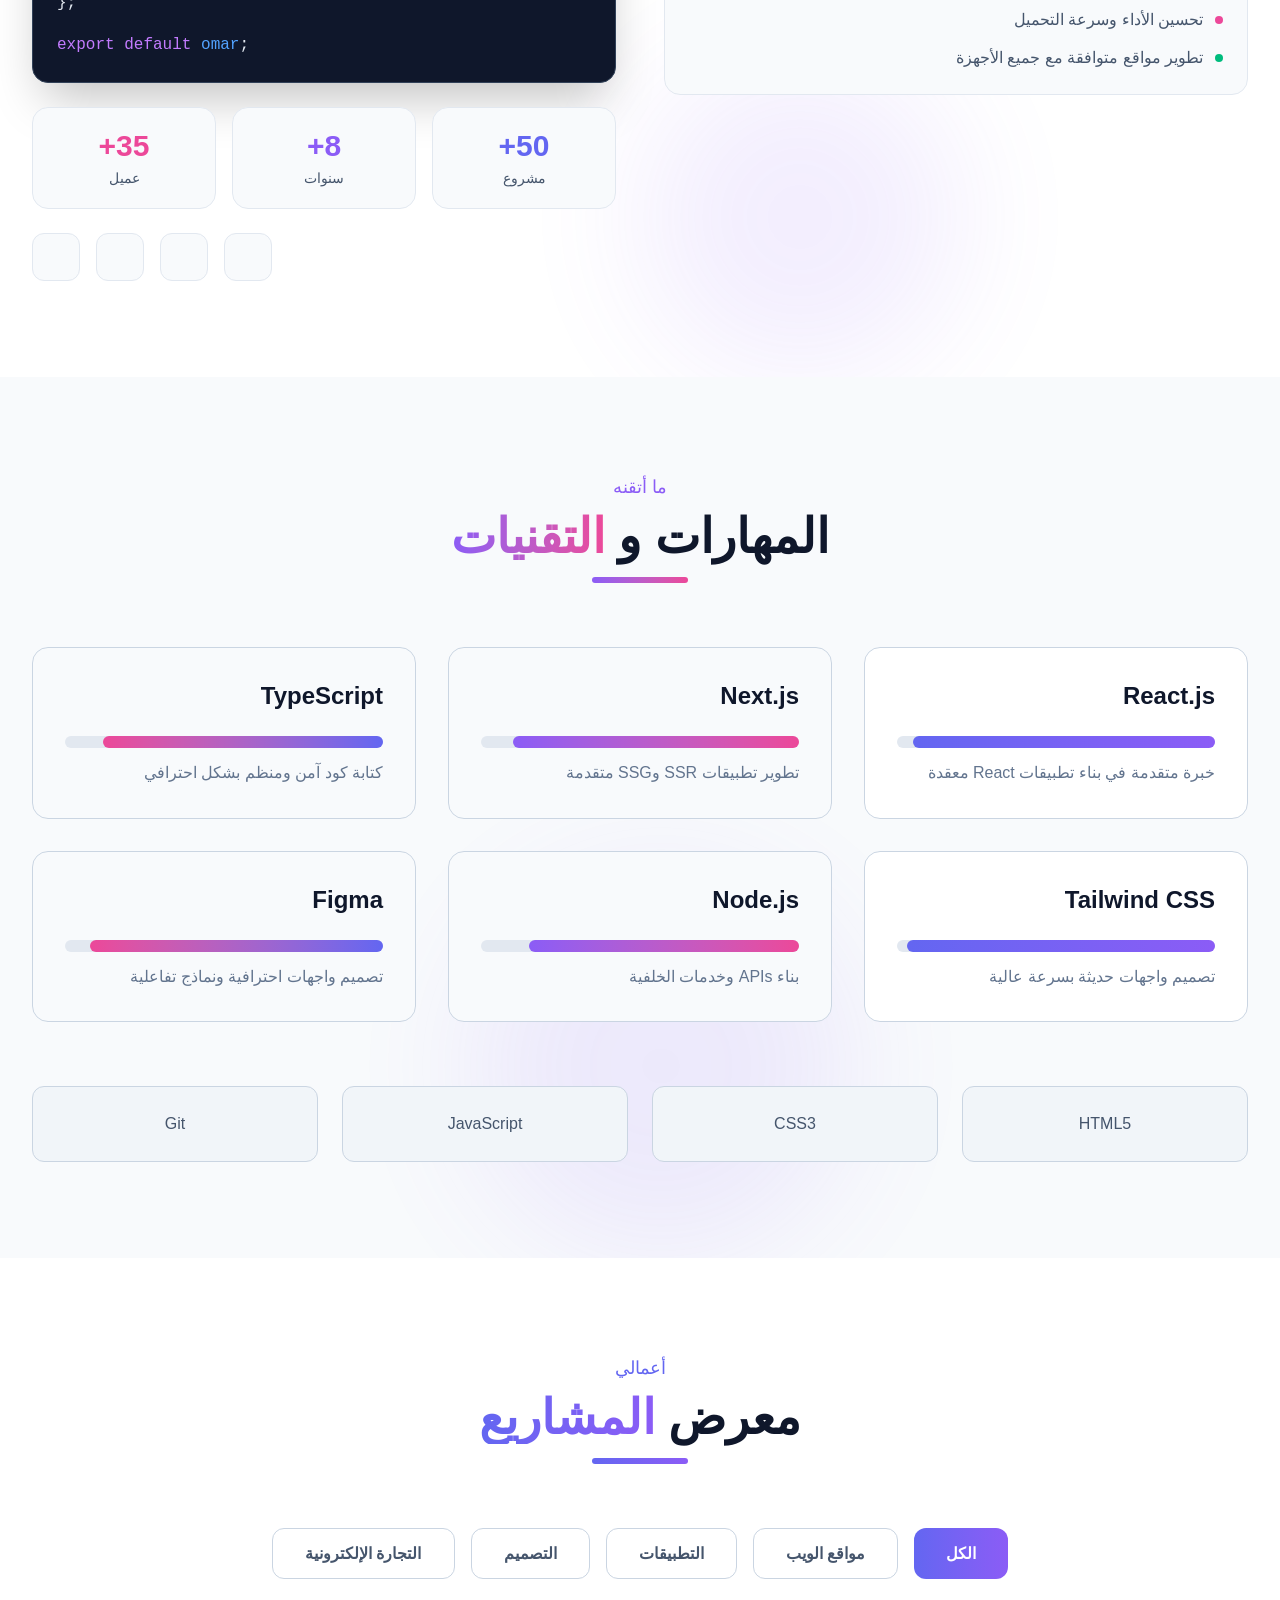
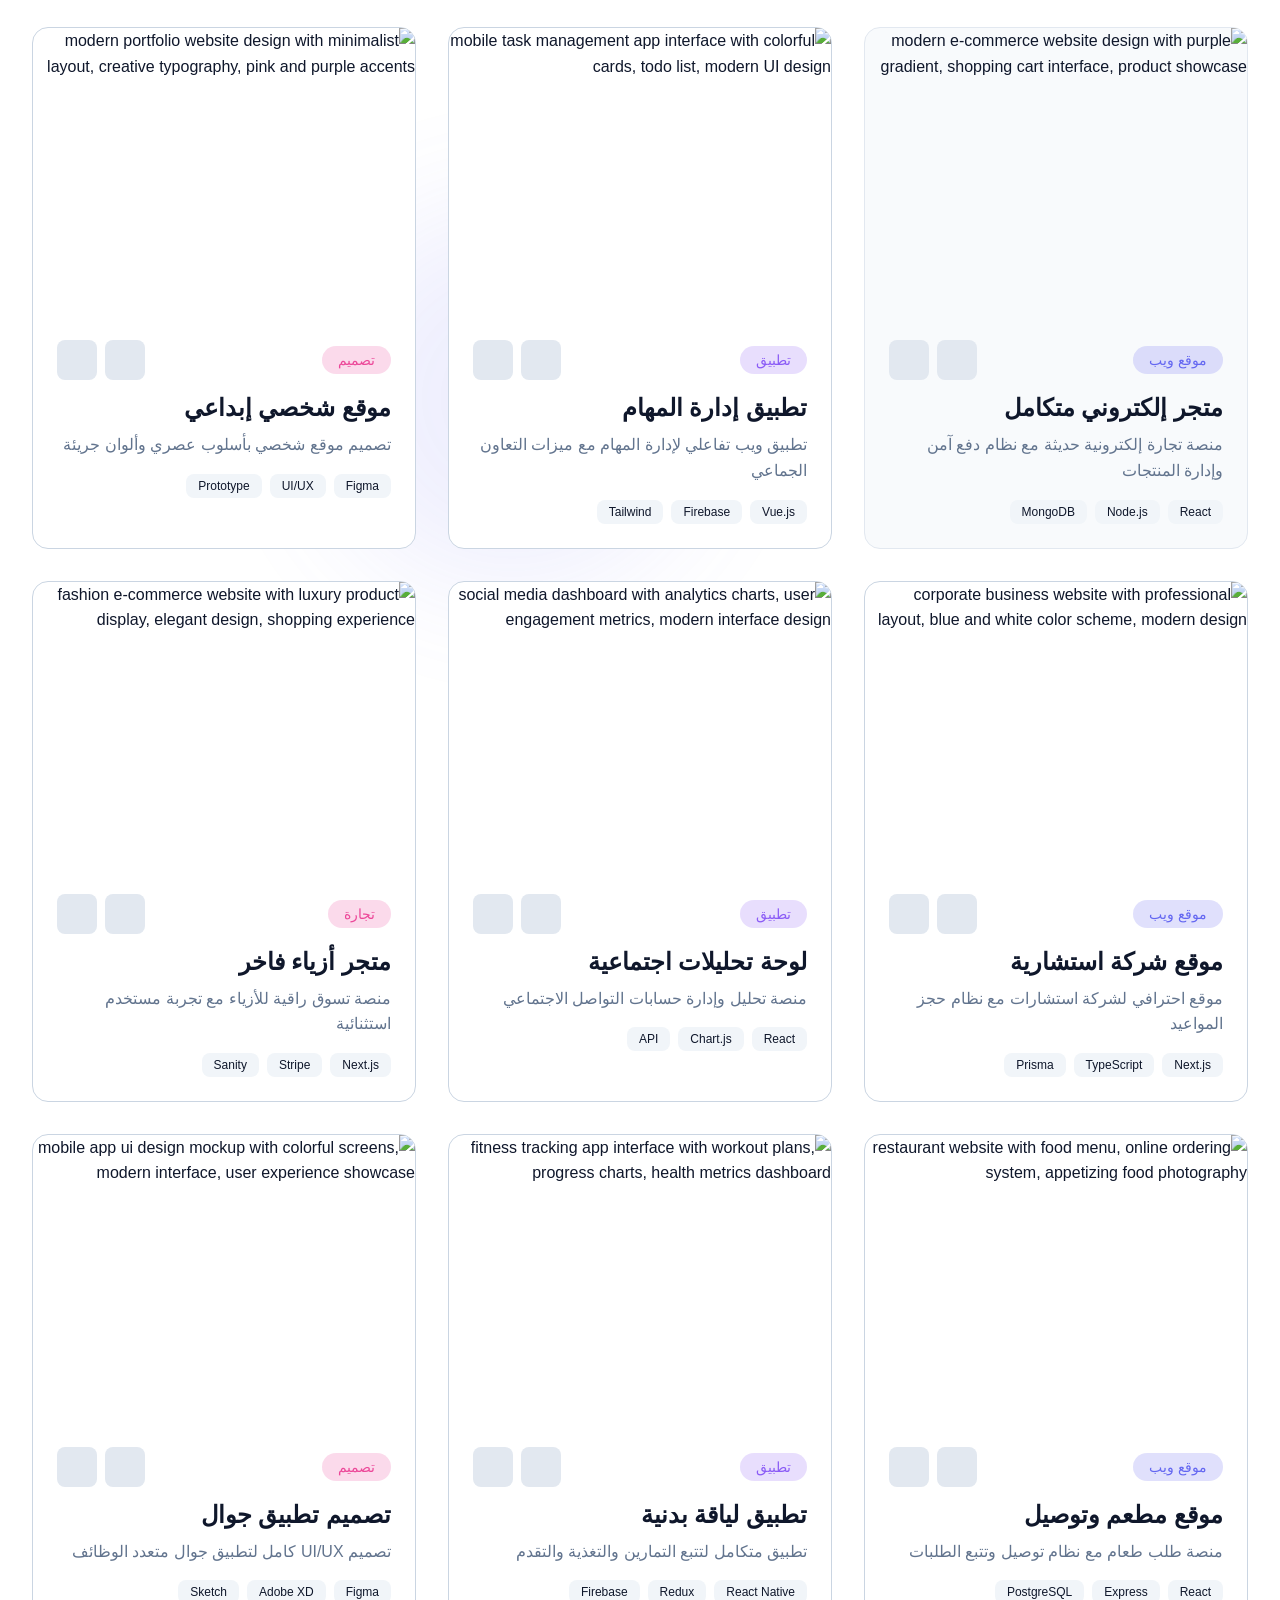
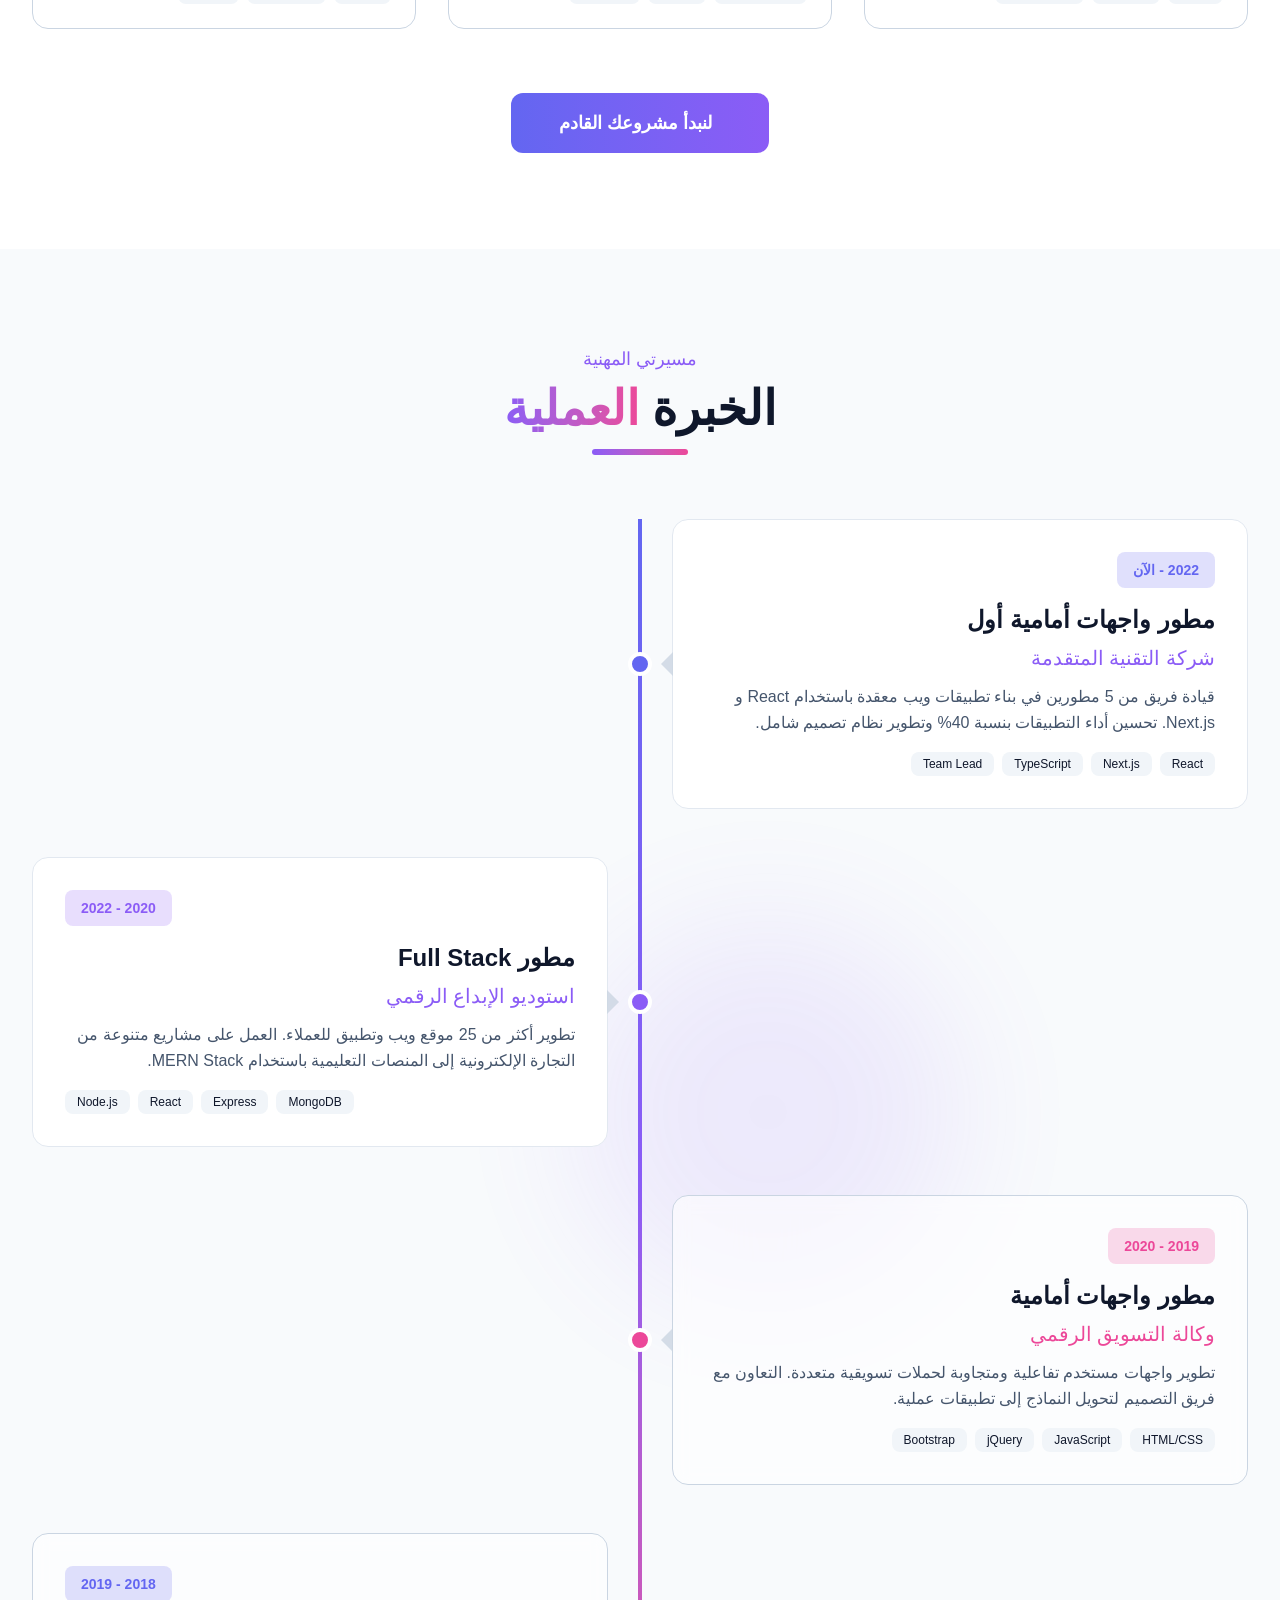
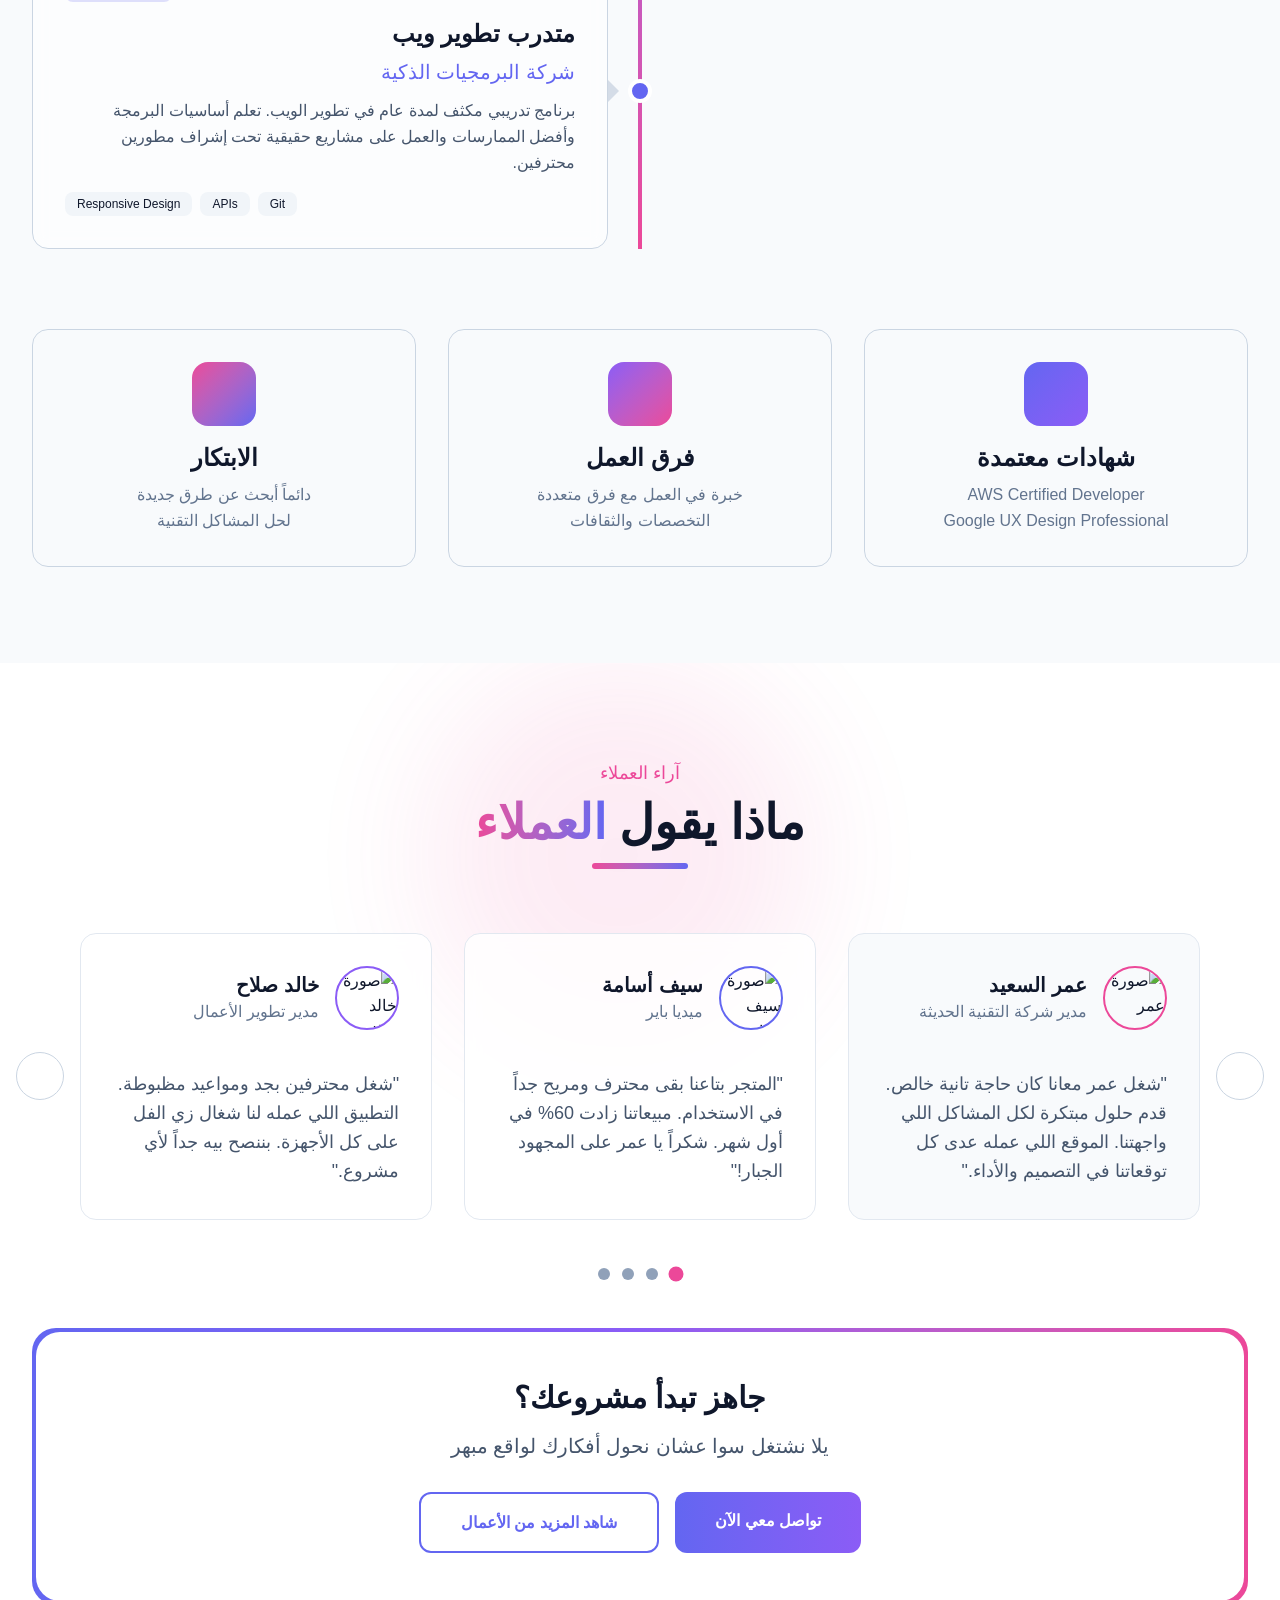
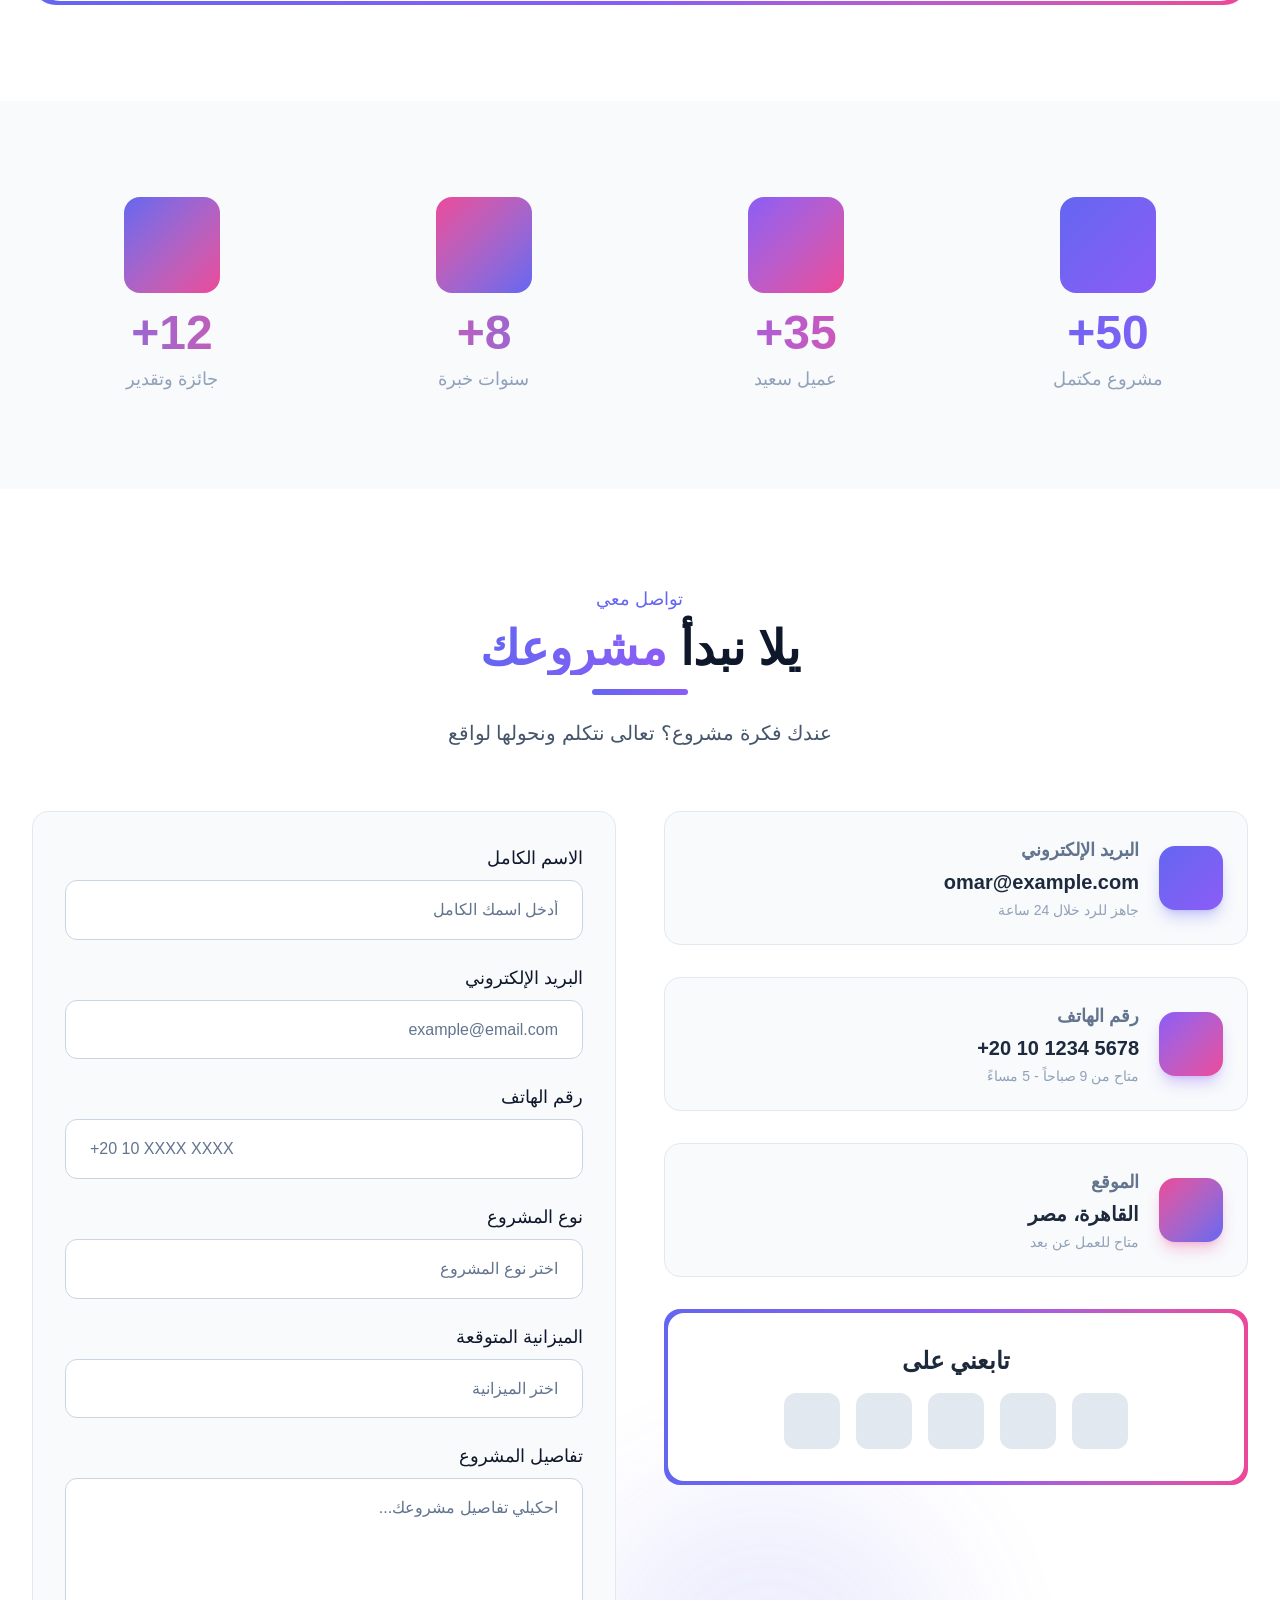
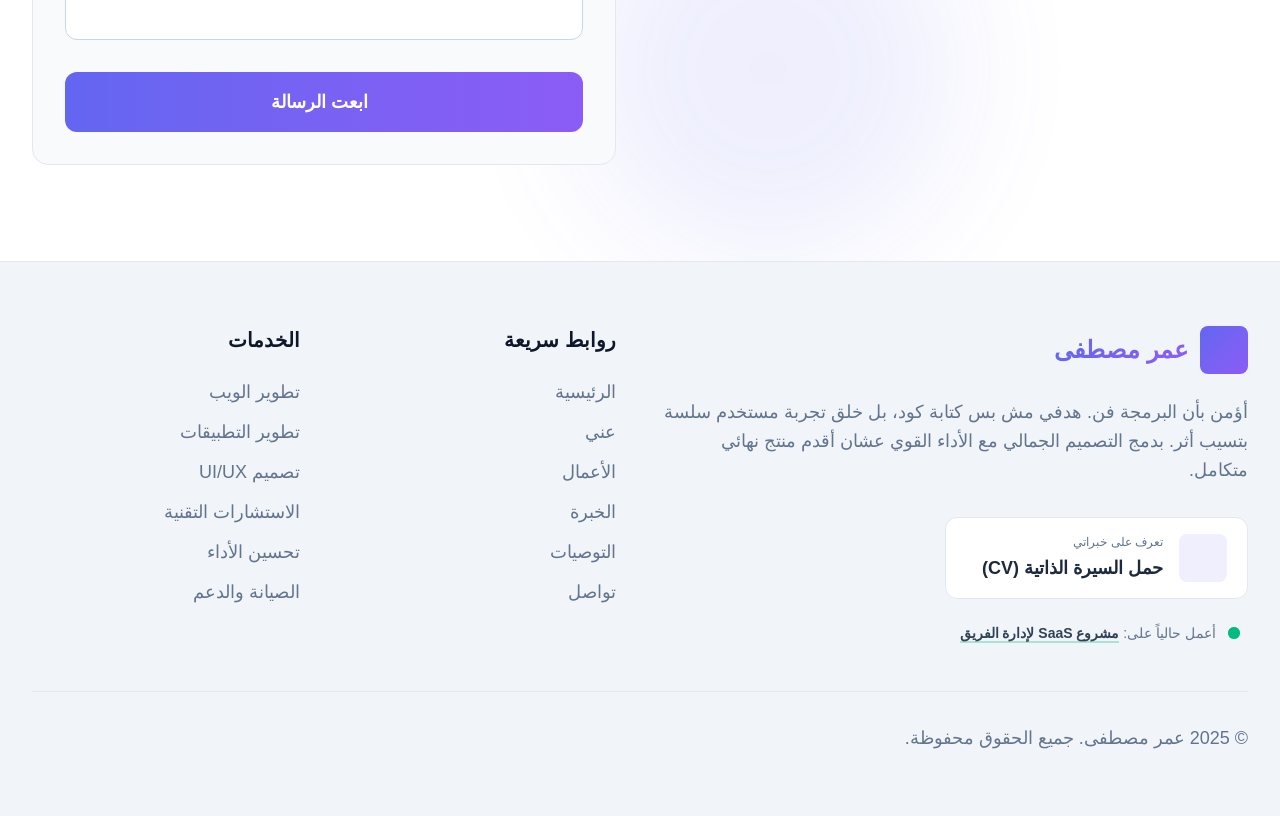
==== commit 5cf9879e: "Fix project asset paths" ====
--- a/Omar-Mustafa-Portifolio/index.html
+++ b/Omar-Mustafa-Portifolio/index.html
@@ -94,7 +94,7 @@
     <!-- Favicon -->
     <link rel="icon" type="image/png" href="./assets/imgs/favicon.png" />
     <!-- Main Stylesheet -->
-    <link rel="stylesheet" crossorigin href="/assets/css/style.css" />
+    <link rel="stylesheet" crossorigin href="./assets/css/style.css" />
   </head>
   <body
     class="font-tajawal bg-gradient-to-br from-slate-100 via-slate-50 to-slate-100 dark:from-slate-950 dark:via-slate-900 dark:to-slate-950 text-slate-900 dark:text-white transition-colors duration-300"
